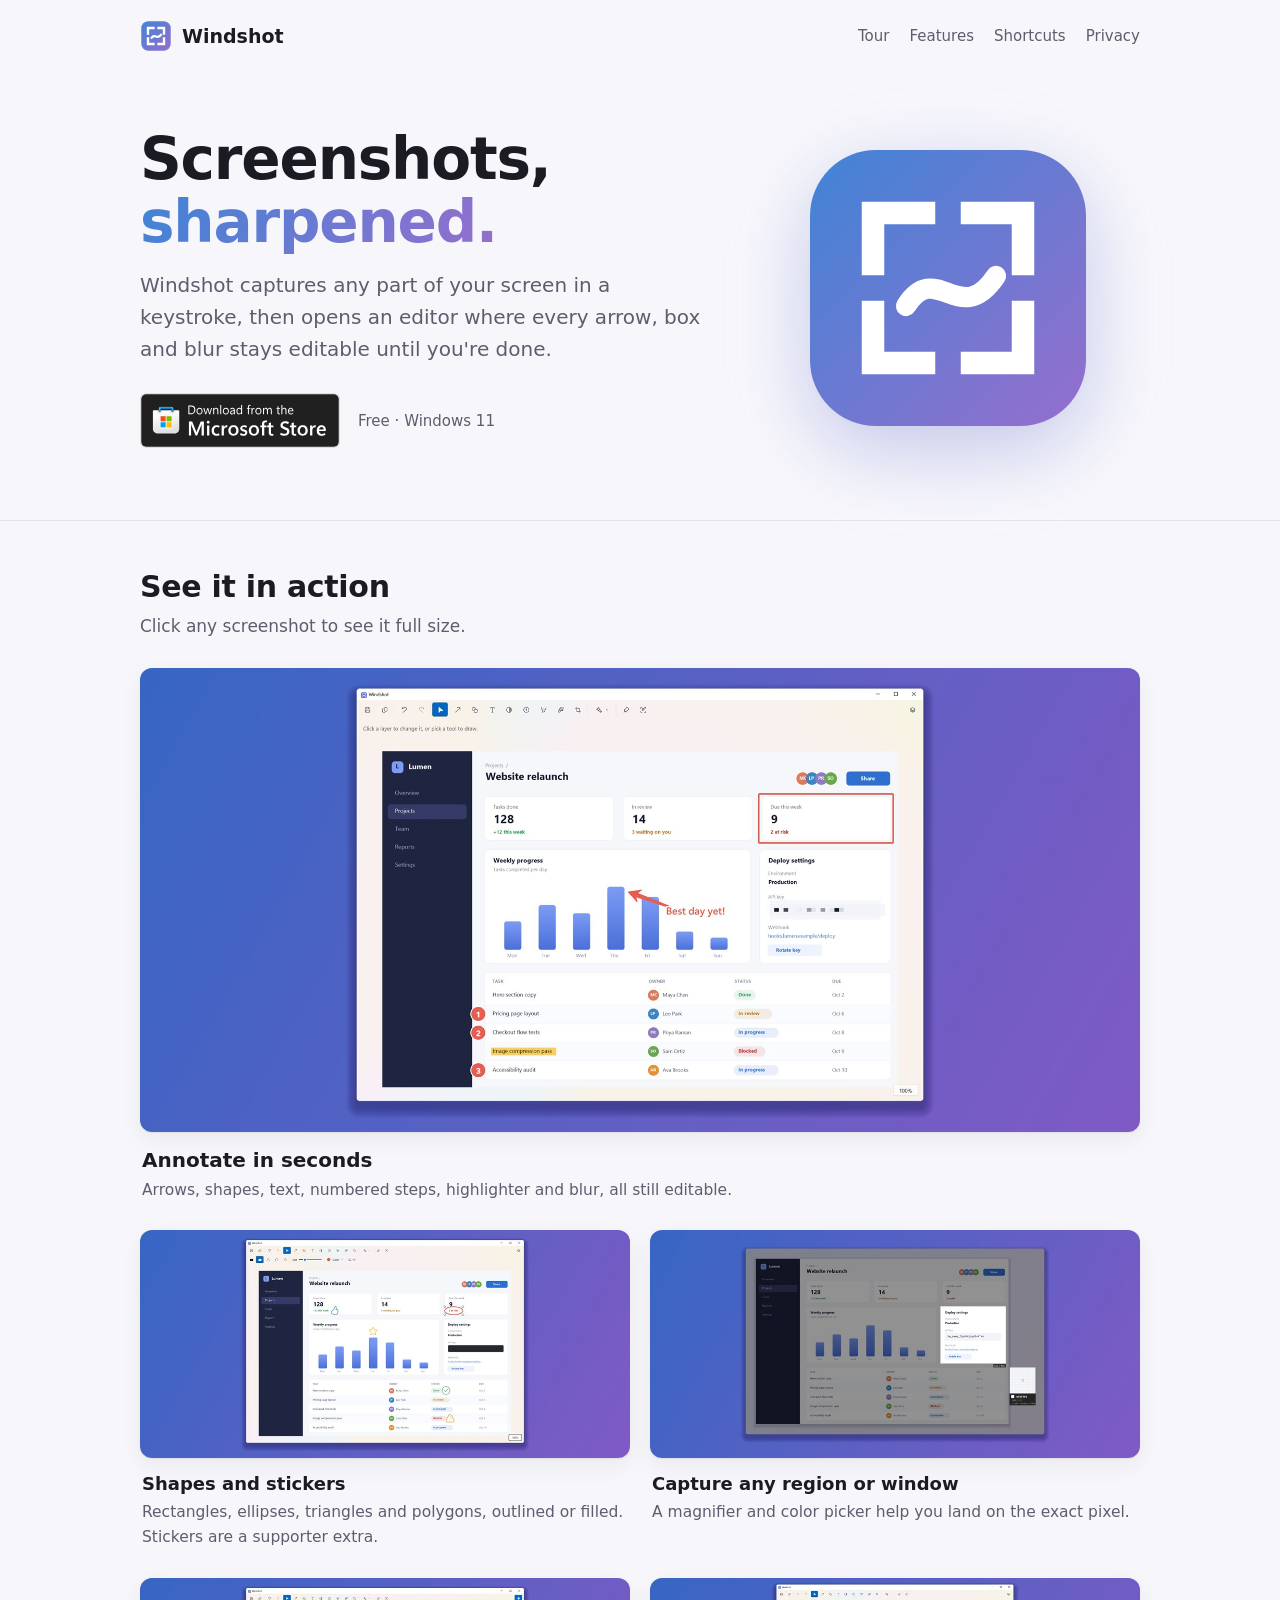
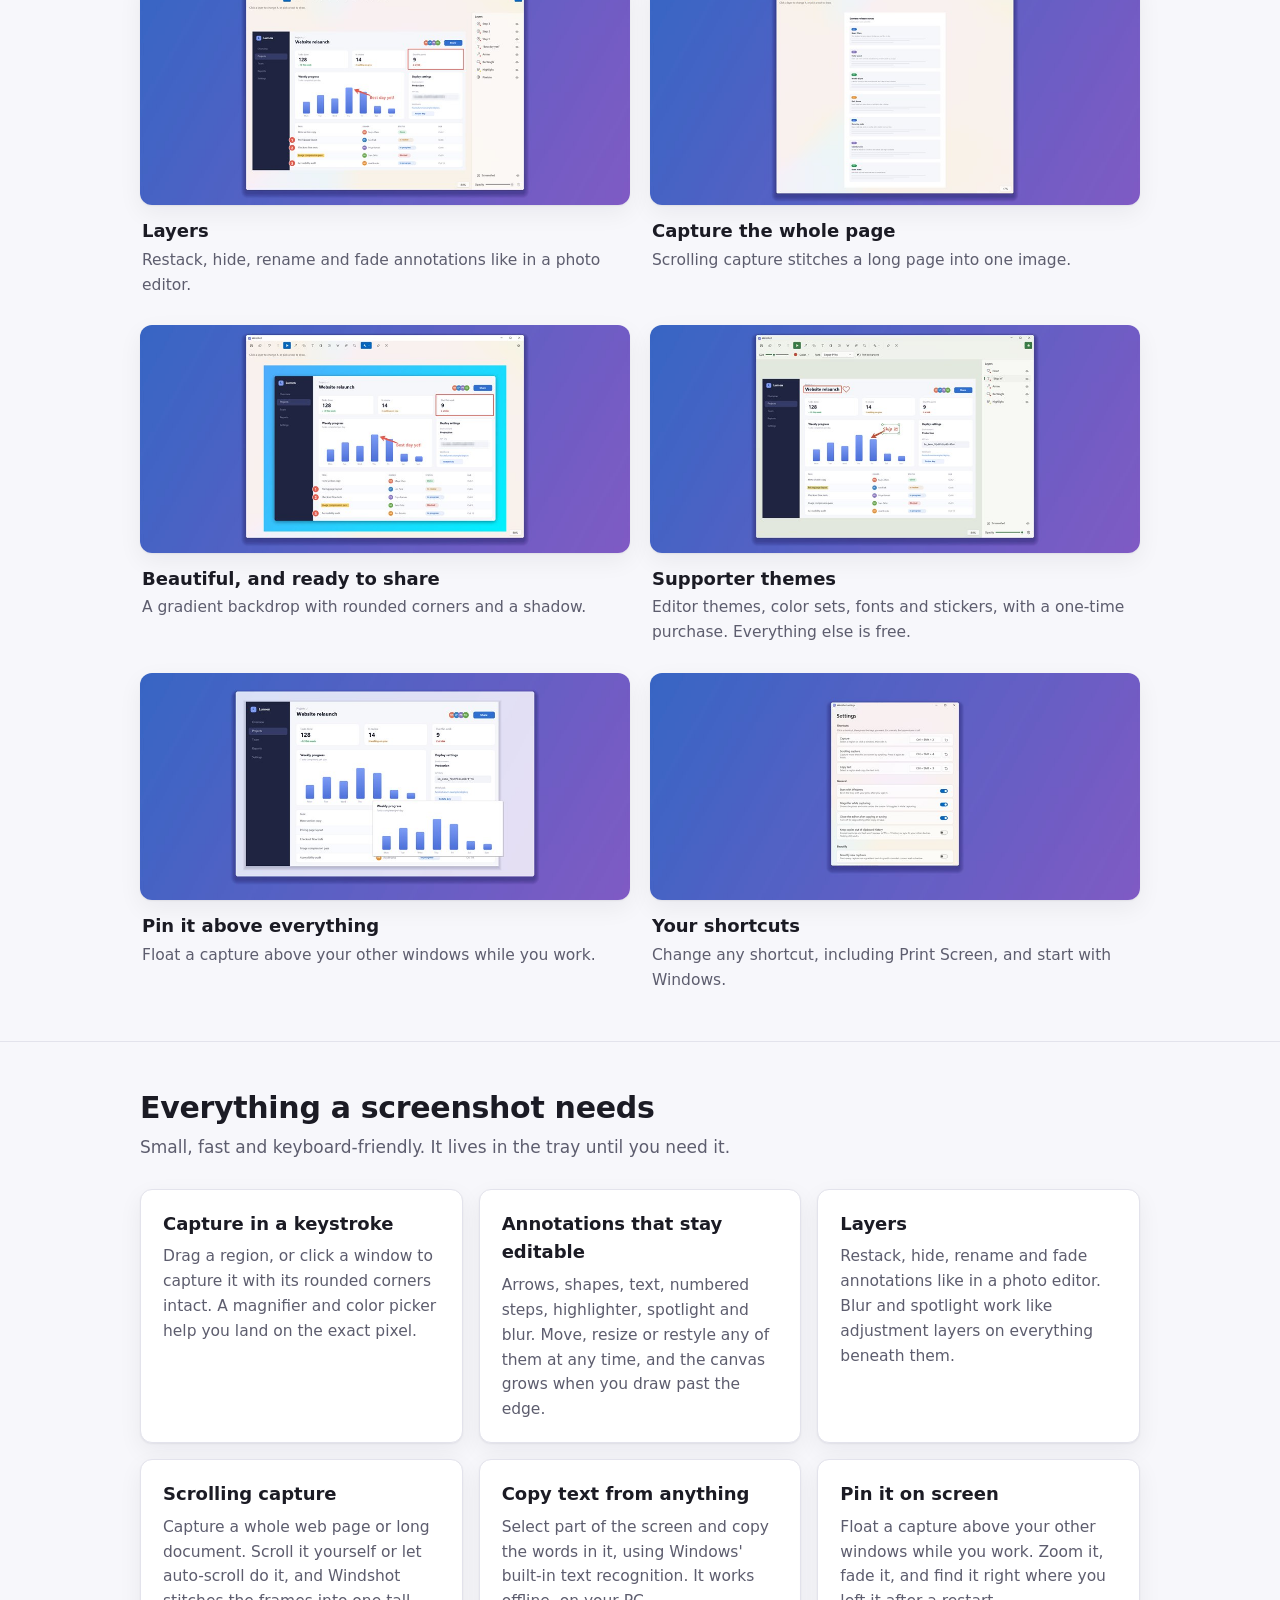
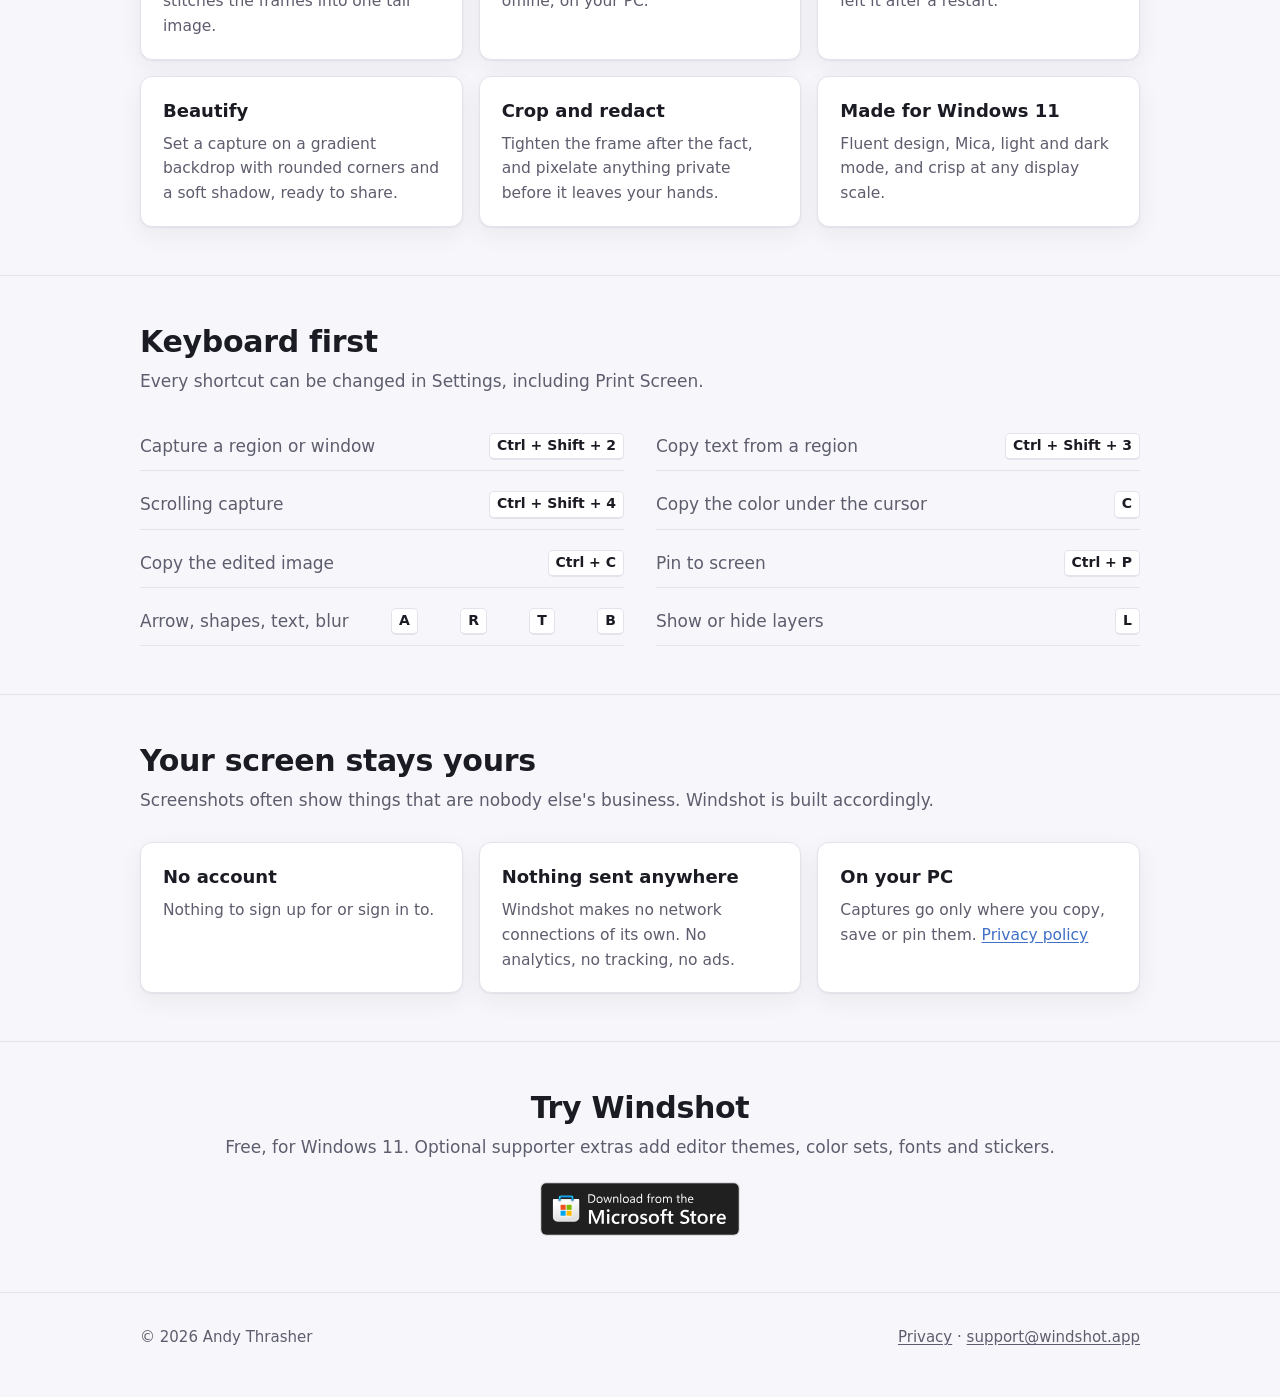
==== site/index.html @ 74869a0c "Site: 1.1 screenshots, shapes and supporter extras" ====
<!doctype html>
<html lang="en">
<head>
  <meta charset="utf-8">
  <meta name="viewport" content="width=device-width, initial-scale=1">
  <title>Windshot: screenshots for Windows 11</title>
  <meta name="description" content="A fast screenshot tool for Windows 11 with an editor where annotations stay editable, layers, scrolling capture, text copying and pins. No account, nothing leaves your PC.">
  <link rel="icon" href="icon.svg" type="image/svg+xml">
  <link rel="stylesheet" href="style.css">
  <meta property="og:title" content="Windshot">
  <meta property="og:description" content="Screenshots for Windows 11, with an editor where annotations stay editable.">
  <meta property="og:image" content="https://windshot.app/shots/01-annotate-1920.jpg">
  <meta property="og:url" content="https://windshot.app/">
  <meta name="twitter:card" content="summary_large_image">
</head>
<body>
  <header class="site wrap">
    <a class="brand" href="./"><img src="icon.svg" alt="">Windshot</a>
    <nav>
      <a href="#tour">Tour</a>
      <a href="#features">Features</a>
      <a href="#shortcuts">Shortcuts</a>
      <a href="privacy/">Privacy</a>
    </nav>
  </header>

  <main>
    <div class="wrap hero">
      <div>
        <h1>Screenshots, <span>sharpened.</span></h1>
        <p class="lead">Windshot captures any part of your screen in a keystroke, then opens an editor where every arrow, box and blur stays editable until you're done.</p>
        <div class="cta">
          <a class="store-badge" href="https://apps.microsoft.com/detail/9NCQZXMX5S7M?cid=DevShareMCLPCS&amp;mode=direct"><picture><source srcset="badges/store-light.svg" media="(prefers-color-scheme: dark)"><img src="badges/store-dark.svg" width="200" height="55" alt="Get it from Microsoft"></picture></a>
          <span class="note">Free · Windows 11</span>
        </div>
      </div>
      <div class="art"><img src="icon.svg" width="300" height="300" alt="The Windshot icon: capture brackets around a gust of wind"></div>
    </div>

    <section id="tour">
      <div class="wrap">
        <h2>See it in action</h2>
        <p class="sub">Click any screenshot to see it full size.</p>
        <div class="shots">
          <figure class="wide">
            <a href="shots/01-annotate-1920.jpg"><img src="shots/01-annotate-1920.jpg" srcset="shots/01-annotate-960.jpg 960w, shots/01-annotate-1920.jpg 1920w" sizes="(max-width: 1040px) 100vw, 1000px" width="1920" height="890" alt="The Windshot editor with a box, an arrow to a callout, numbered steps, a highlight and a pixelated API key on a project dashboard"></a>
            <figcaption><h3>Annotate in seconds</h3><p>Arrows, shapes, text, numbered steps, highlighter and blur, all still editable.</p></figcaption>
          </figure>
          <figure>
            <a href="shots/02-shapes-1920.jpg"><img src="shots/02-shapes-960.jpg" srcset="shots/02-shapes-960.jpg 960w, shots/02-shapes-1920.jpg 1920w" sizes="(max-width: 820px) 100vw, 500px" width="960" height="445" loading="lazy" alt="An ellipse around a number, a filled bar covering an API key, and checkmark, warning, star and thumbs-up stickers on a dashboard"></a>
            <figcaption><h3>Shapes and stickers</h3><p>Rectangles, ellipses, triangles and polygons, outlined or filled. Stickers are a supporter extra.</p></figcaption>
          </figure>
          <figure>
            <a href="shots/03-capture-1920.jpg"><img src="shots/03-capture-960.jpg" srcset="shots/03-capture-960.jpg 960w, shots/03-capture-1920.jpg 1920w" sizes="(max-width: 820px) 100vw, 500px" width="960" height="445" loading="lazy" alt="Selecting a region of the screen, with its size shown and a magnifier with the color under the cursor"></a>
            <figcaption><h3>Capture any region or window</h3><p>A magnifier and color picker help you land on the exact pixel.</p></figcaption>
          </figure>
          <figure>
            <a href="shots/04-layers-1920.jpg"><img src="shots/04-layers-960.jpg" srcset="shots/04-layers-960.jpg 960w, shots/04-layers-1920.jpg 1920w" sizes="(max-width: 820px) 100vw, 500px" width="960" height="445" loading="lazy" alt="The editor with the layers panel open, listing each annotation"></a>
            <figcaption><h3>Layers</h3><p>Restack, hide, rename and fade annotations like in a photo editor.</p></figcaption>
          </figure>
          <figure>
            <a href="shots/05-scrolling-1920.jpg"><img src="shots/05-scrolling-960.jpg" srcset="shots/05-scrolling-960.jpg 960w, shots/05-scrolling-1920.jpg 1920w" sizes="(max-width: 820px) 100vw, 500px" width="960" height="445" loading="lazy" alt="A long page of release notes captured as one tall image"></a>
            <figcaption><h3>Capture the whole page</h3><p>Scrolling capture stitches a long page into one image.</p></figcaption>
          </figure>
          <figure>
            <a href="shots/06-beautify-1920.jpg"><img src="shots/06-beautify-960.jpg" srcset="shots/06-beautify-960.jpg 960w, shots/06-beautify-1920.jpg 1920w" sizes="(max-width: 820px) 100vw, 500px" width="960" height="445" loading="lazy" alt="An annotated capture set on a gradient backdrop with rounded corners and a shadow"></a>
            <figcaption><h3>Beautiful, and ready to share</h3><p>A gradient backdrop with rounded corners and a shadow.</p></figcaption>
          </figure>
          <figure>
            <a href="shots/07-themes-1920.jpg"><img src="shots/07-themes-960.jpg" srcset="shots/07-themes-960.jpg 960w, shots/07-themes-1920.jpg 1920w" sizes="(max-width: 820px) 100vw, 500px" width="960" height="445" loading="lazy" alt="The editor in the green Moss theme, with handwritten-style text, a heart sticker and the layers panel open"></a>
            <figcaption><h3>Supporter themes</h3><p>Editor themes, color sets, fonts and stickers, with a one-time purchase. Everything else is free.</p></figcaption>
          </figure>
          <figure>
            <a href="shots/08-pin-1920.jpg"><img src="shots/08-pin-960.jpg" srcset="shots/08-pin-960.jpg 960w, shots/08-pin-1920.jpg 1920w" sizes="(max-width: 820px) 100vw, 500px" width="960" height="445" loading="lazy" alt="A captured chart pinned on screen, floating above the app it came from"></a>
            <figcaption><h3>Pin it above everything</h3><p>Float a capture above your other windows while you work.</p></figcaption>
          </figure>
          <figure>
            <a href="shots/09-settings-1920.jpg"><img src="shots/09-settings-960.jpg" srcset="shots/09-settings-960.jpg 960w, shots/09-settings-1920.jpg 1920w" sizes="(max-width: 820px) 100vw, 500px" width="960" height="445" loading="lazy" alt="The Windshot settings window with shortcut, capture and startup options"></a>
            <figcaption><h3>Your shortcuts</h3><p>Change any shortcut, including Print Screen, and start with Windows.</p></figcaption>
          </figure>
        </div>
      </div>
    </section>

    <section id="features">
      <div class="wrap">
        <h2>Everything a screenshot needs</h2>
        <p class="sub">Small, fast and keyboard-friendly. It lives in the tray until you need it.</p>
        <div class="features">
          <div class="card">
            <h3>Capture in a keystroke</h3>
            <p>Drag a region, or click a window to capture it with its rounded corners intact. A magnifier and color picker help you land on the exact pixel.</p>
          </div>
          <div class="card">
            <h3>Annotations that stay editable</h3>
            <p>Arrows, shapes, text, numbered steps, highlighter, spotlight and blur. Move, resize or restyle any of them at any time, and the canvas grows when you draw past the edge.</p>
          </div>
          <div class="card">
            <h3>Layers</h3>
            <p>Restack, hide, rename and fade annotations like in a photo editor. Blur and spotlight work like adjustment layers on everything beneath them.</p>
          </div>
          <div class="card">
            <h3>Scrolling capture</h3>
            <p>Capture a whole web page or long document. Scroll it yourself or let auto-scroll do it, and Windshot stitches the frames into one tall image.</p>
          </div>
          <div class="card">
            <h3>Copy text from anything</h3>
            <p>Select part of the screen and copy the words in it, using Windows' built-in text recognition. It works offline, on your PC.</p>
          </div>
          <div class="card">
            <h3>Pin it on screen</h3>
            <p>Float a capture above your other windows while you work. Zoom it, fade it, and find it right where you left it after a restart.</p>
          </div>
          <div class="card">
            <h3>Beautify</h3>
            <p>Set a capture on a gradient backdrop with rounded corners and a soft shadow, ready to share.</p>
          </div>
          <div class="card">
            <h3>Crop and redact</h3>
            <p>Tighten the frame after the fact, and pixelate anything private before it leaves your hands.</p>
          </div>
          <div class="card">
            <h3>Made for Windows 11</h3>
            <p>Fluent design, Mica, light and dark mode, and crisp at any display scale.</p>
          </div>
        </div>
      </div>
    </section>

    <section id="shortcuts">
      <div class="wrap">
        <h2>Keyboard first</h2>
        <p class="sub">Every shortcut can be changed in Settings, including Print Screen.</p>
        <ul class="keys">
          <li><span>Capture a region or window</span> <kbd>Ctrl + Shift + 2</kbd></li>
          <li><span>Copy text from a region</span> <kbd>Ctrl + Shift + 3</kbd></li>
          <li><span>Scrolling capture</span> <kbd>Ctrl + Shift + 4</kbd></li>
          <li><span>Copy the color under the cursor</span> <kbd>C</kbd></li>
          <li><span>Copy the edited image</span> <kbd>Ctrl + C</kbd></li>
          <li><span>Pin to screen</span> <kbd>Ctrl + P</kbd></li>
          <li><span>Arrow, shapes, text, blur</span> <kbd>A</kbd> <kbd>R</kbd> <kbd>T</kbd> <kbd>B</kbd></li>
          <li><span>Show or hide layers</span> <kbd>L</kbd></li>
        </ul>
      </div>
    </section>

    <section id="privacy">
      <div class="wrap">
        <h2>Your screen stays yours</h2>
        <p class="sub">Screenshots often show things that are nobody else's business. Windshot is built accordingly.</p>
        <div class="promise">
          <div class="card"><h3>No account</h3><p>Nothing to sign up for or sign in to.</p></div>
          <div class="card"><h3>Nothing sent anywhere</h3><p>Windshot makes no network connections of its own. No analytics, no tracking, no ads.</p></div>
          <div class="card"><h3>On your PC</h3><p>Captures go only where you copy, save or pin them. <a href="privacy/">Privacy policy</a></p></div>
        </div>
      </div>
    </section>

    <section id="get">
      <div class="wrap closing">
        <h2>Try Windshot</h2>
        <p class="sub">Free, for Windows 11. Optional supporter extras add editor themes, color sets, fonts and stickers.</p>
        <a class="store-badge" href="https://apps.microsoft.com/detail/9NCQZXMX5S7M?cid=DevShareMCLPCS&amp;mode=direct"><picture><source srcset="badges/store-light.svg" media="(prefers-color-scheme: dark)"><img src="badges/store-dark.svg" width="200" height="55" alt="Get it from Microsoft"></picture></a>
      </div>
    </section>
  </main>

  <footer class="site">
    <div class="wrap">
      <span>© 2026 Andy Thrasher</span>
      <span><a href="privacy/">Privacy</a> · <a href="mailto:support@windshot.app">support@windshot.app</a></span>
    </div>
  </footer>
</body>
</html>
---- site/style.css ----
:root {
  --bg: #f7f7fb;
  --surface: #ffffff;
  --text: #1b1b24;
  --muted: #5d5d6e;
  --line: #e3e3ec;
  --ocean: #4084d6;
  --lavender: #966ecd;
  --accent: #3f6fc6;
  --shadow: 0 1px 2px rgb(20 20 40 / 6%), 0 8px 24px rgb(20 20 40 / 6%);
  color-scheme: light;
}

@media (prefers-color-scheme: dark) {
  :root {
    --bg: #15151c;
    --surface: #1e1e27;
    --text: #ececf3;
    --muted: #a3a3b5;
    --line: #2e2e3a;
    --accent: #8ab4f0;
    --shadow: 0 1px 2px rgb(0 0 0 / 30%), 0 8px 24px rgb(0 0 0 / 25%);
    color-scheme: dark;
  }
}

* { box-sizing: border-box; }

html { -webkit-text-size-adjust: 100%; }

body {
  margin: 0;
  background: var(--bg);
  color: var(--text);
  font: 17px/1.6 "Segoe UI Variable Text", "Segoe UI", system-ui, -apple-system, sans-serif;
}

a { color: var(--accent); text-underline-offset: 2px; }

.wrap { max-width: 1040px; margin: 0 auto; padding: 0 20px; }

header.site {
  display: flex;
  align-items: center;
  justify-content: space-between;
  gap: 16px;
  padding-block: 20px;
}

.brand {
  display: flex;
  align-items: center;
  gap: 10px;
  color: inherit;
  text-decoration: none;
  font-weight: 650;
  font-size: 19px;
}

.brand img { width: 32px; height: 32px; }

header.site nav { display: flex; gap: 20px; font-size: 15px; }
header.site nav a { color: var(--muted); text-decoration: none; }
header.site nav a:hover { color: var(--text); }

.hero {
  display: grid;
  grid-template-columns: 1.2fr 0.8fr;
  align-items: center;
  gap: 40px;
  padding-block: 56px 72px;
}

.hero h1 {
  margin: 0 0 16px;
  font: 700 clamp(36px, 6vw, 58px)/1.08 "Segoe UI Variable Display", "Segoe UI", system-ui, sans-serif;
  letter-spacing: -0.02em;
}

.hero h1 span {
  background: linear-gradient(120deg, var(--ocean), var(--lavender));
  -webkit-background-clip: text;
  background-clip: text;
  color: transparent;
}

.hero p.lead { margin: 0 0 28px; font-size: 20px; color: var(--muted); max-width: 34em; }

.hero .art { display: flex; justify-content: center; }

.hero .art img {
  width: min(300px, 70vw);
  height: auto;
  filter: drop-shadow(0 24px 40px rgb(80 90 200 / 30%));
}

.cta { display: flex; flex-wrap: wrap; align-items: center; gap: 12px 18px; }

/* Microsoft's official Store badge, unaltered. */
.store-badge { display: inline-block; border-radius: 6px; line-height: 0; }
.store-badge img { width: 200px; height: auto; }
.store-badge:hover img { filter: brightness(1.15); }
.store-badge:focus-visible { outline: 2px solid var(--accent); outline-offset: 3px; }

.note { color: var(--muted); font-size: 15px; }

section { padding: 48px 0; border-top: 1px solid var(--line); }

section h2 {
  margin: 0 0 8px;
  font: 650 30px/1.2 "Segoe UI Variable Display", "Segoe UI", system-ui, sans-serif;
  letter-spacing: -0.01em;
}

section > .wrap > p.sub { margin: 0 0 28px; color: var(--muted); }

.features {
  display: grid;
  grid-template-columns: repeat(3, 1fr);
  gap: 16px;
}

.card {
  background: var(--surface);
  border: 1px solid var(--line);
  border-radius: 12px;
  padding: 20px 22px;
  box-shadow: var(--shadow);
}

.card h3 { margin: 0 0 6px; font-size: 18px; }
.card p { margin: 0; color: var(--muted); font-size: 15.5px; }

.shots { display: grid; grid-template-columns: repeat(2, 1fr); gap: 28px 20px; }
.shots figure { margin: 0; }
.shots .wide { grid-column: 1 / -1; }
.shots a { display: block; border-radius: 12px; overflow: hidden; box-shadow: var(--shadow); }
.shots img { display: block; width: 100%; height: auto; transition: transform 0.2s ease; }
.shots a:hover img { transform: scale(1.015); }
.shots figcaption { padding: 12px 2px 0; }
.shots figcaption h3 { margin: 0 0 2px; font-size: 18px; }
.shots figcaption p { margin: 0; color: var(--muted); font-size: 15.5px; }
.shots .wide figcaption h3 { font-size: 20px; }

.closing { text-align: center; }
section > .closing > p.sub { margin-bottom: 20px; }

@media (prefers-reduced-motion: reduce) { .shots img { transition: none; } }

.keys { display: grid; grid-template-columns: repeat(2, 1fr); gap: 10px 32px; margin: 0; padding: 0; list-style: none; }
.keys li { display: flex; justify-content: space-between; gap: 16px; padding: 10px 0; border-bottom: 1px solid var(--line); }
.keys li span { color: var(--muted); }

kbd {
  display: inline-block;
  padding: 1px 7px;
  border: 1px solid var(--line);
  border-bottom-width: 2px;
  border-radius: 5px;
  background: var(--surface);
  font: 600 14px/1.5 "Segoe UI", system-ui, sans-serif;
  white-space: nowrap;
}

.promise { display: grid; grid-template-columns: repeat(3, 1fr); gap: 16px; }

footer.site {
  padding-block: 32px 48px;
  border-top: 1px solid var(--line);
  color: var(--muted);
  font-size: 15px;
}

footer.site .wrap { display: flex; flex-wrap: wrap; justify-content: space-between; gap: 12px; }
footer.site a { color: var(--muted); }

/* Long-form pages (privacy, support). */
.doc { max-width: 720px; padding: 32px 0 64px; }
.doc h1 { font: 700 40px/1.15 "Segoe UI Variable Display", "Segoe UI", system-ui, sans-serif; margin: 0 0 6px; letter-spacing: -0.015em; }
.doc .updated { color: var(--muted); margin: 0 0 32px; }
.doc h2 { font-size: 22px; margin: 36px 0 8px; }
.doc .summary { background: var(--surface); border: 1px solid var(--line); border-radius: 12px; padding: 18px 22px; box-shadow: var(--shadow); }
.doc .summary p { margin: 0; }
.doc ul { padding-left: 22px; }
.doc li { margin: 6px 0; }
.doc code { font: 15px Consolas, "Cascadia Mono", monospace; background: var(--surface); border: 1px solid var(--line); border-radius: 4px; padding: 1px 5px; word-break: break-all; }

@media (max-width: 820px) {
  .hero { grid-template-columns: 1fr; padding-block: 32px 48px; gap: 24px; }
  .hero .art { order: -1; justify-content: flex-start; }
  .hero .art img { width: 120px; }
  .features, .promise, .shots { grid-template-columns: 1fr; }
  .keys { grid-template-columns: 1fr; }
}

@media (max-width: 480px) {
  body { font-size: 16px; }
  header.site nav { gap: 14px; }
  .hero p.lead { font-size: 18px; }
}
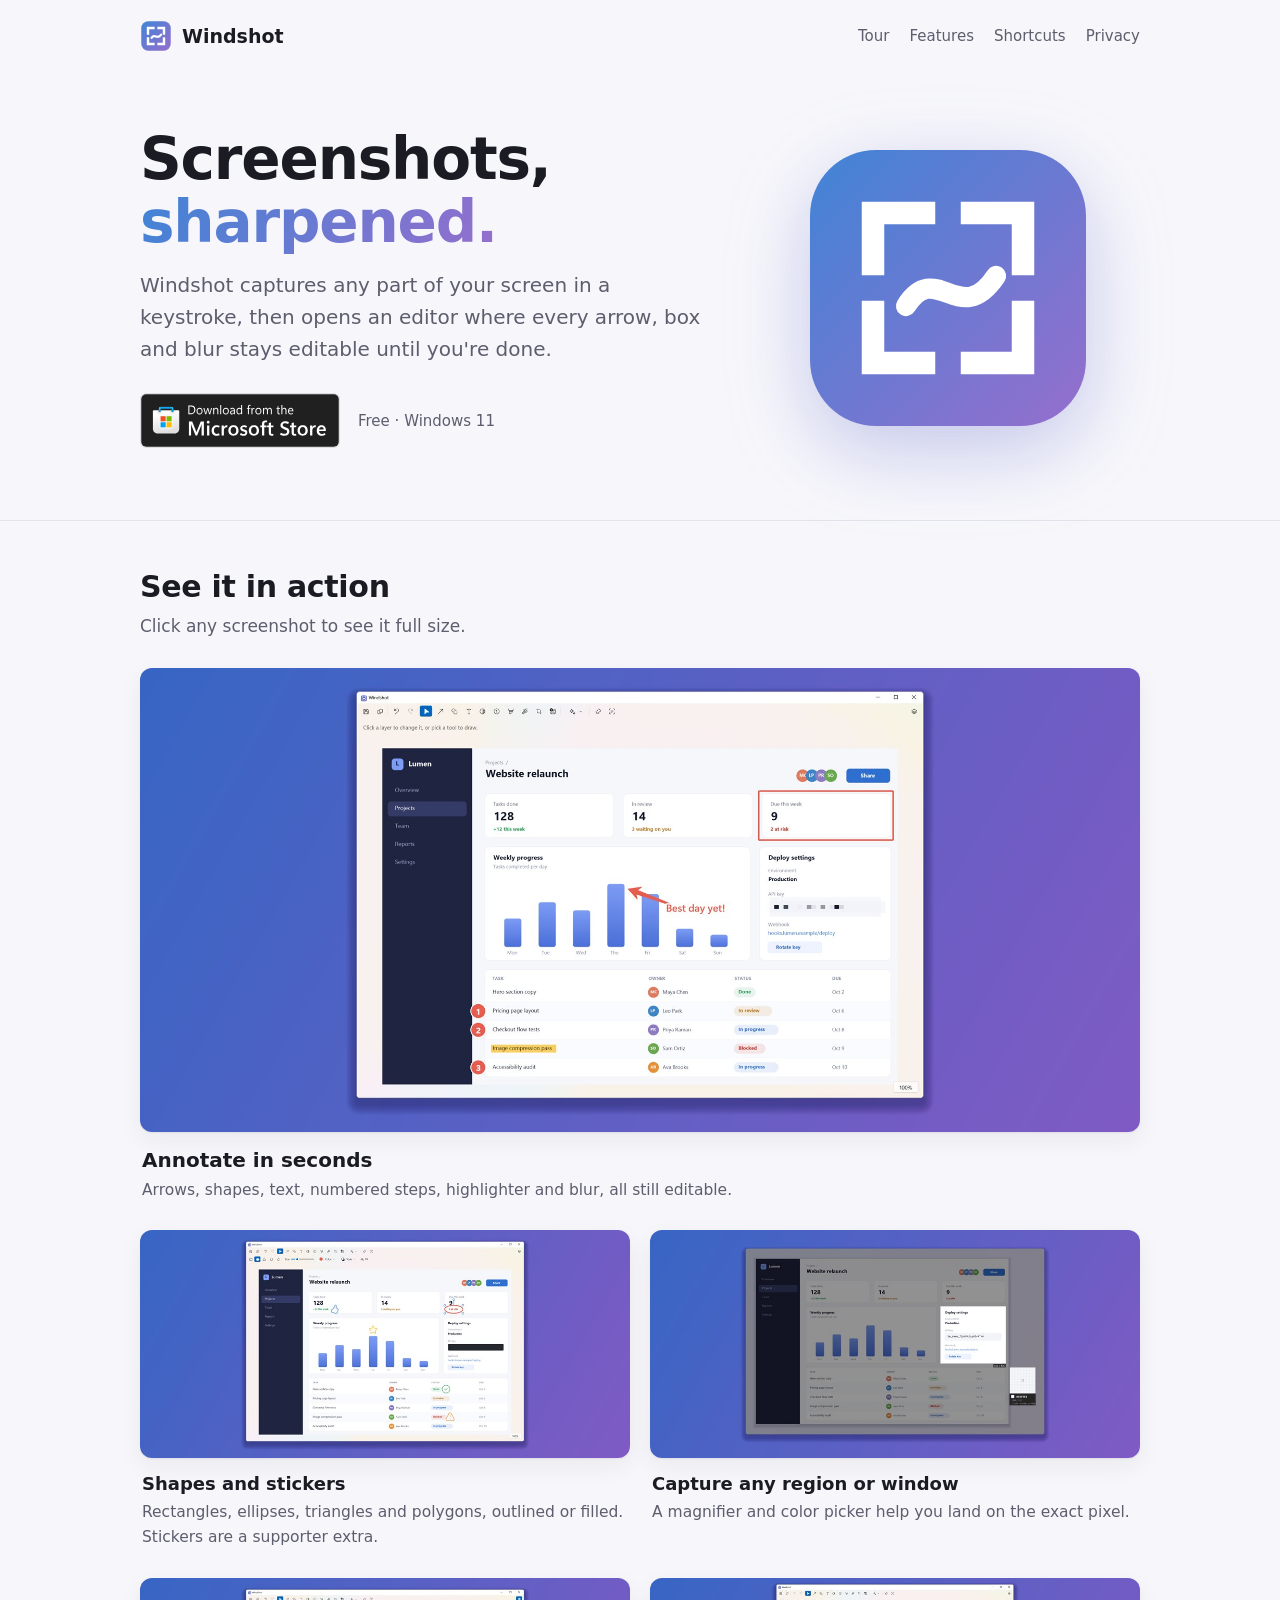
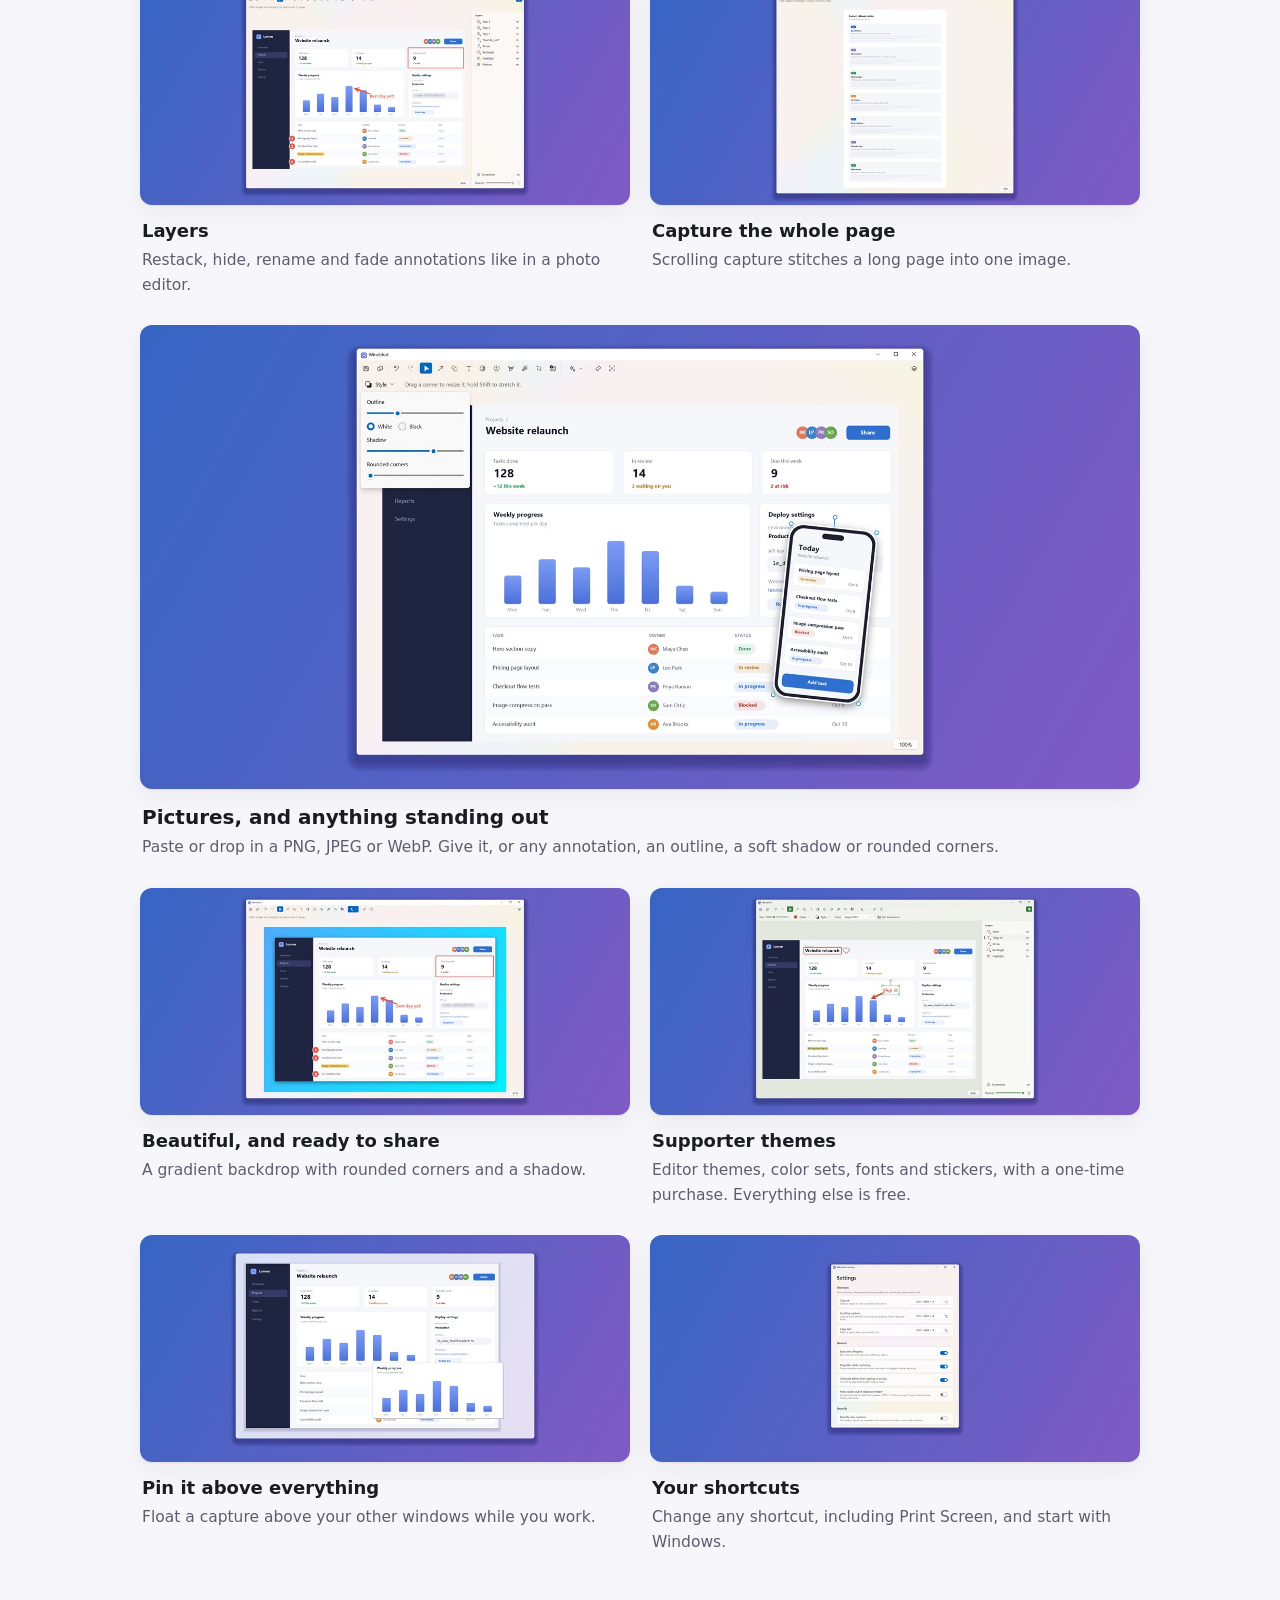
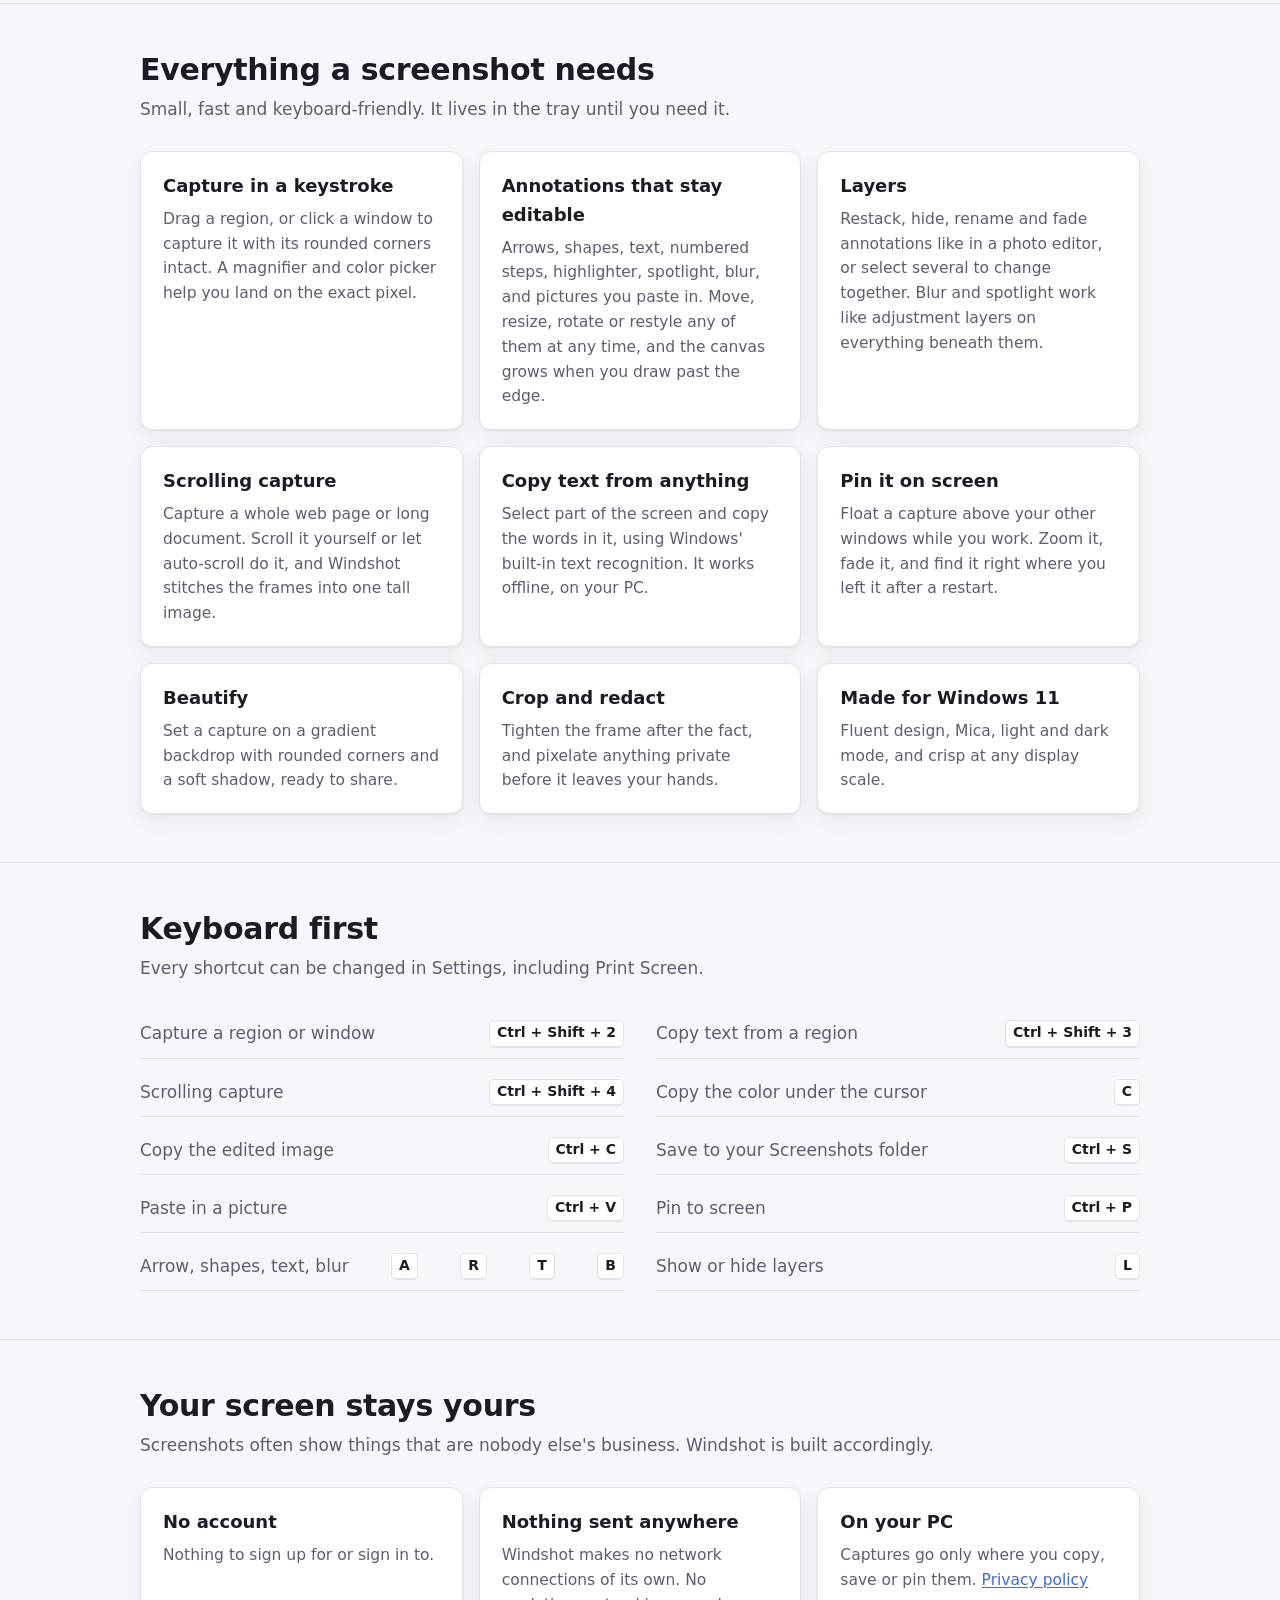
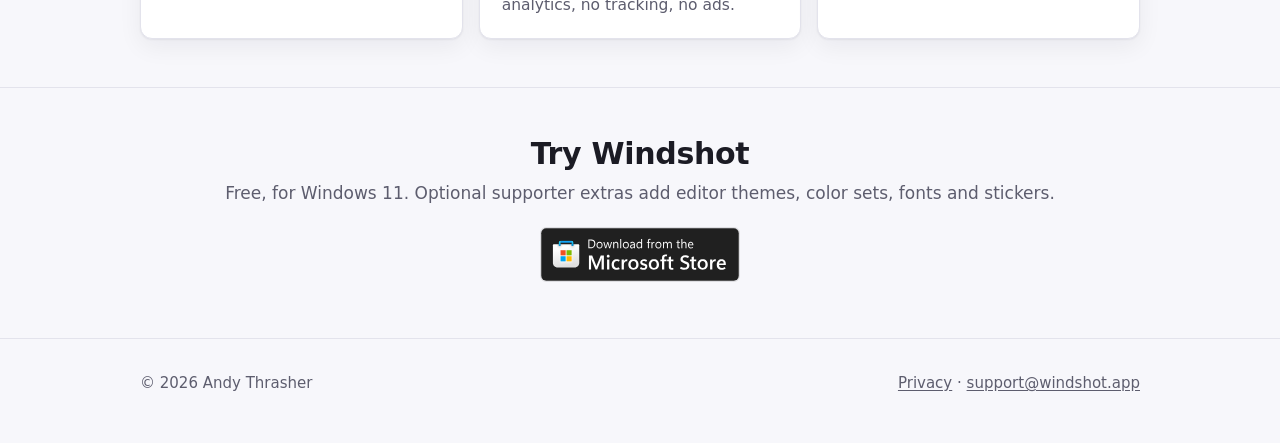
==== commit 78e46f13: "Site: 1.2 screenshots, with pictures and style The tour gets the regenerated shots and a second wide" ====
--- a/site/index.html
+++ b/site/index.html
@@ -62,6 +62,10 @@
             <a href="shots/05-scrolling-1920.jpg"><img src="shots/05-scrolling-960.jpg" srcset="shots/05-scrolling-960.jpg 960w, shots/05-scrolling-1920.jpg 1920w" sizes="(max-width: 820px) 100vw, 500px" width="960" height="445" loading="lazy" alt="A long page of release notes captured as one tall image"></a>
             <figcaption><h3>Capture the whole page</h3><p>Scrolling capture stitches a long page into one image.</p></figcaption>
           </figure>
+          <figure class="wide">
+            <a href="shots/10-pictures-1920.jpg"><img src="shots/10-pictures-1920.jpg" srcset="shots/10-pictures-960.jpg 960w, shots/10-pictures-1920.jpg 1920w" sizes="(max-width: 1040px) 100vw, 1000px" width="1920" height="890" loading="lazy" alt="A phone picture pasted onto a dashboard capture, tilted, with a white outline and a soft shadow, and the Style menu open"></a>
+            <figcaption><h3>Pictures, and anything standing out</h3><p>Paste or drop in a PNG, JPEG or WebP. Give it, or any annotation, an outline, a soft shadow or rounded corners.</p></figcaption>
+          </figure>
           <figure>
             <a href="shots/06-beautify-1920.jpg"><img src="shots/06-beautify-960.jpg" srcset="shots/06-beautify-960.jpg 960w, shots/06-beautify-1920.jpg 1920w" sizes="(max-width: 820px) 100vw, 500px" width="960" height="445" loading="lazy" alt="An annotated capture set on a gradient backdrop with rounded corners and a shadow"></a>
             <figcaption><h3>Beautiful, and ready to share</h3><p>A gradient backdrop with rounded corners and a shadow.</p></figcaption>
@@ -93,11 +97,11 @@
           </div>
           <div class="card">
             <h3>Annotations that stay editable</h3>
-            <p>Arrows, shapes, text, numbered steps, highlighter, spotlight and blur. Move, resize or restyle any of them at any time, and the canvas grows when you draw past the edge.</p>
+            <p>Arrows, shapes, text, numbered steps, highlighter, spotlight, blur, and pictures you paste in. Move, resize, rotate or restyle any of them at any time, and the canvas grows when you draw past the edge.</p>
           </div>
           <div class="card">
             <h3>Layers</h3>
-            <p>Restack, hide, rename and fade annotations like in a photo editor. Blur and spotlight work like adjustment layers on everything beneath them.</p>
+            <p>Restack, hide, rename and fade annotations like in a photo editor, or select several to change together. Blur and spotlight work like adjustment layers on everything beneath them.</p>
           </div>
           <div class="card">
             <h3>Scrolling capture</h3>
@@ -137,6 +141,8 @@
           <li><span>Scrolling capture</span> <kbd>Ctrl + Shift + 4</kbd></li>
           <li><span>Copy the color under the cursor</span> <kbd>C</kbd></li>
           <li><span>Copy the edited image</span> <kbd>Ctrl + C</kbd></li>
+          <li><span>Save to your Screenshots folder</span> <kbd>Ctrl + S</kbd></li>
+          <li><span>Paste in a picture</span> <kbd>Ctrl + V</kbd></li>
           <li><span>Pin to screen</span> <kbd>Ctrl + P</kbd></li>
           <li><span>Arrow, shapes, text, blur</span> <kbd>A</kbd> <kbd>R</kbd> <kbd>T</kbd> <kbd>B</kbd></li>
           <li><span>Show or hide layers</span> <kbd>L</kbd></li>
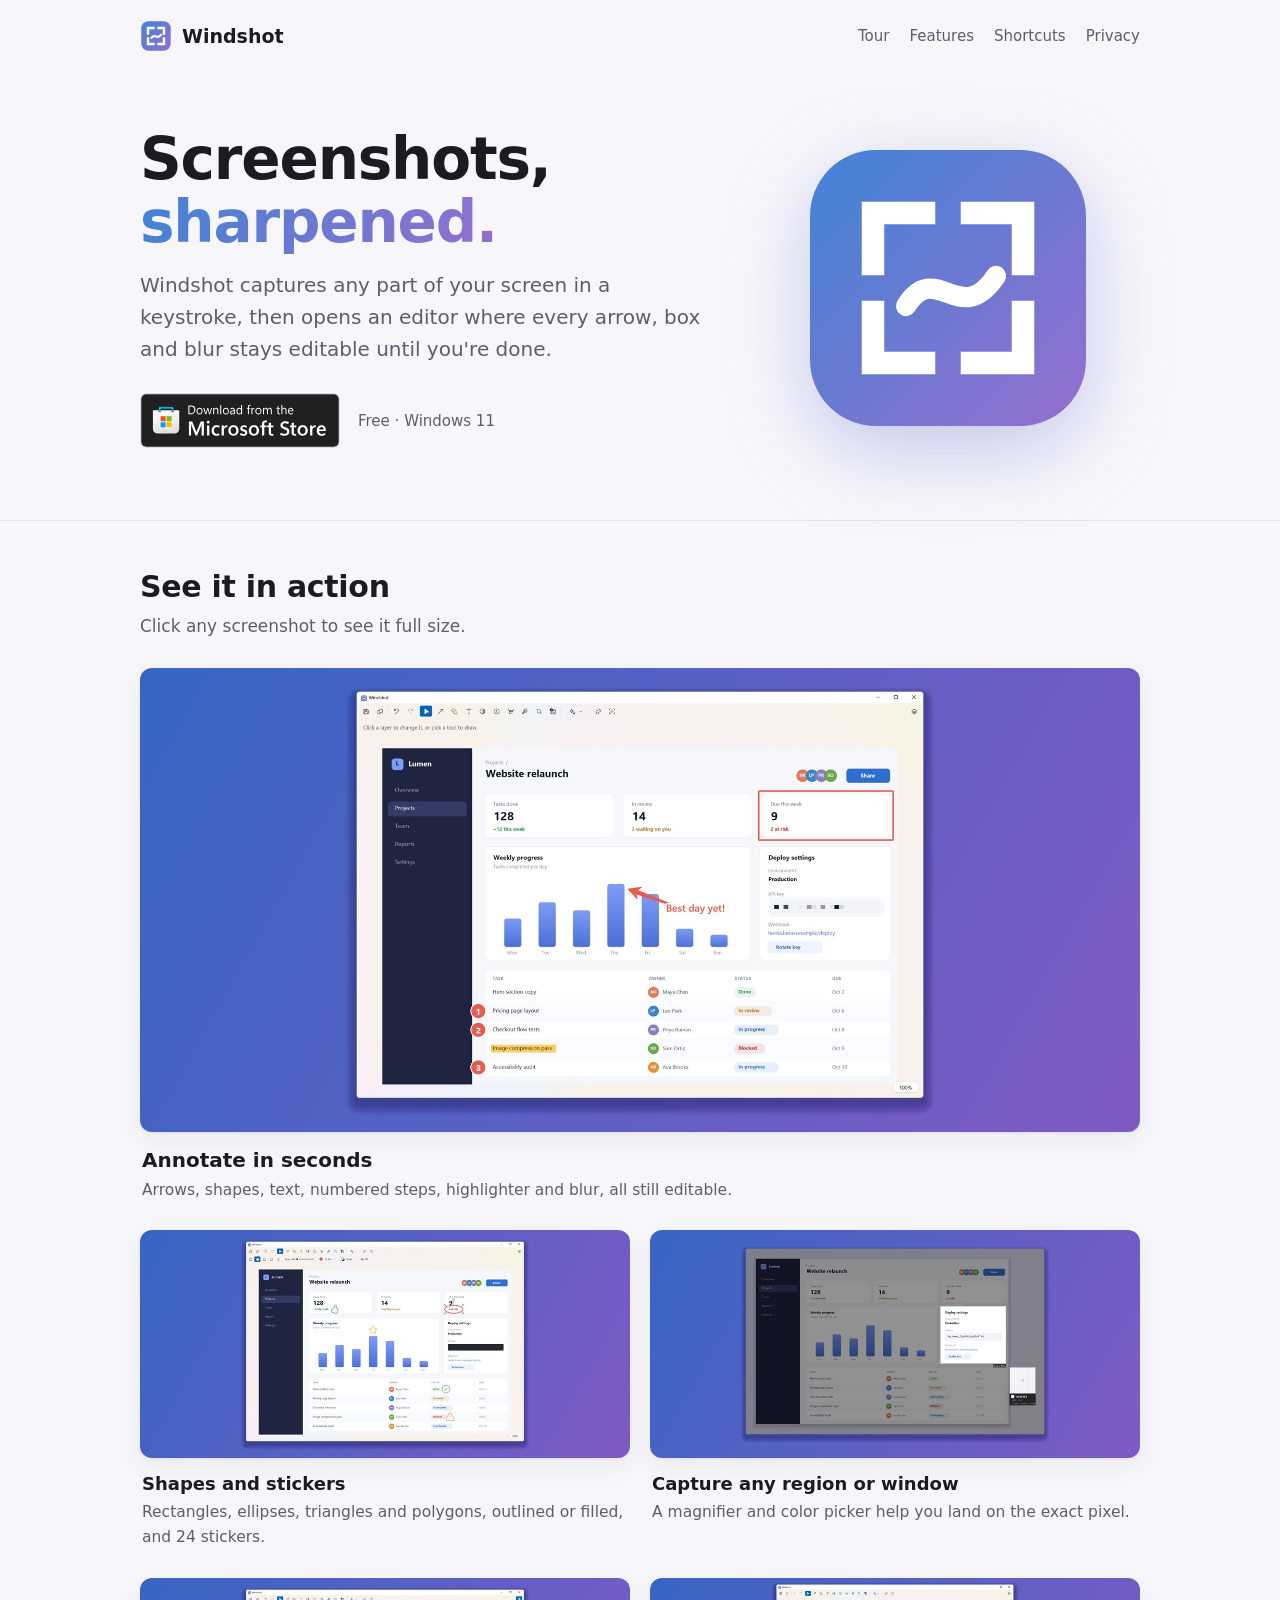
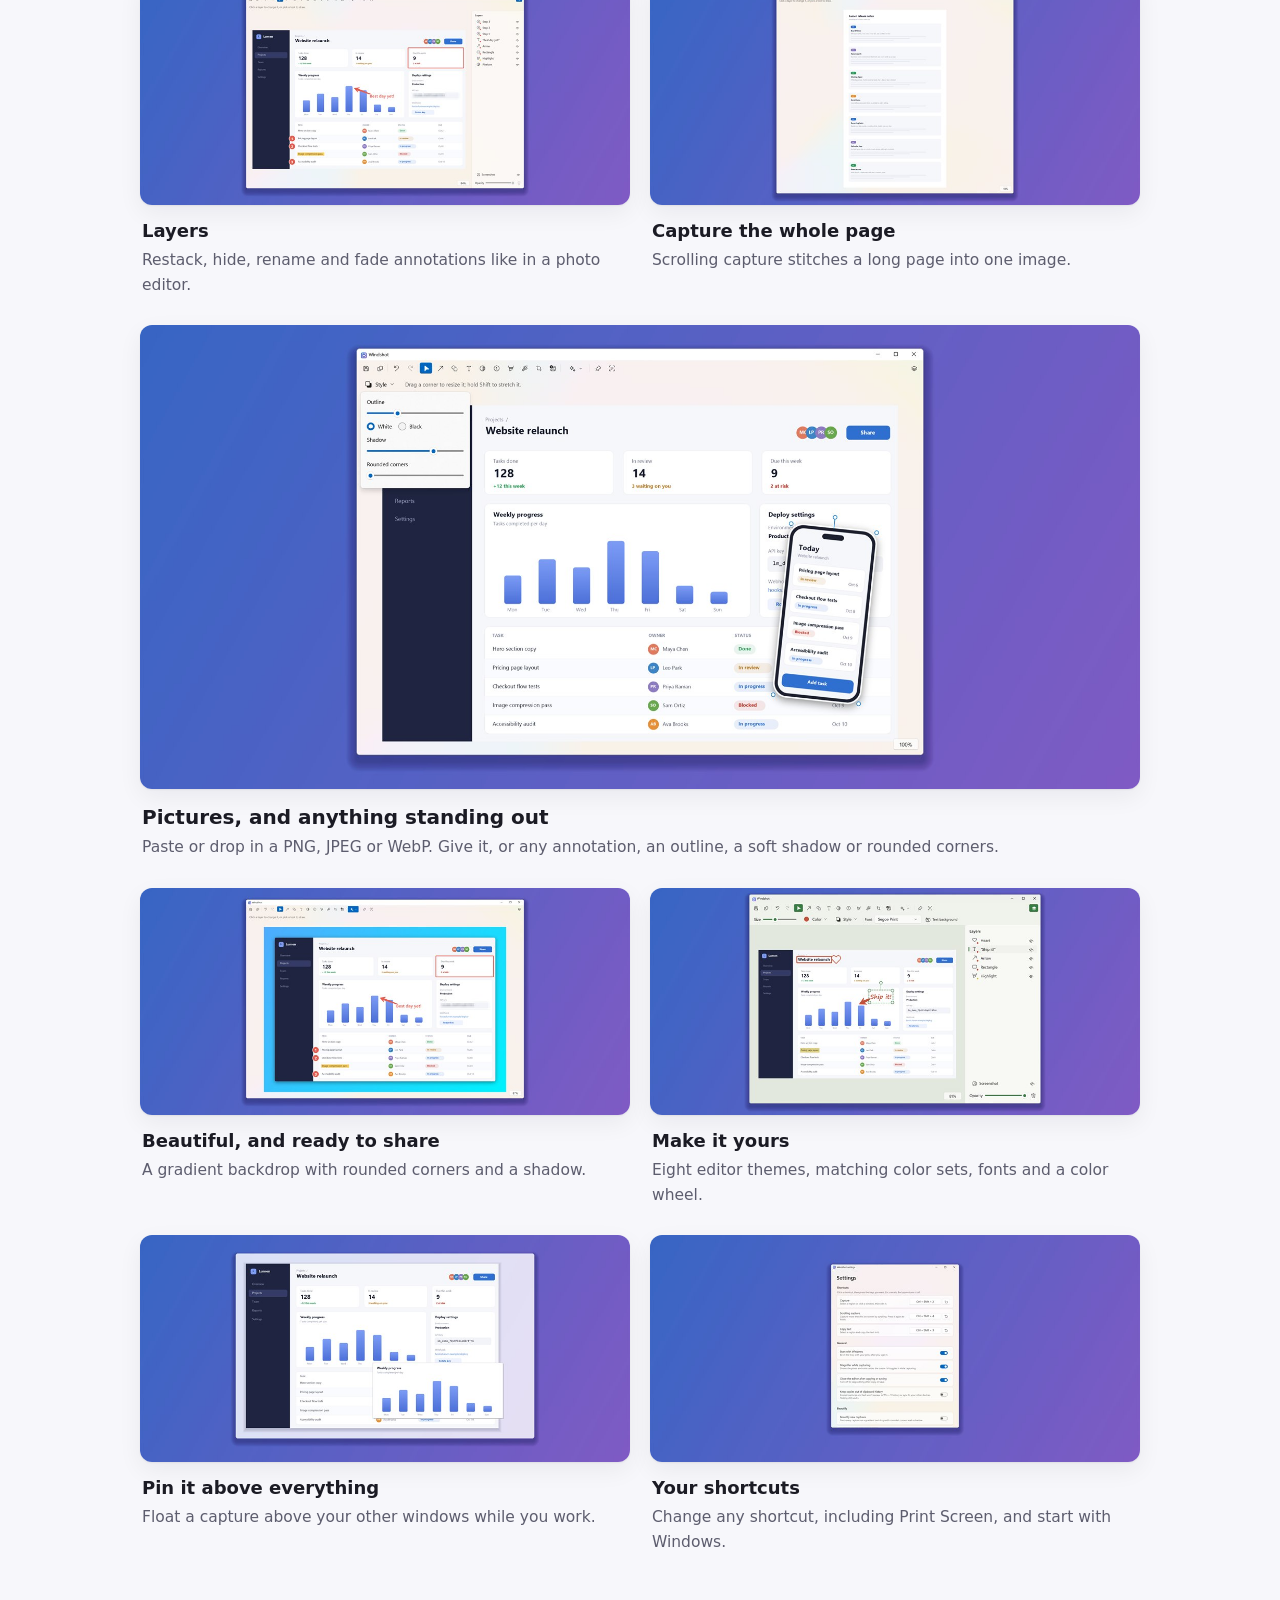
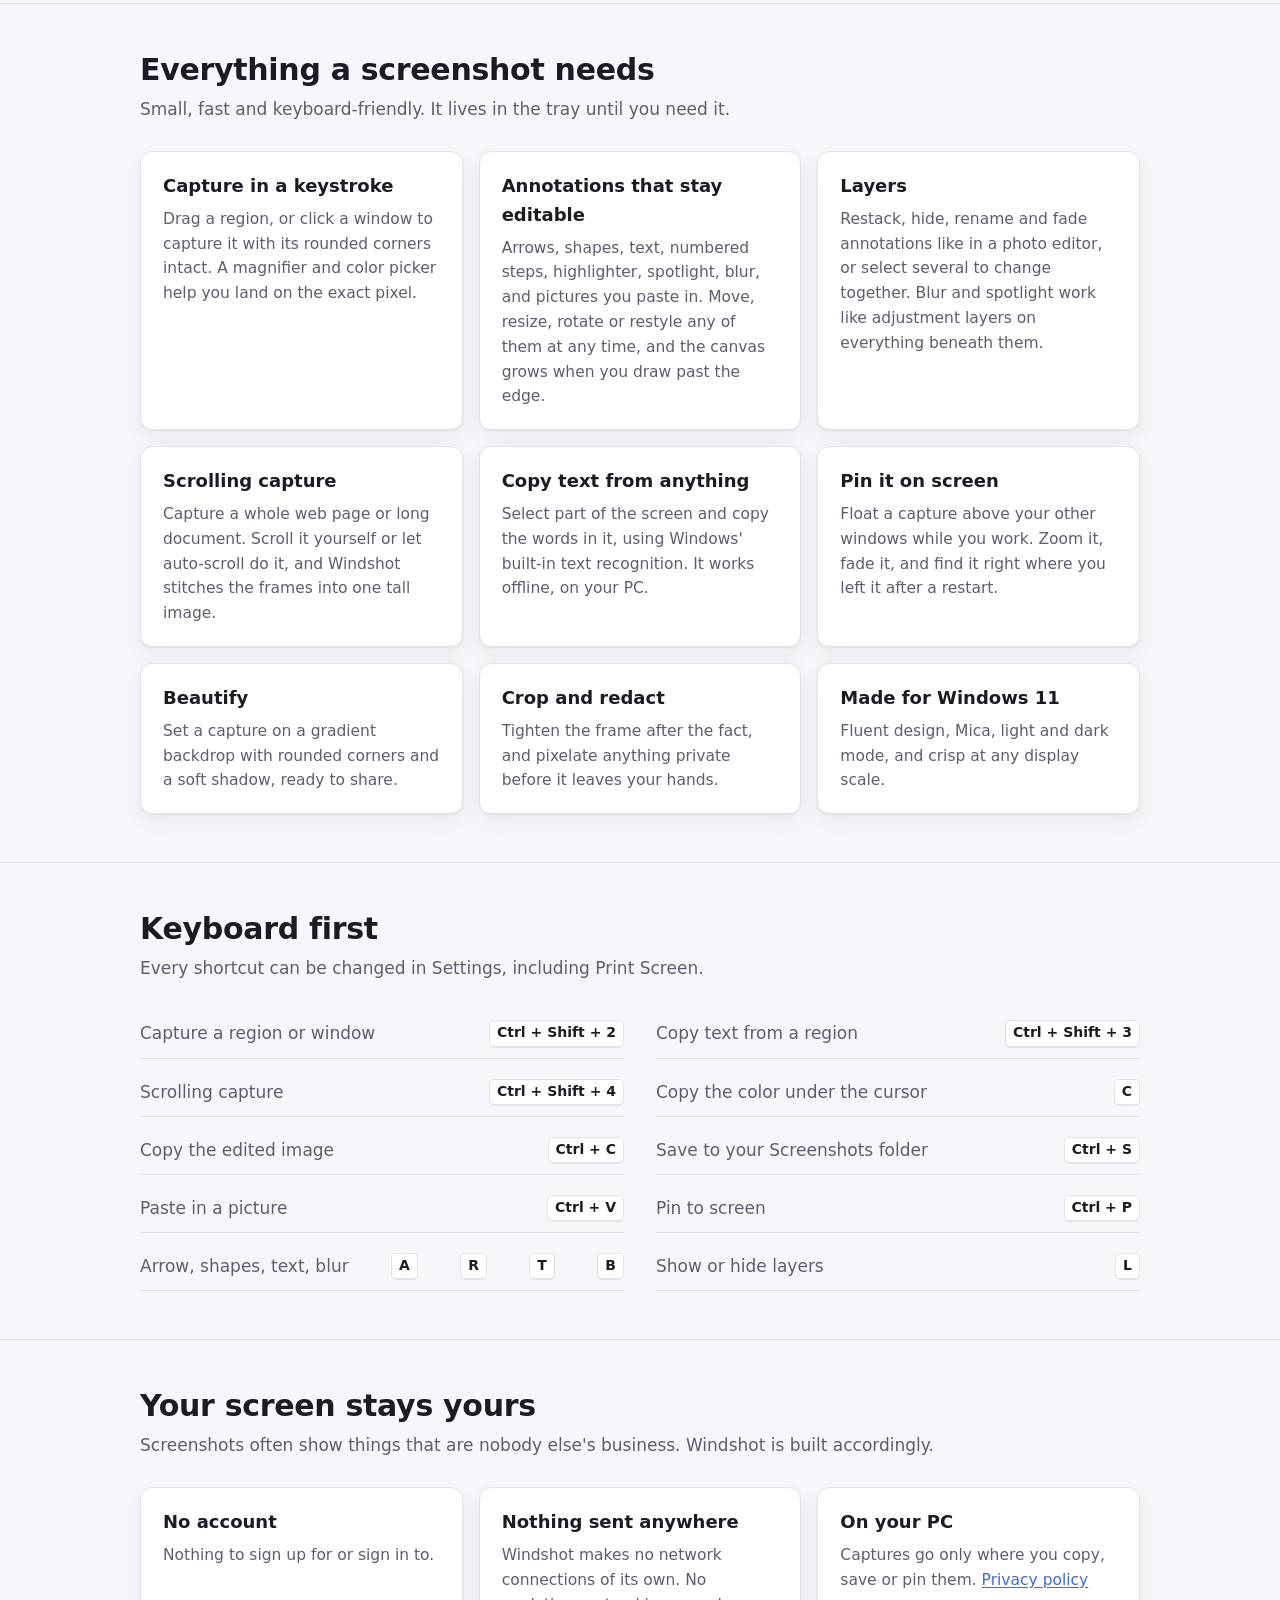
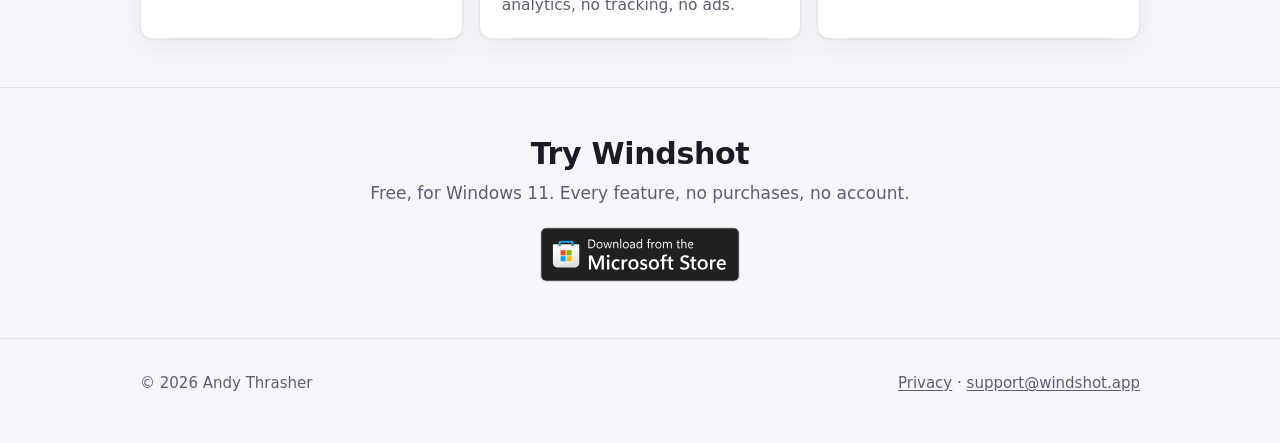
==== commit 161d6c77: "Everything free: remove the supporter add-on (1.2.1) Themes, color sets, the color wheel, fonts and " ====
--- a/site/index.html
+++ b/site/index.html
@@ -48,7 +48,7 @@
           </figure>
           <figure>
             <a href="shots/02-shapes-1920.jpg"><img src="shots/02-shapes-960.jpg" srcset="shots/02-shapes-960.jpg 960w, shots/02-shapes-1920.jpg 1920w" sizes="(max-width: 820px) 100vw, 500px" width="960" height="445" loading="lazy" alt="An ellipse around a number, a filled bar covering an API key, and checkmark, warning, star and thumbs-up stickers on a dashboard"></a>
-            <figcaption><h3>Shapes and stickers</h3><p>Rectangles, ellipses, triangles and polygons, outlined or filled. Stickers are a supporter extra.</p></figcaption>
+            <figcaption><h3>Shapes and stickers</h3><p>Rectangles, ellipses, triangles and polygons, outlined or filled, and 24 stickers.</p></figcaption>
           </figure>
           <figure>
             <a href="shots/03-capture-1920.jpg"><img src="shots/03-capture-960.jpg" srcset="shots/03-capture-960.jpg 960w, shots/03-capture-1920.jpg 1920w" sizes="(max-width: 820px) 100vw, 500px" width="960" height="445" loading="lazy" alt="Selecting a region of the screen, with its size shown and a magnifier with the color under the cursor"></a>
@@ -72,7 +72,7 @@
           </figure>
           <figure>
             <a href="shots/07-themes-1920.jpg"><img src="shots/07-themes-960.jpg" srcset="shots/07-themes-960.jpg 960w, shots/07-themes-1920.jpg 1920w" sizes="(max-width: 820px) 100vw, 500px" width="960" height="445" loading="lazy" alt="The editor in the green Moss theme, with handwritten-style text, a heart sticker and the layers panel open"></a>
-            <figcaption><h3>Supporter themes</h3><p>Editor themes, color sets, fonts and stickers, with a one-time purchase. Everything else is free.</p></figcaption>
+            <figcaption><h3>Make it yours</h3><p>Eight editor themes, matching color sets, fonts and a color wheel.</p></figcaption>
           </figure>
           <figure>
             <a href="shots/08-pin-1920.jpg"><img src="shots/08-pin-960.jpg" srcset="shots/08-pin-960.jpg 960w, shots/08-pin-1920.jpg 1920w" sizes="(max-width: 820px) 100vw, 500px" width="960" height="445" loading="lazy" alt="A captured chart pinned on screen, floating above the app it came from"></a>
@@ -165,7 +165,7 @@
     <section id="get">
       <div class="wrap closing">
         <h2>Try Windshot</h2>
-        <p class="sub">Free, for Windows 11. Optional supporter extras add editor themes, color sets, fonts and stickers.</p>
+        <p class="sub">Free, for Windows 11. Every feature, no purchases, no account.</p>
         <a class="store-badge" href="https://apps.microsoft.com/detail/9NCQZXMX5S7M?cid=DevShareMCLPCS&amp;mode=direct"><picture><source srcset="badges/store-light.svg" media="(prefers-color-scheme: dark)"><img src="badges/store-dark.svg" width="200" height="55" alt="Get it from Microsoft"></picture></a>
       </div>
     </section>
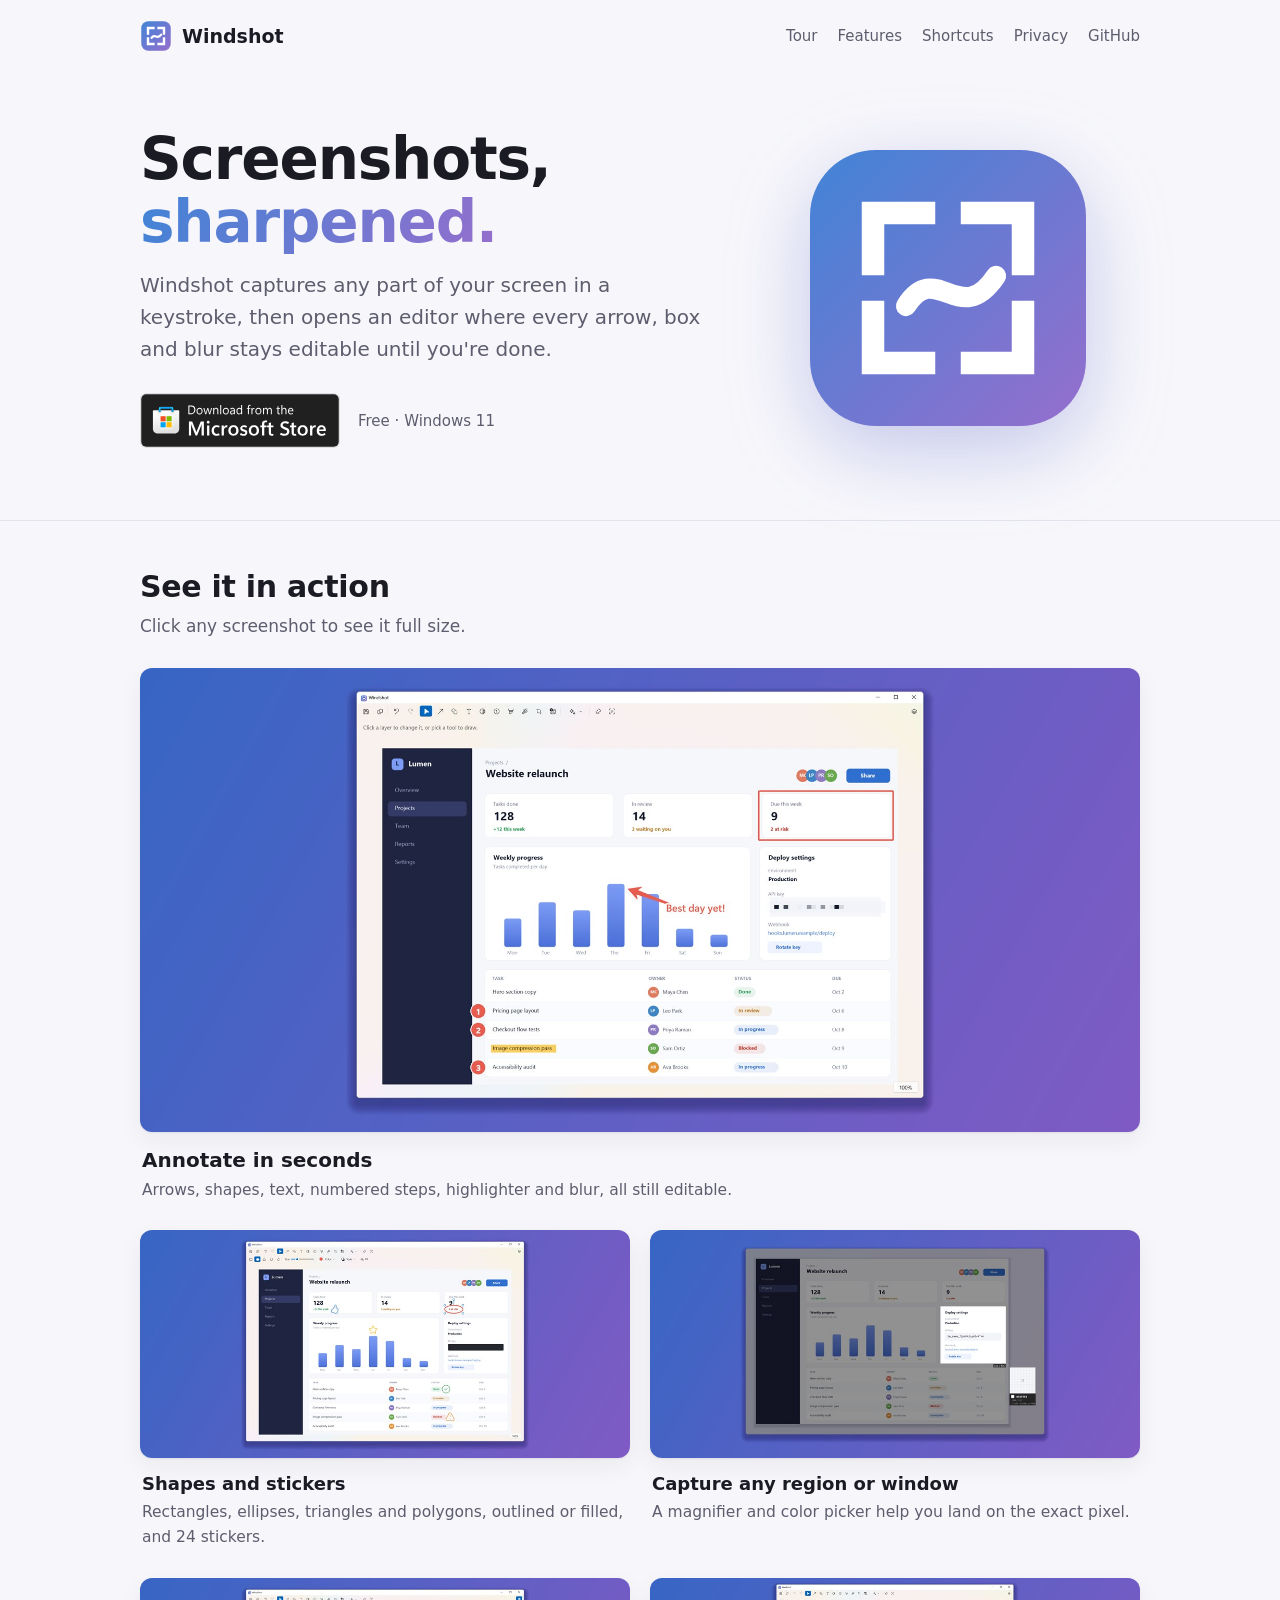
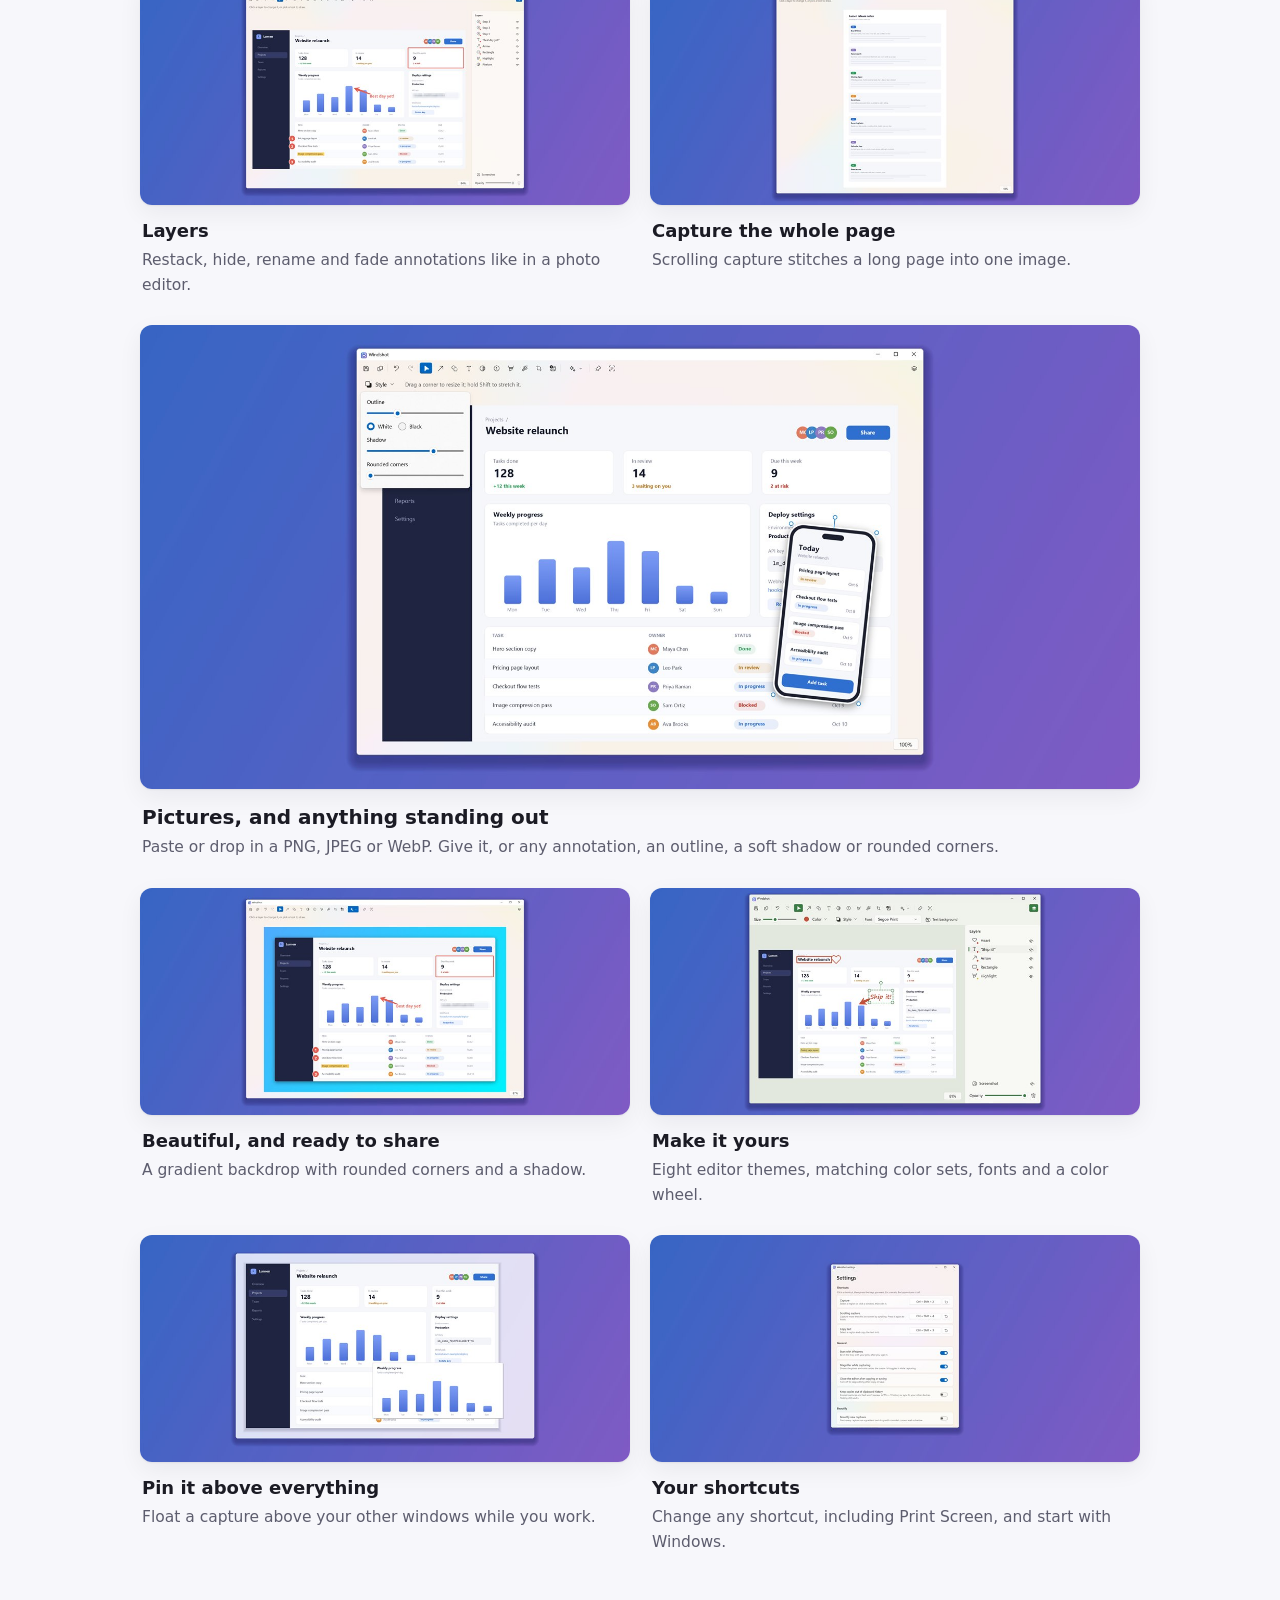
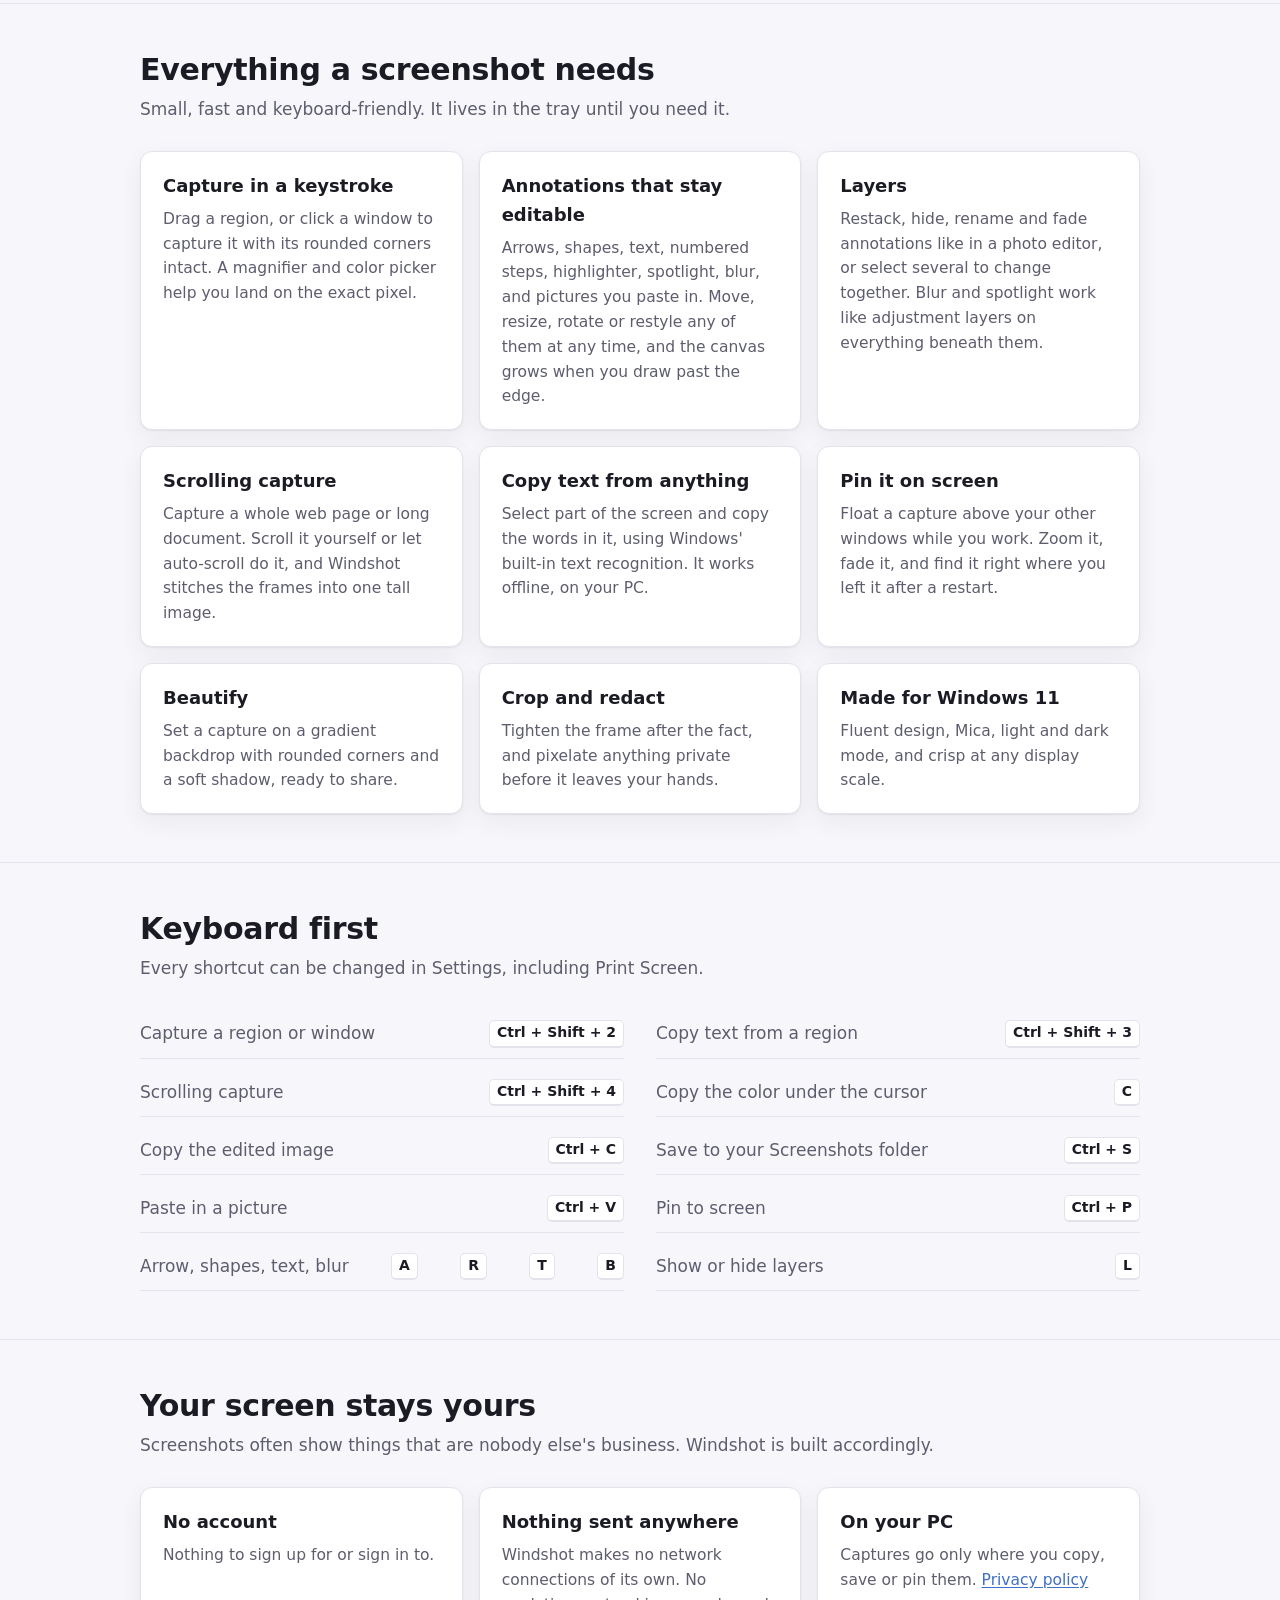
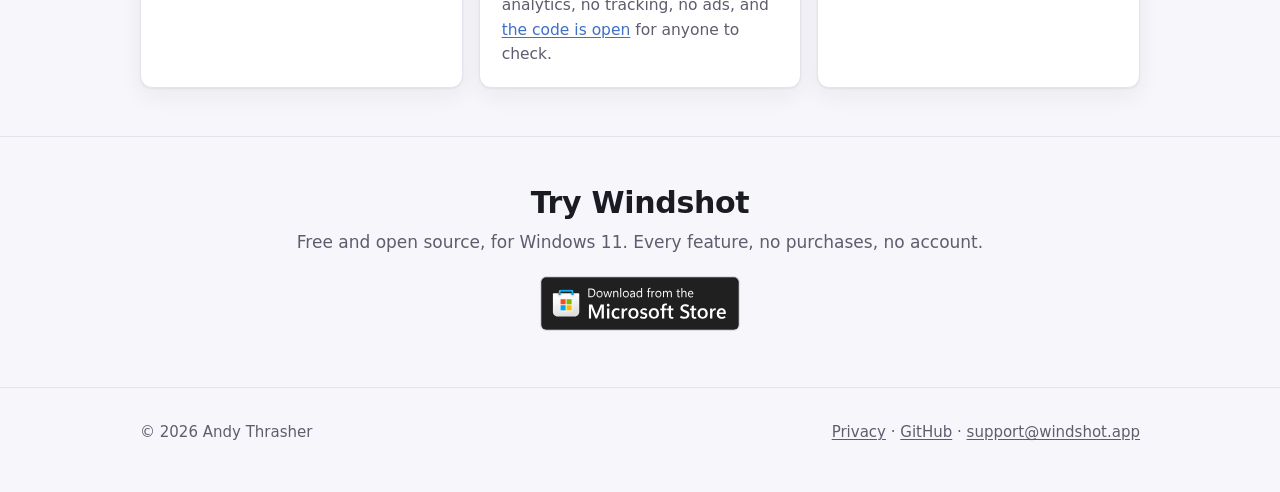
==== commit eada6227: "Site: link the GitHub repo, and wrap the header on phones The header's links ran off the right edge " ====
--- a/site/index.html
+++ b/site/index.html
@@ -21,6 +21,7 @@
       <a href="#features">Features</a>
       <a href="#shortcuts">Shortcuts</a>
       <a href="privacy/">Privacy</a>
+      <a href="https://github.com/andythrasher/windshot">GitHub</a>
     </nav>
   </header>
 
@@ -156,7 +157,7 @@
         <p class="sub">Screenshots often show things that are nobody else's business. Windshot is built accordingly.</p>
         <div class="promise">
           <div class="card"><h3>No account</h3><p>Nothing to sign up for or sign in to.</p></div>
-          <div class="card"><h3>Nothing sent anywhere</h3><p>Windshot makes no network connections of its own. No analytics, no tracking, no ads.</p></div>
+          <div class="card"><h3>Nothing sent anywhere</h3><p>Windshot makes no network connections of its own. No analytics, no tracking, no ads, and <a href="https://github.com/andythrasher/windshot">the code is open</a> for anyone to check.</p></div>
           <div class="card"><h3>On your PC</h3><p>Captures go only where you copy, save or pin them. <a href="privacy/">Privacy policy</a></p></div>
         </div>
       </div>
@@ -165,7 +166,7 @@
     <section id="get">
       <div class="wrap closing">
         <h2>Try Windshot</h2>
-        <p class="sub">Free, for Windows 11. Every feature, no purchases, no account.</p>
+        <p class="sub">Free and open source, for Windows 11. Every feature, no purchases, no account.</p>
         <a class="store-badge" href="https://apps.microsoft.com/detail/9NCQZXMX5S7M?cid=DevShareMCLPCS&amp;mode=direct"><picture><source srcset="badges/store-light.svg" media="(prefers-color-scheme: dark)"><img src="badges/store-dark.svg" width="200" height="55" alt="Get it from Microsoft"></picture></a>
       </div>
     </section>
@@ -174,7 +175,7 @@
   <footer class="site">
     <div class="wrap">
       <span>© 2026 Andy Thrasher</span>
-      <span><a href="privacy/">Privacy</a> · <a href="mailto:support@windshot.app">support@windshot.app</a></span>
+      <span><a href="privacy/">Privacy</a> · <a href="https://github.com/andythrasher/windshot">GitHub</a> · <a href="mailto:support@windshot.app">support@windshot.app</a></span>
     </div>
   </footer>
 </body>
--- a/site/style.css
+++ b/site/style.css
@@ -198,3 +198,9 @@
   header.site nav { gap: 14px; }
   .hero p.lead { font-size: 18px; }
 }
+
+/* Narrow screens: the links go on their own row under the name. */
+@media (max-width: 540px) {
+  header.site { flex-wrap: wrap; row-gap: 10px; }
+  header.site nav { flex-wrap: wrap; gap: 6px 16px; }
+}
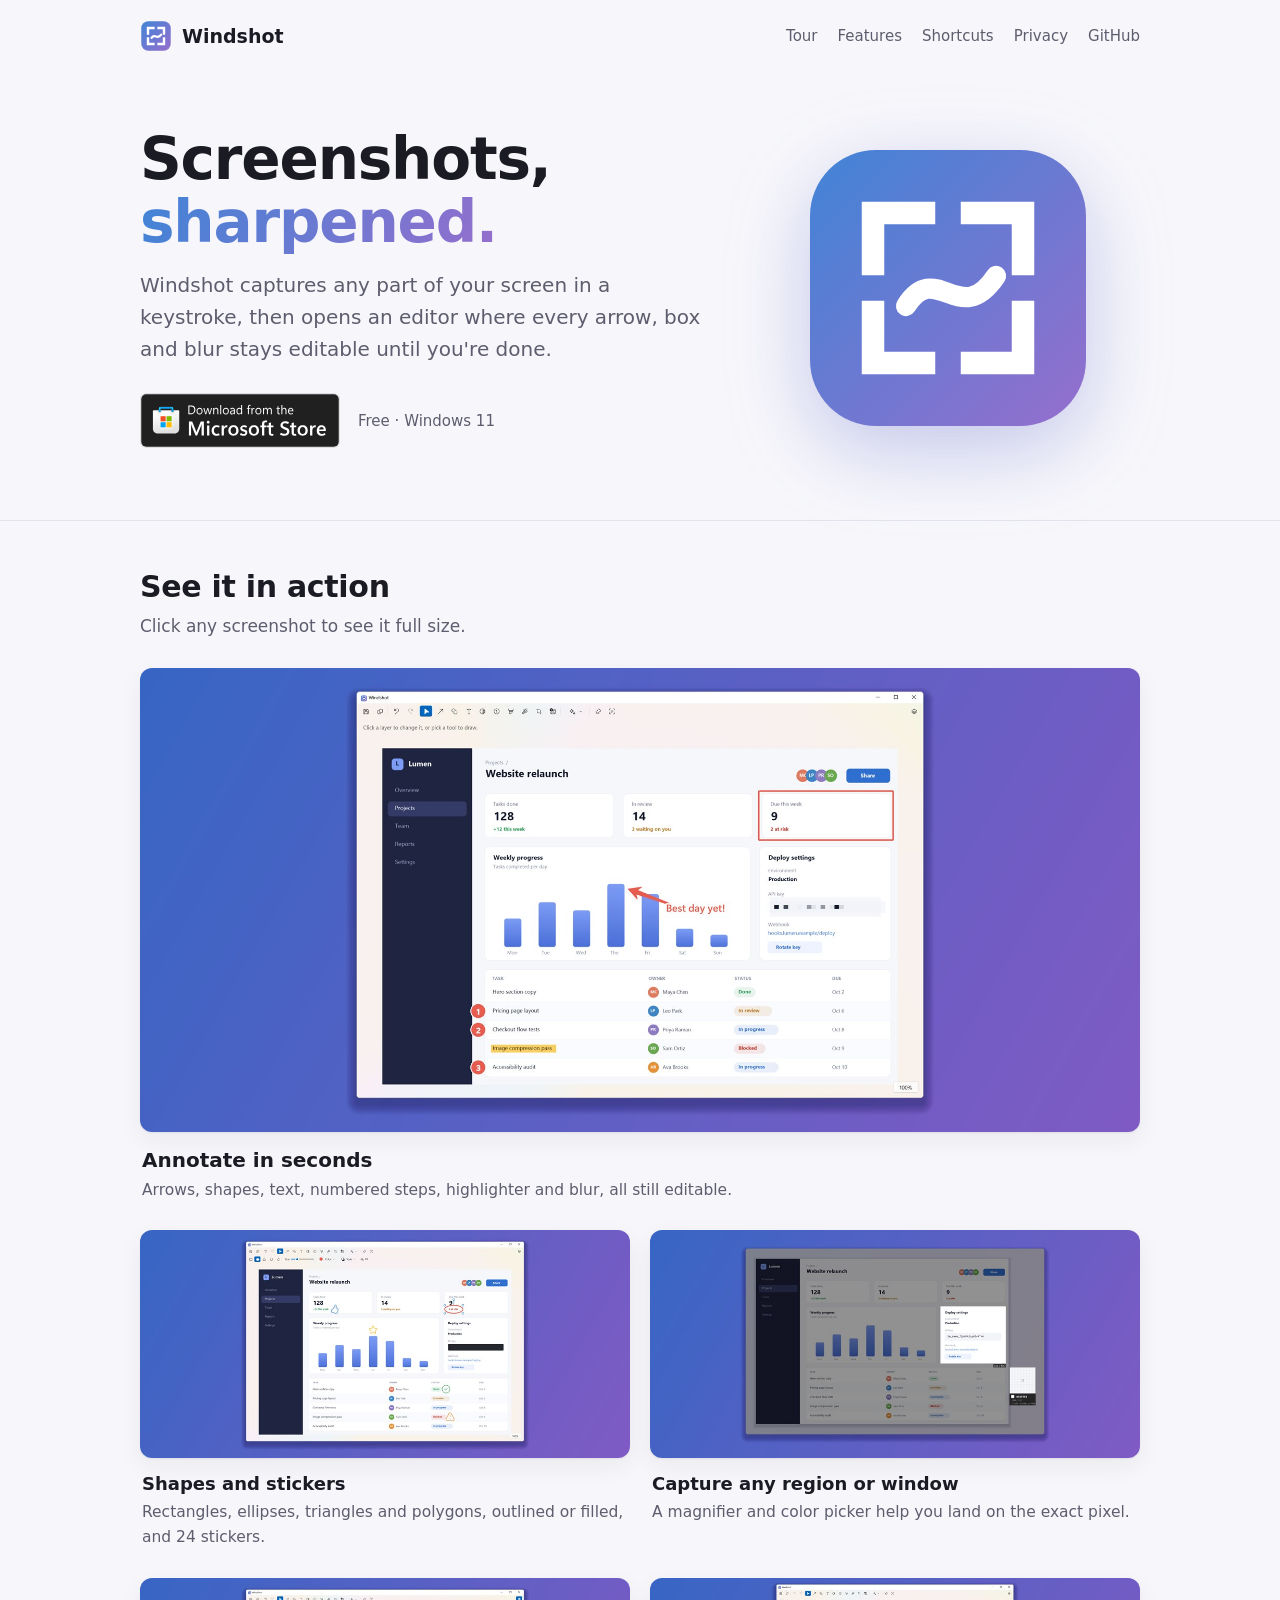
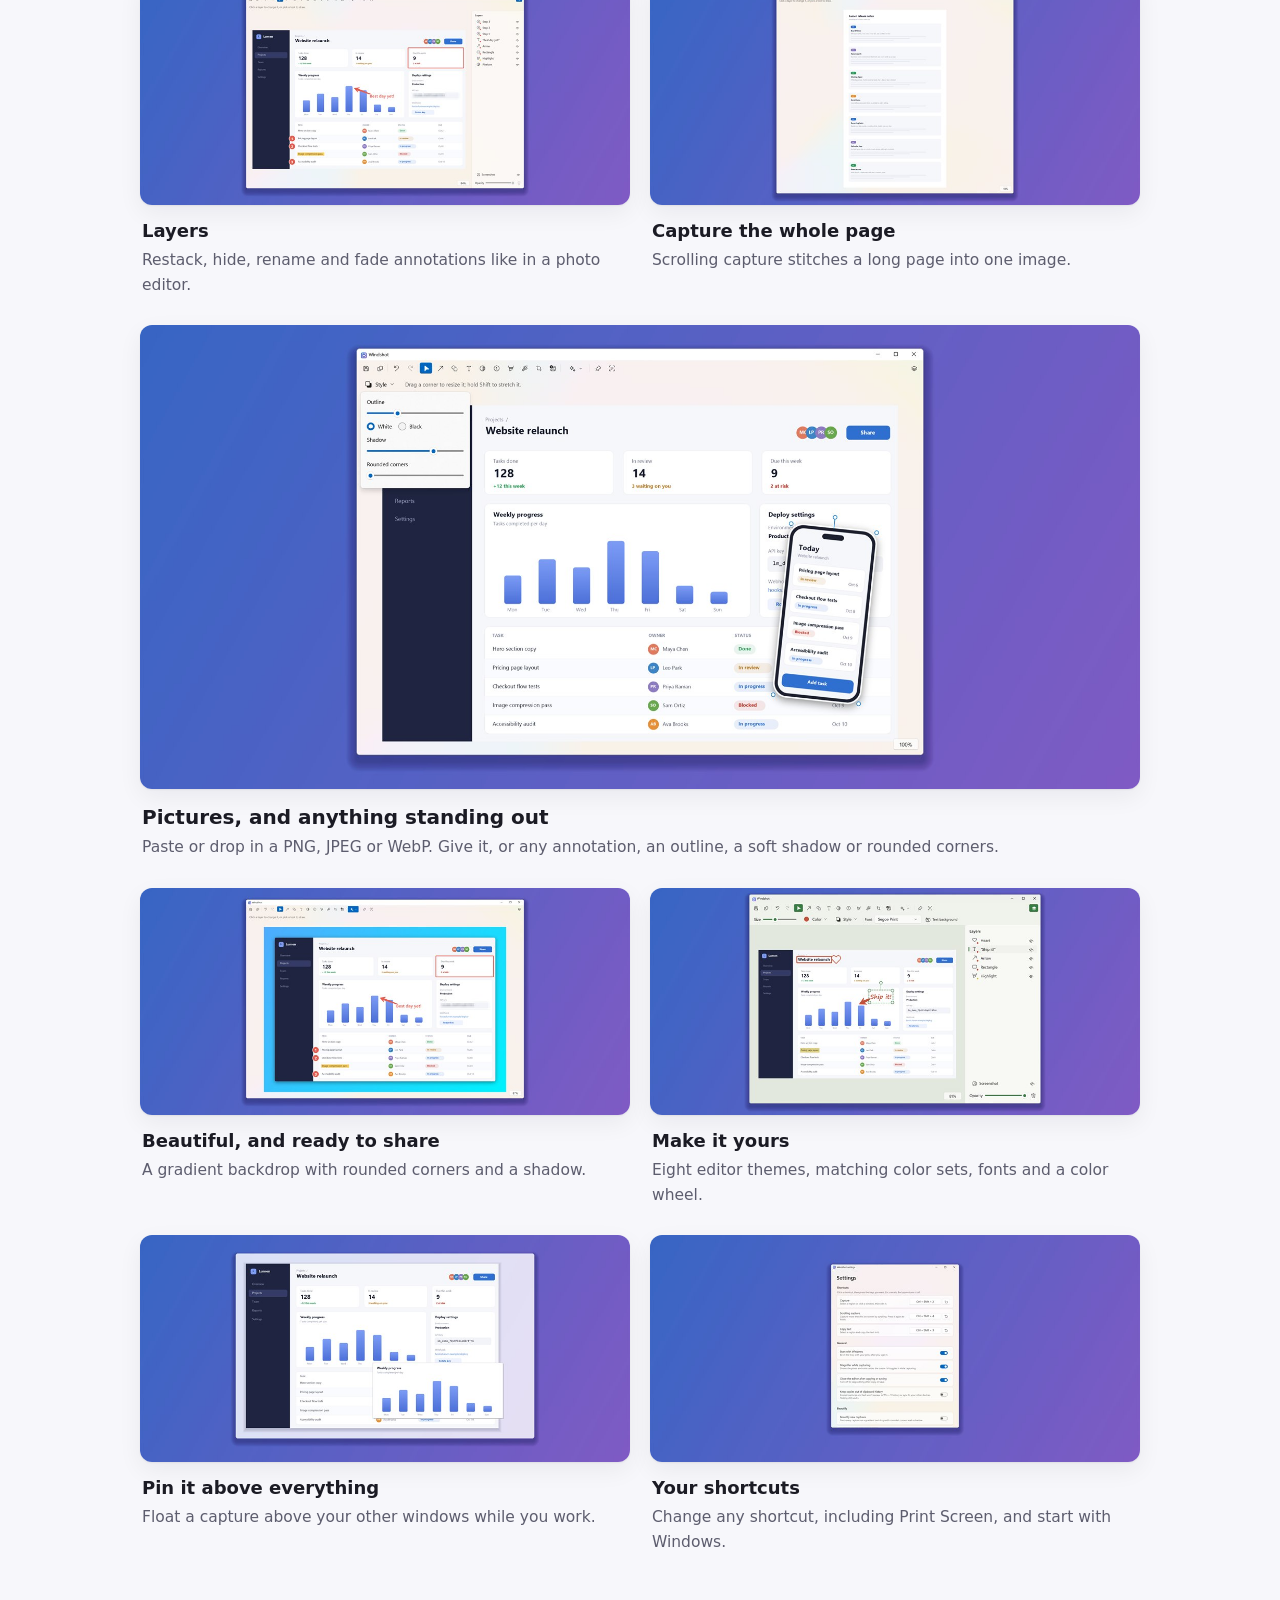
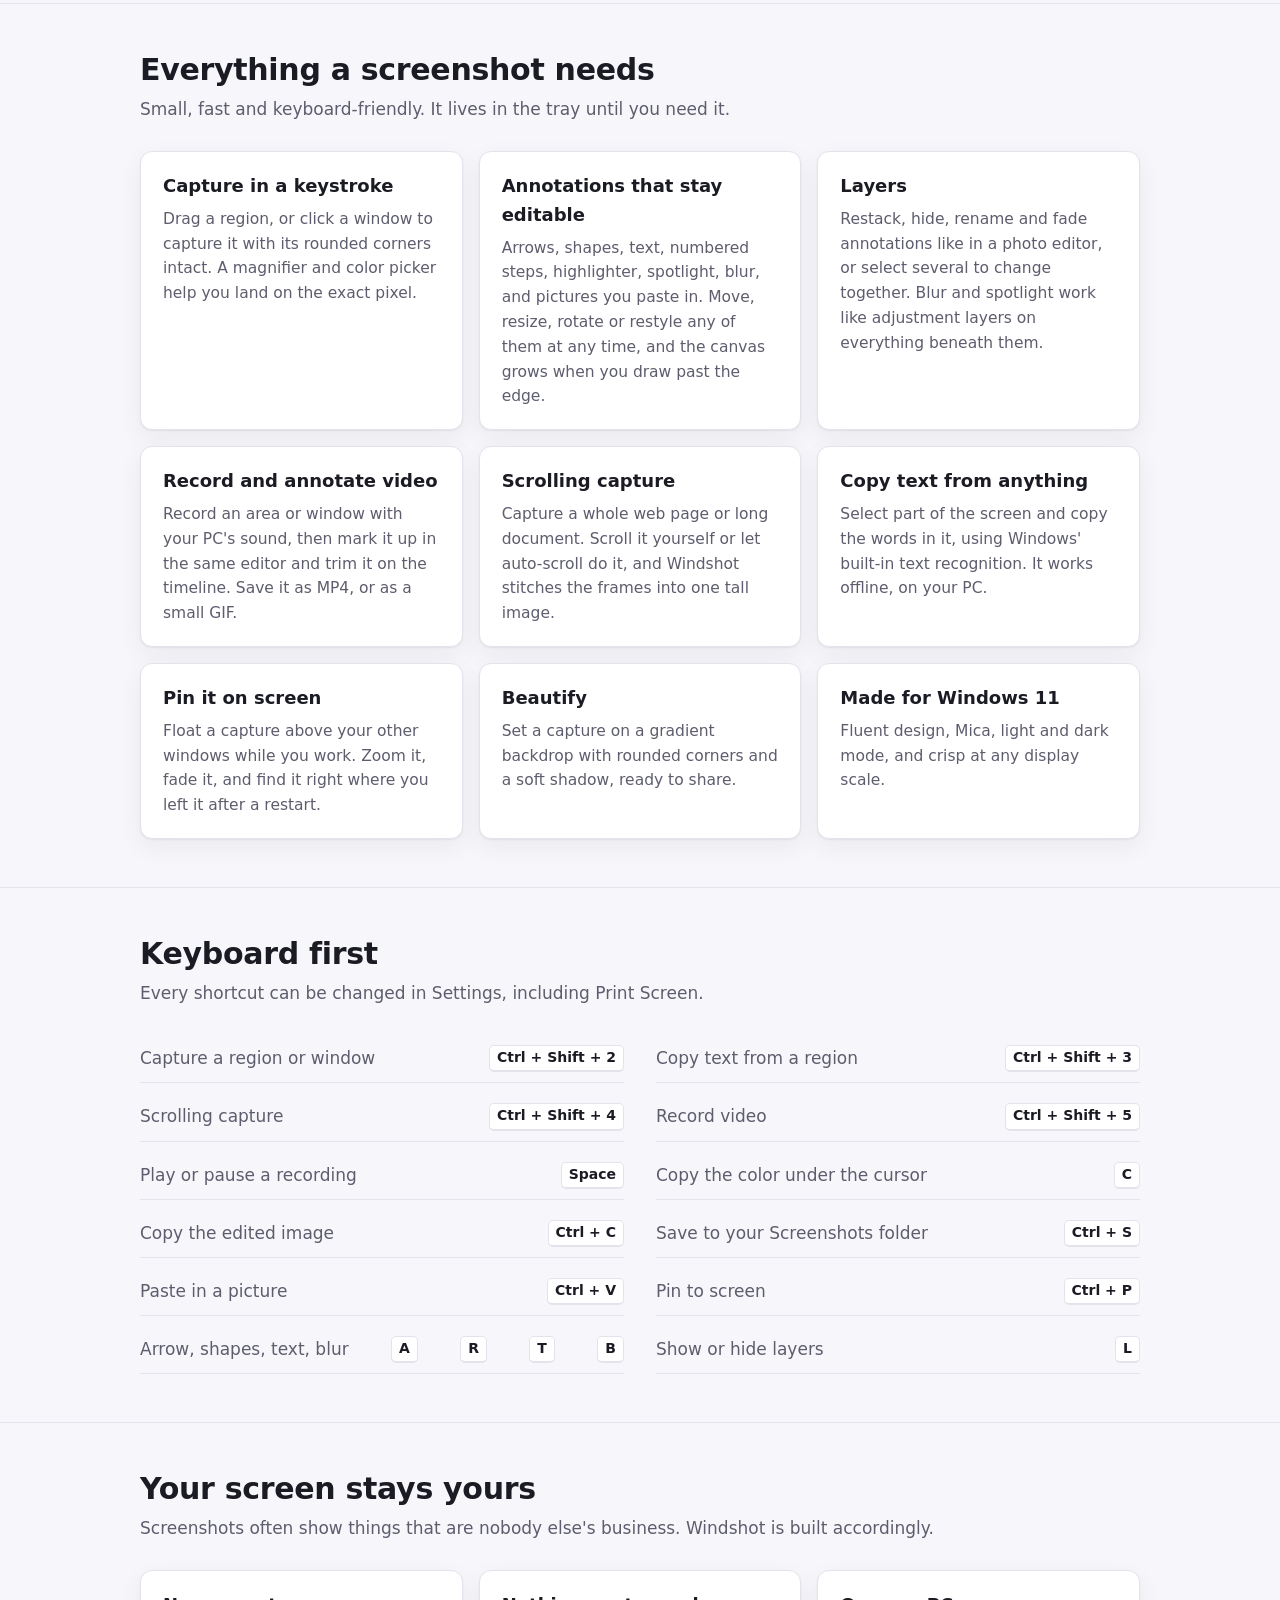
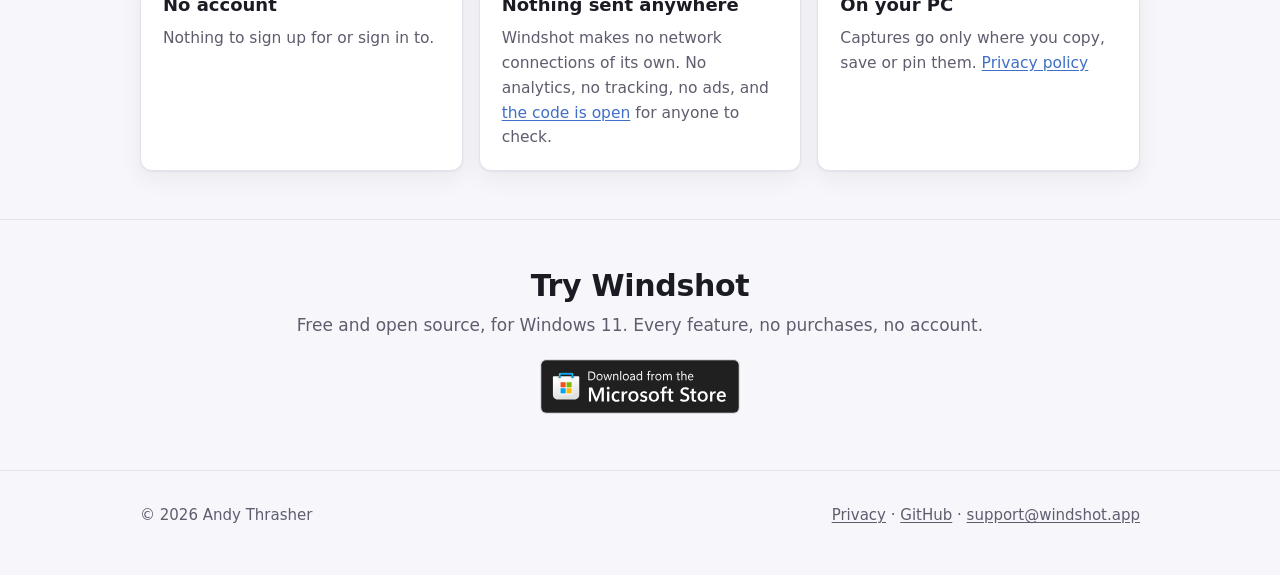
==== commit 3698be93: "1.3: record video, then annotate, trim and export it Ctrl+Shift+5 (also in the tray, Settings and th" ====
--- a/site/index.html
+++ b/site/index.html
@@ -4,7 +4,7 @@
   <meta charset="utf-8">
   <meta name="viewport" content="width=device-width, initial-scale=1">
   <title>Windshot: screenshots for Windows 11</title>
-  <meta name="description" content="A fast screenshot tool for Windows 11 with an editor where annotations stay editable, layers, scrolling capture, text copying and pins. No account, nothing leaves your PC.">
+  <meta name="description" content="A fast screenshot and screen recording tool for Windows 11 with an editor where annotations stay editable, layers, video trimming and GIFs, scrolling capture, text copying and pins. No account, nothing leaves your PC.">
   <link rel="icon" href="icon.svg" type="image/svg+xml">
   <link rel="stylesheet" href="style.css">
   <meta property="og:title" content="Windshot">
@@ -105,6 +105,10 @@
             <p>Restack, hide, rename and fade annotations like in a photo editor, or select several to change together. Blur and spotlight work like adjustment layers on everything beneath them.</p>
           </div>
           <div class="card">
+            <h3>Record and annotate video</h3>
+            <p>Record an area or window with your PC's sound, then mark it up in the same editor and trim it on the timeline. Save it as MP4, or as a small GIF.</p>
+          </div>
+          <div class="card">
             <h3>Scrolling capture</h3>
             <p>Capture a whole web page or long document. Scroll it yourself or let auto-scroll do it, and Windshot stitches the frames into one tall image.</p>
           </div>
@@ -119,10 +123,6 @@
           <div class="card">
             <h3>Beautify</h3>
             <p>Set a capture on a gradient backdrop with rounded corners and a soft shadow, ready to share.</p>
-          </div>
-          <div class="card">
-            <h3>Crop and redact</h3>
-            <p>Tighten the frame after the fact, and pixelate anything private before it leaves your hands.</p>
           </div>
           <div class="card">
             <h3>Made for Windows 11</h3>
@@ -140,6 +140,8 @@
           <li><span>Capture a region or window</span> <kbd>Ctrl + Shift + 2</kbd></li>
           <li><span>Copy text from a region</span> <kbd>Ctrl + Shift + 3</kbd></li>
           <li><span>Scrolling capture</span> <kbd>Ctrl + Shift + 4</kbd></li>
+          <li><span>Record video</span> <kbd>Ctrl + Shift + 5</kbd></li>
+          <li><span>Play or pause a recording</span> <kbd>Space</kbd></li>
           <li><span>Copy the color under the cursor</span> <kbd>C</kbd></li>
           <li><span>Copy the edited image</span> <kbd>Ctrl + C</kbd></li>
           <li><span>Save to your Screenshots folder</span> <kbd>Ctrl + S</kbd></li>
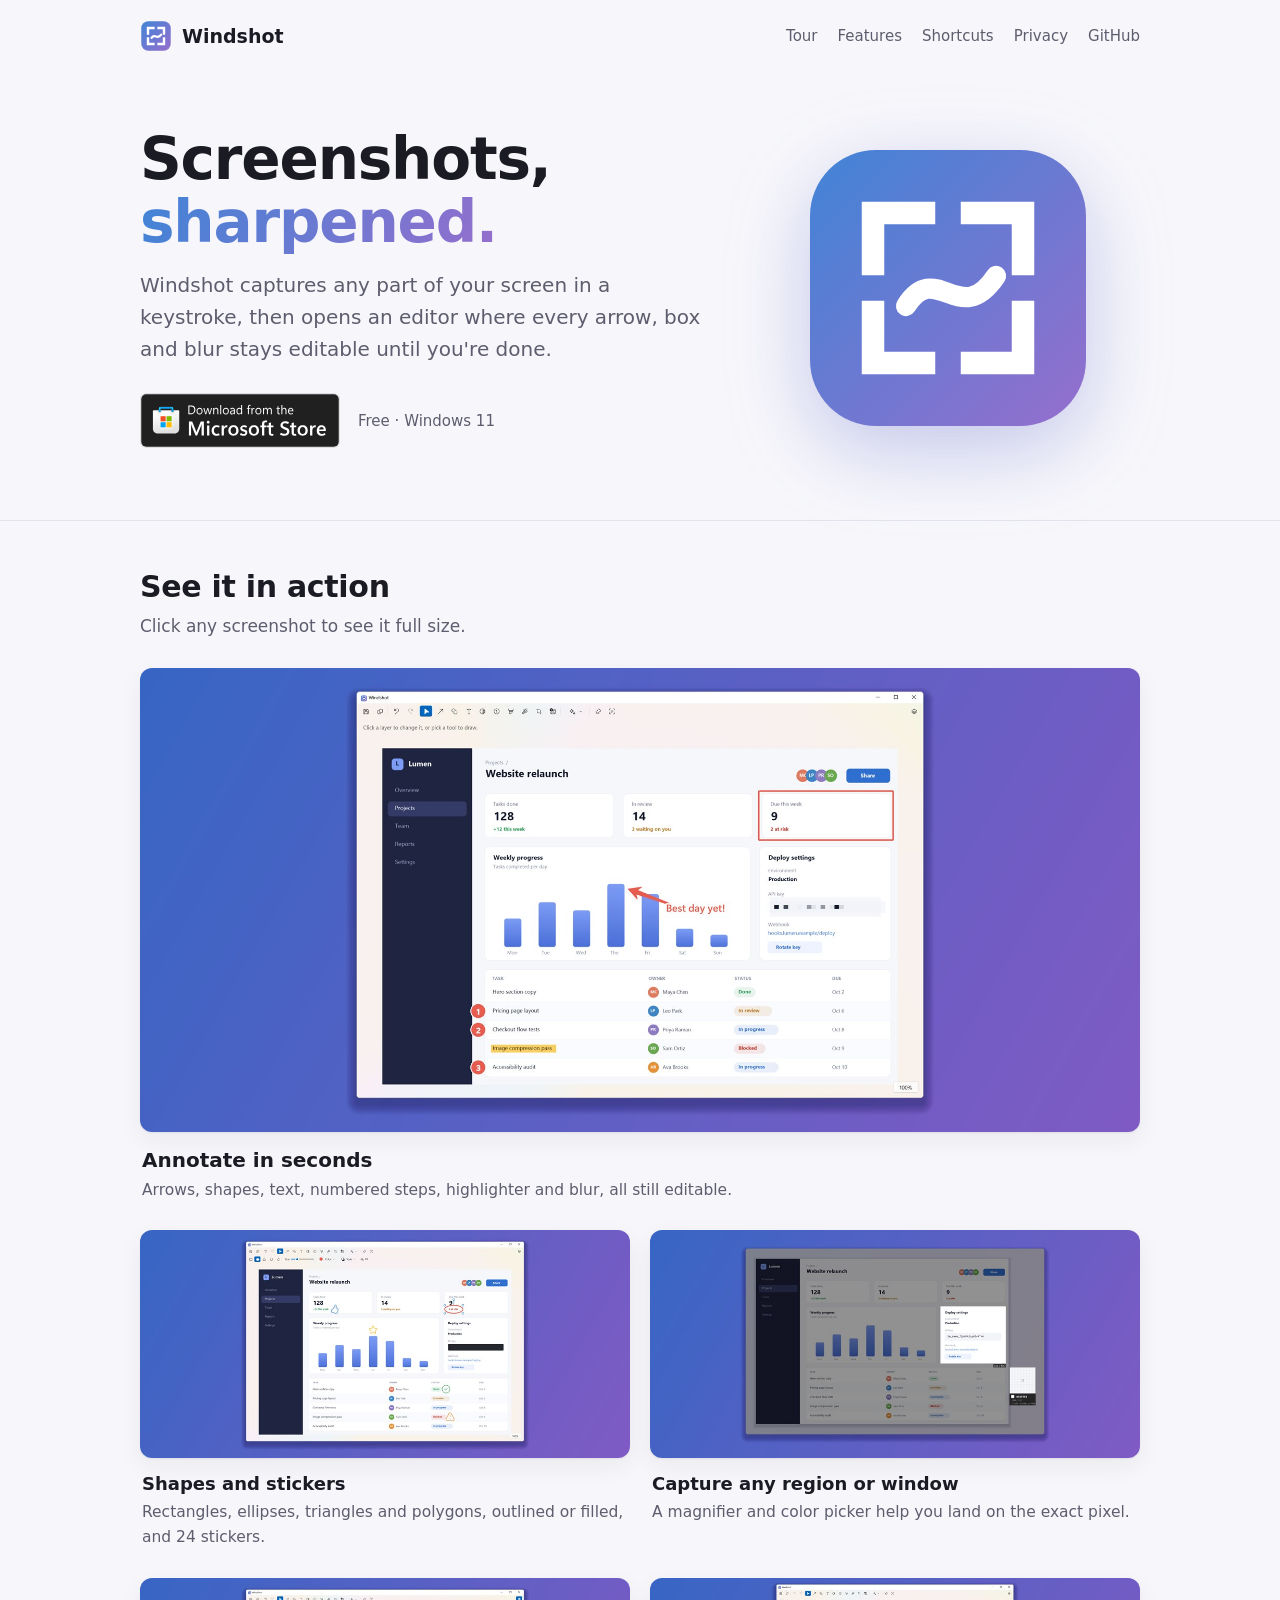
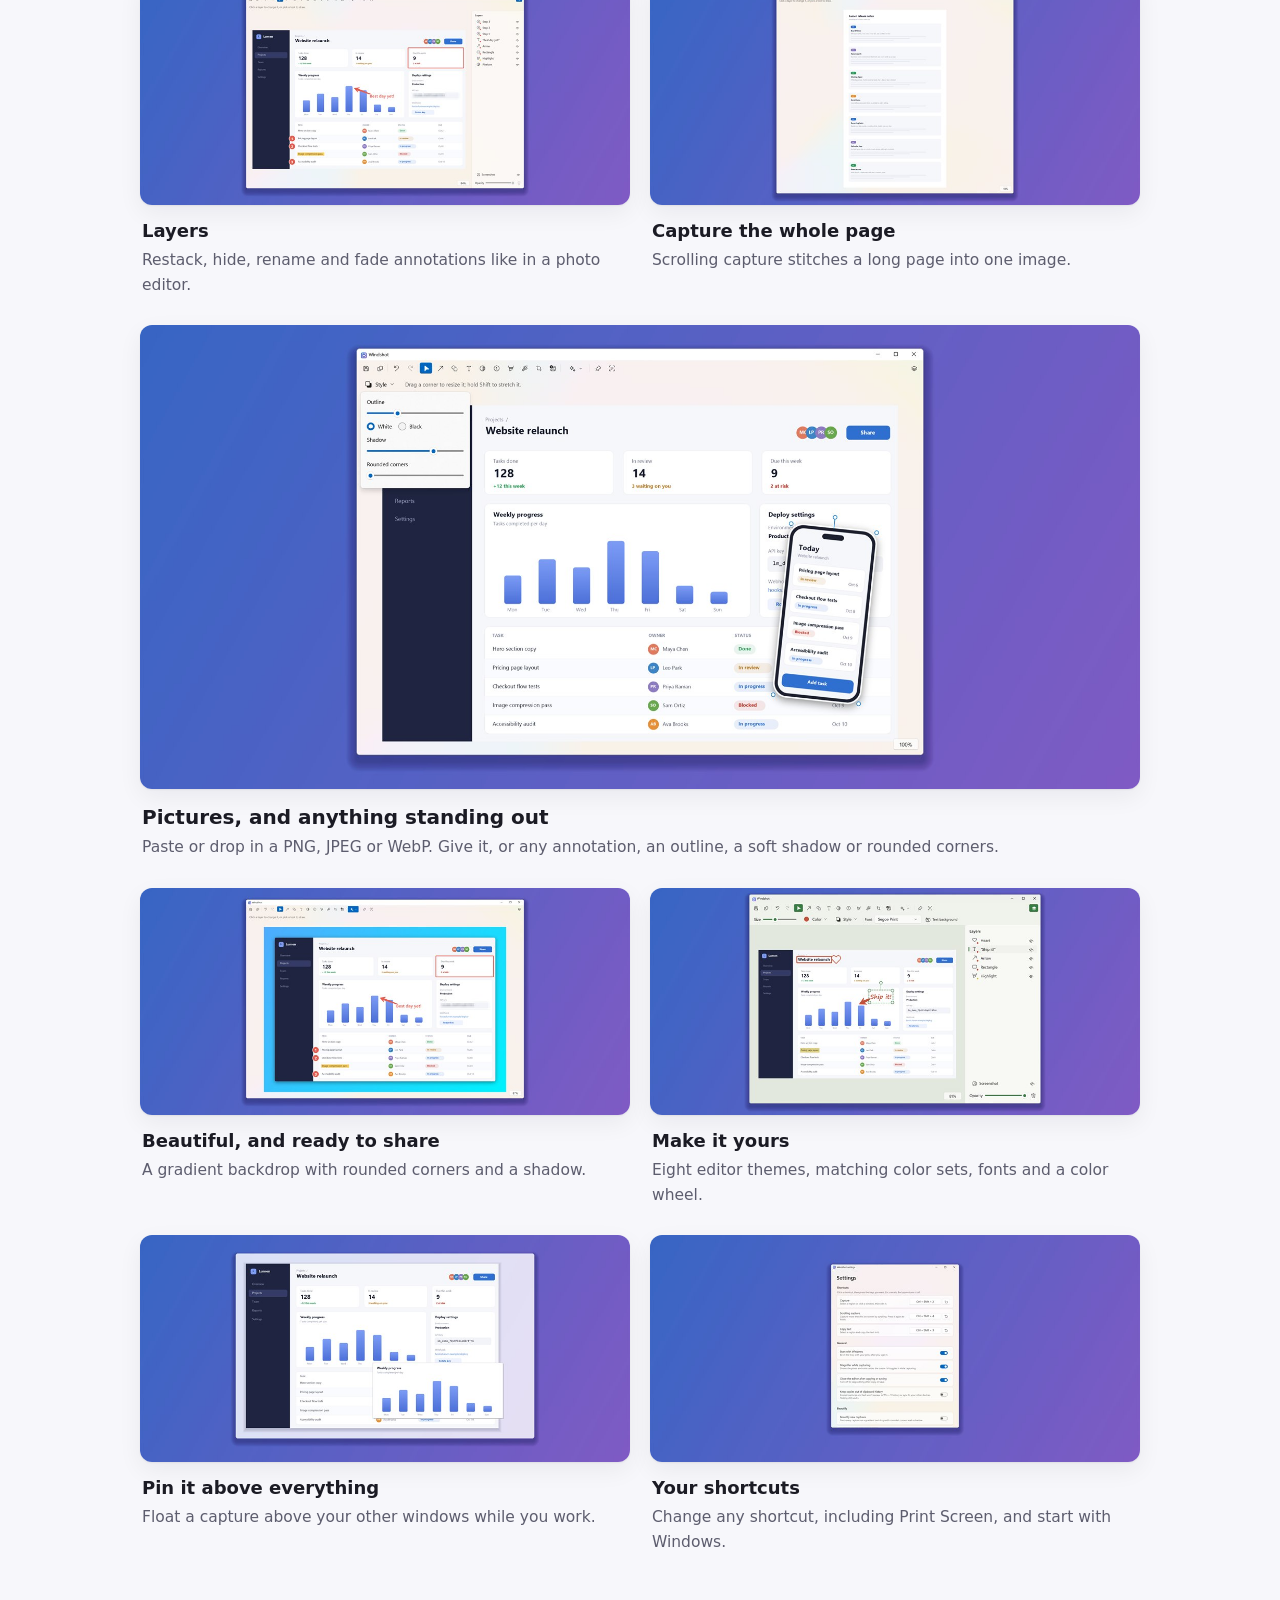
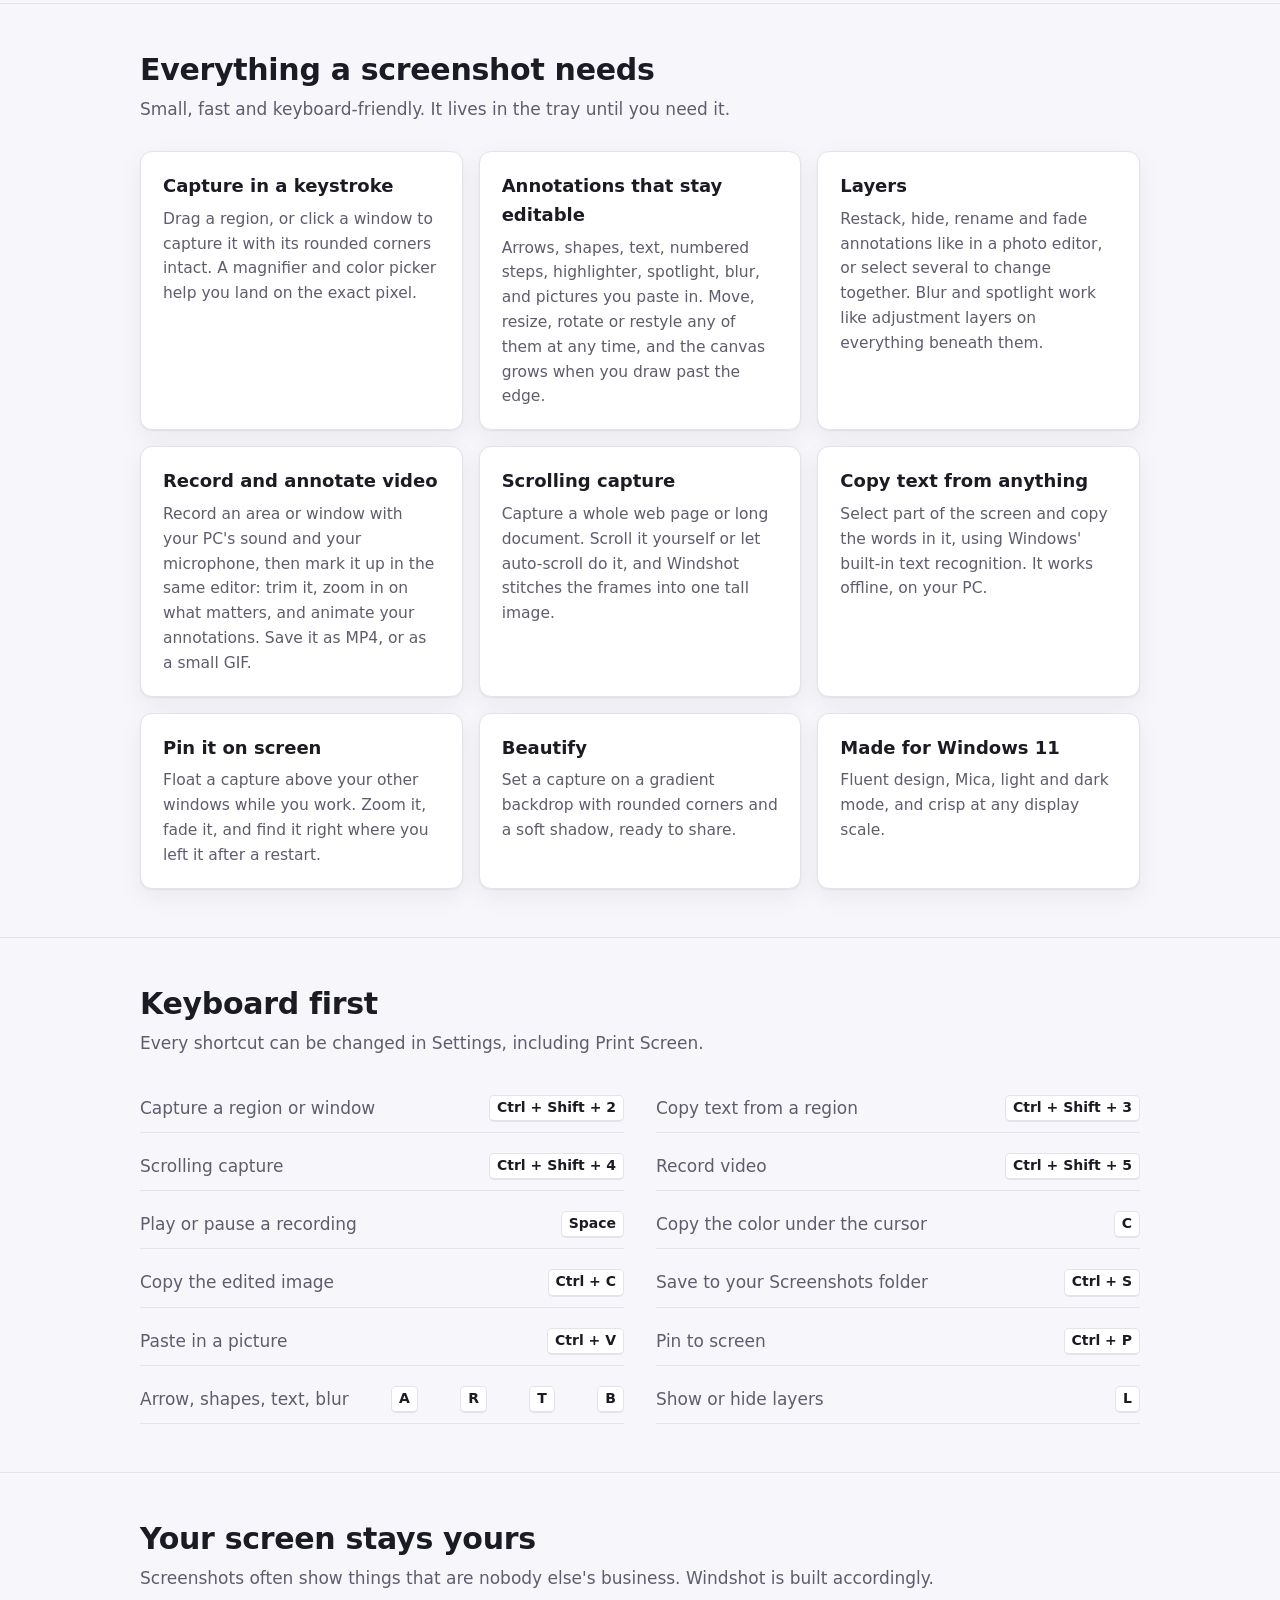
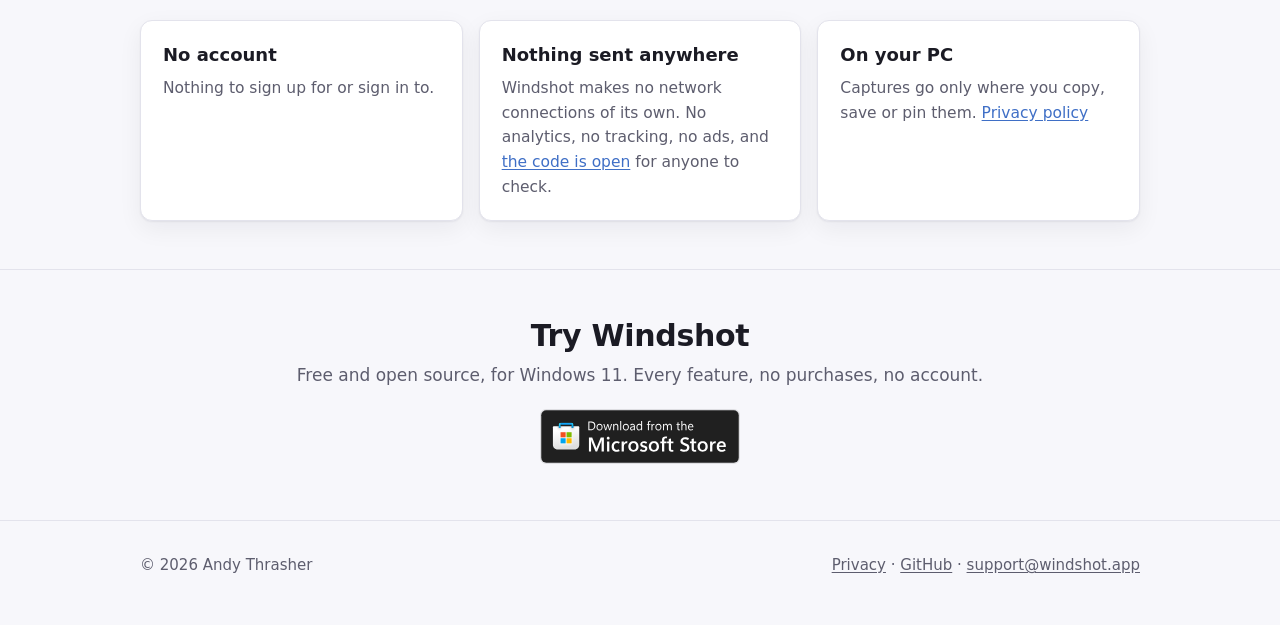
==== commit abcb1080: "Docs for the new capture and recording features; privacy policy covers the microphone README, the St" ====
--- a/site/index.html
+++ b/site/index.html
@@ -106,7 +106,7 @@
           </div>
           <div class="card">
             <h3>Record and annotate video</h3>
-            <p>Record an area or window with your PC's sound, then mark it up in the same editor and trim it on the timeline. Save it as MP4, or as a small GIF.</p>
+            <p>Record an area or window with your PC's sound and your microphone, then mark it up in the same editor: trim it, zoom in on what matters, and animate your annotations. Save it as MP4, or as a small GIF.</p>
           </div>
           <div class="card">
             <h3>Scrolling capture</h3>
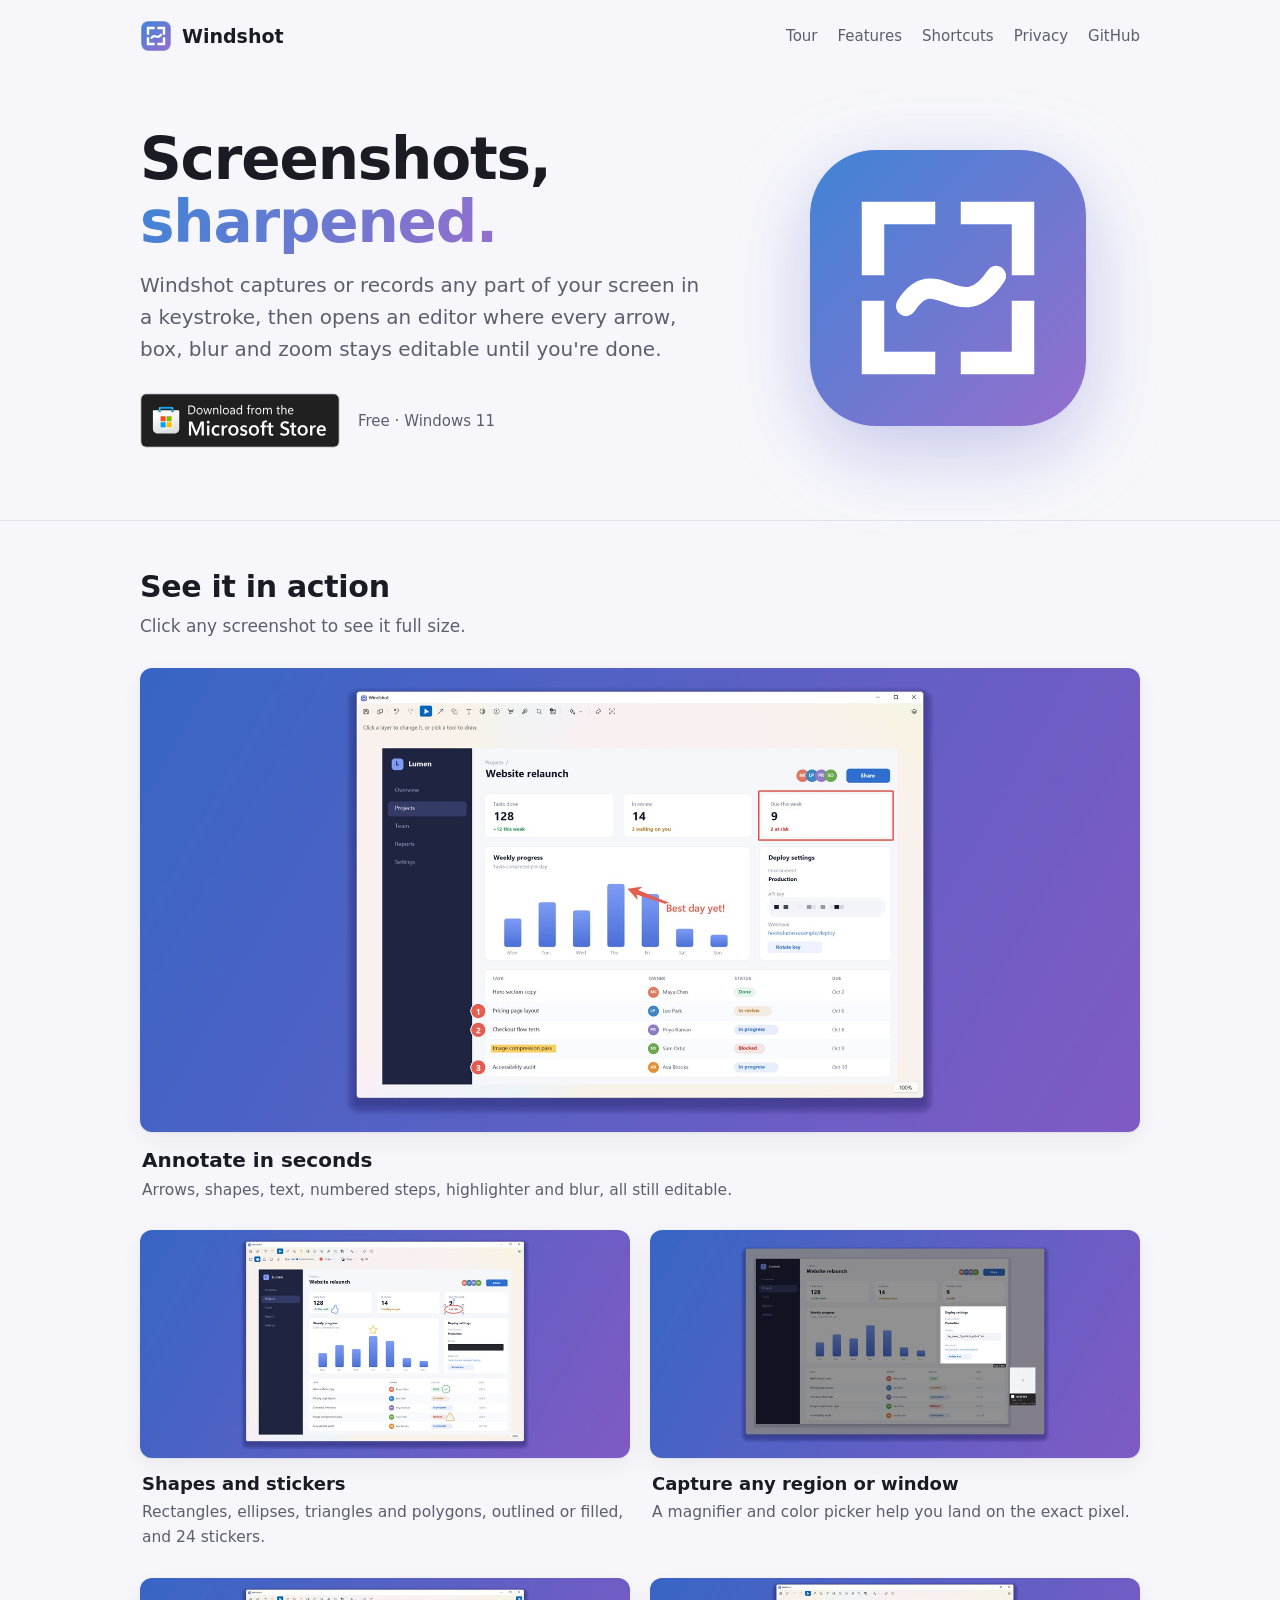
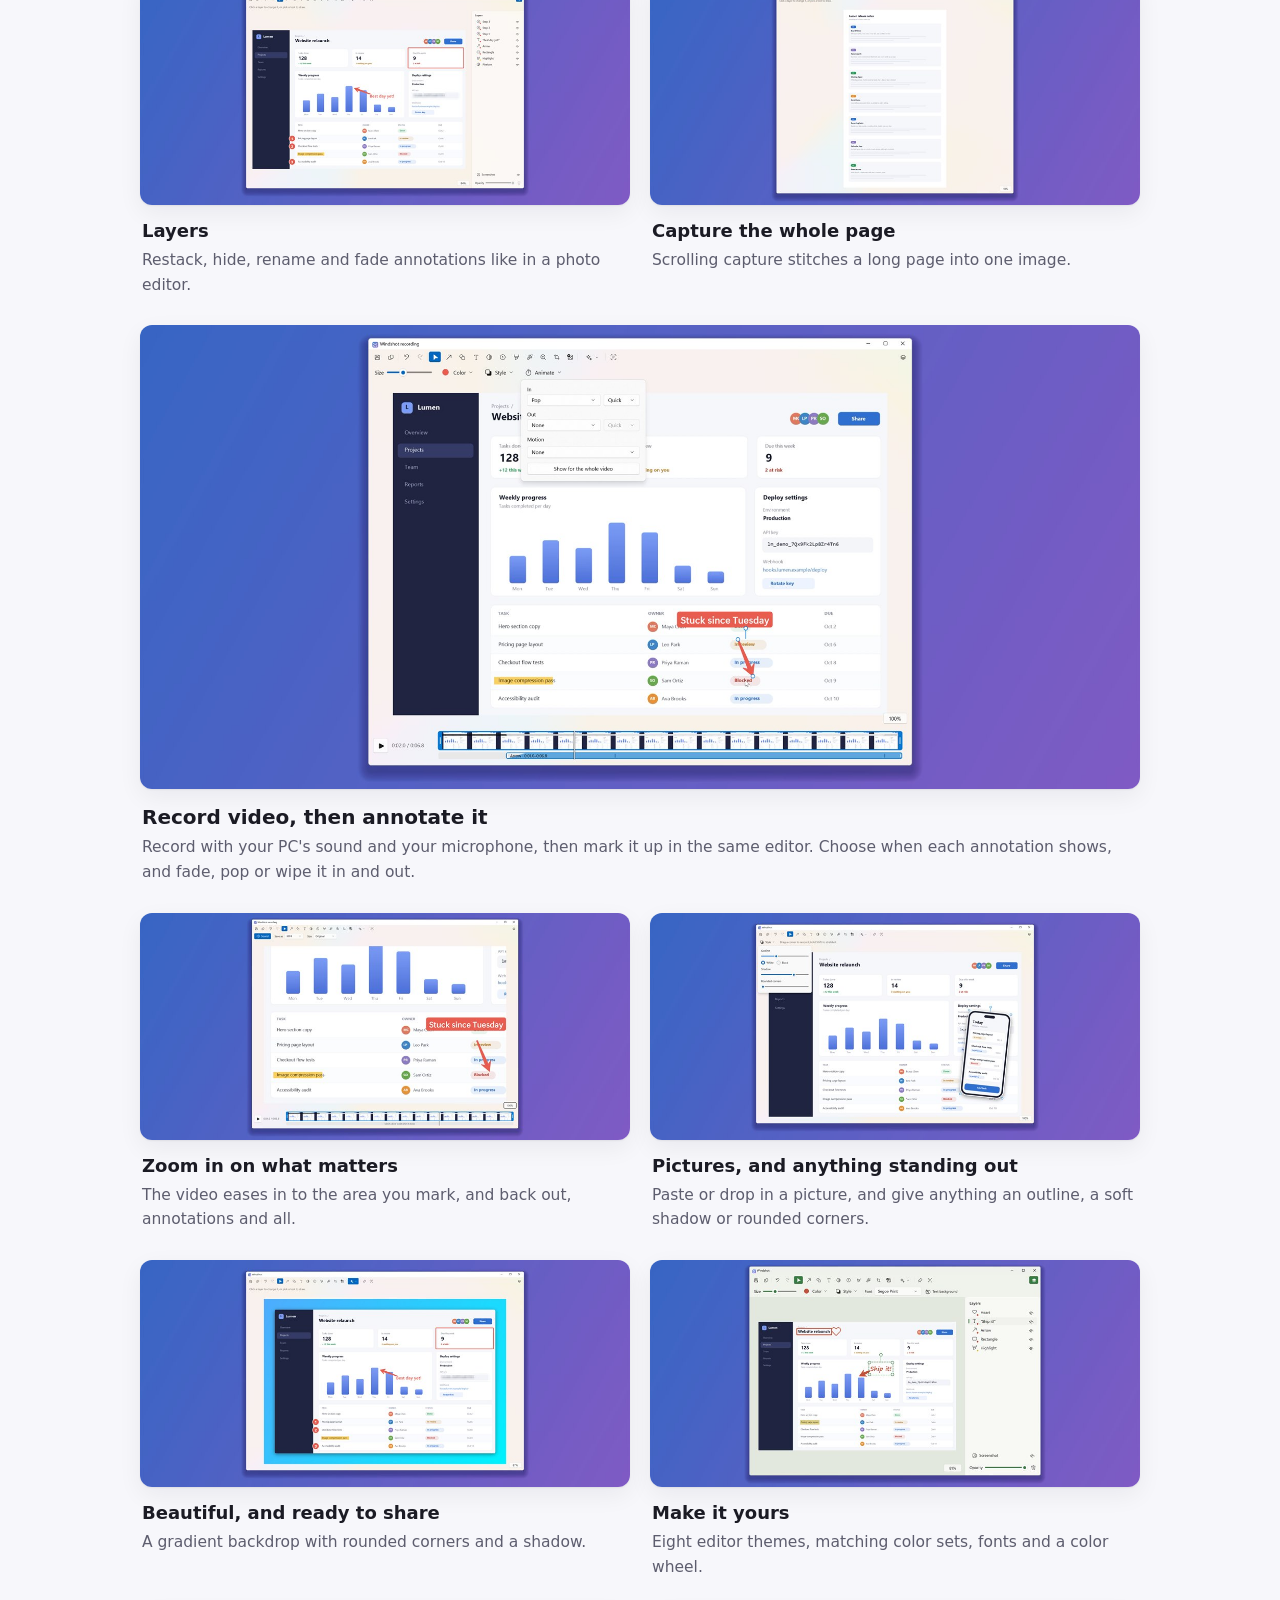
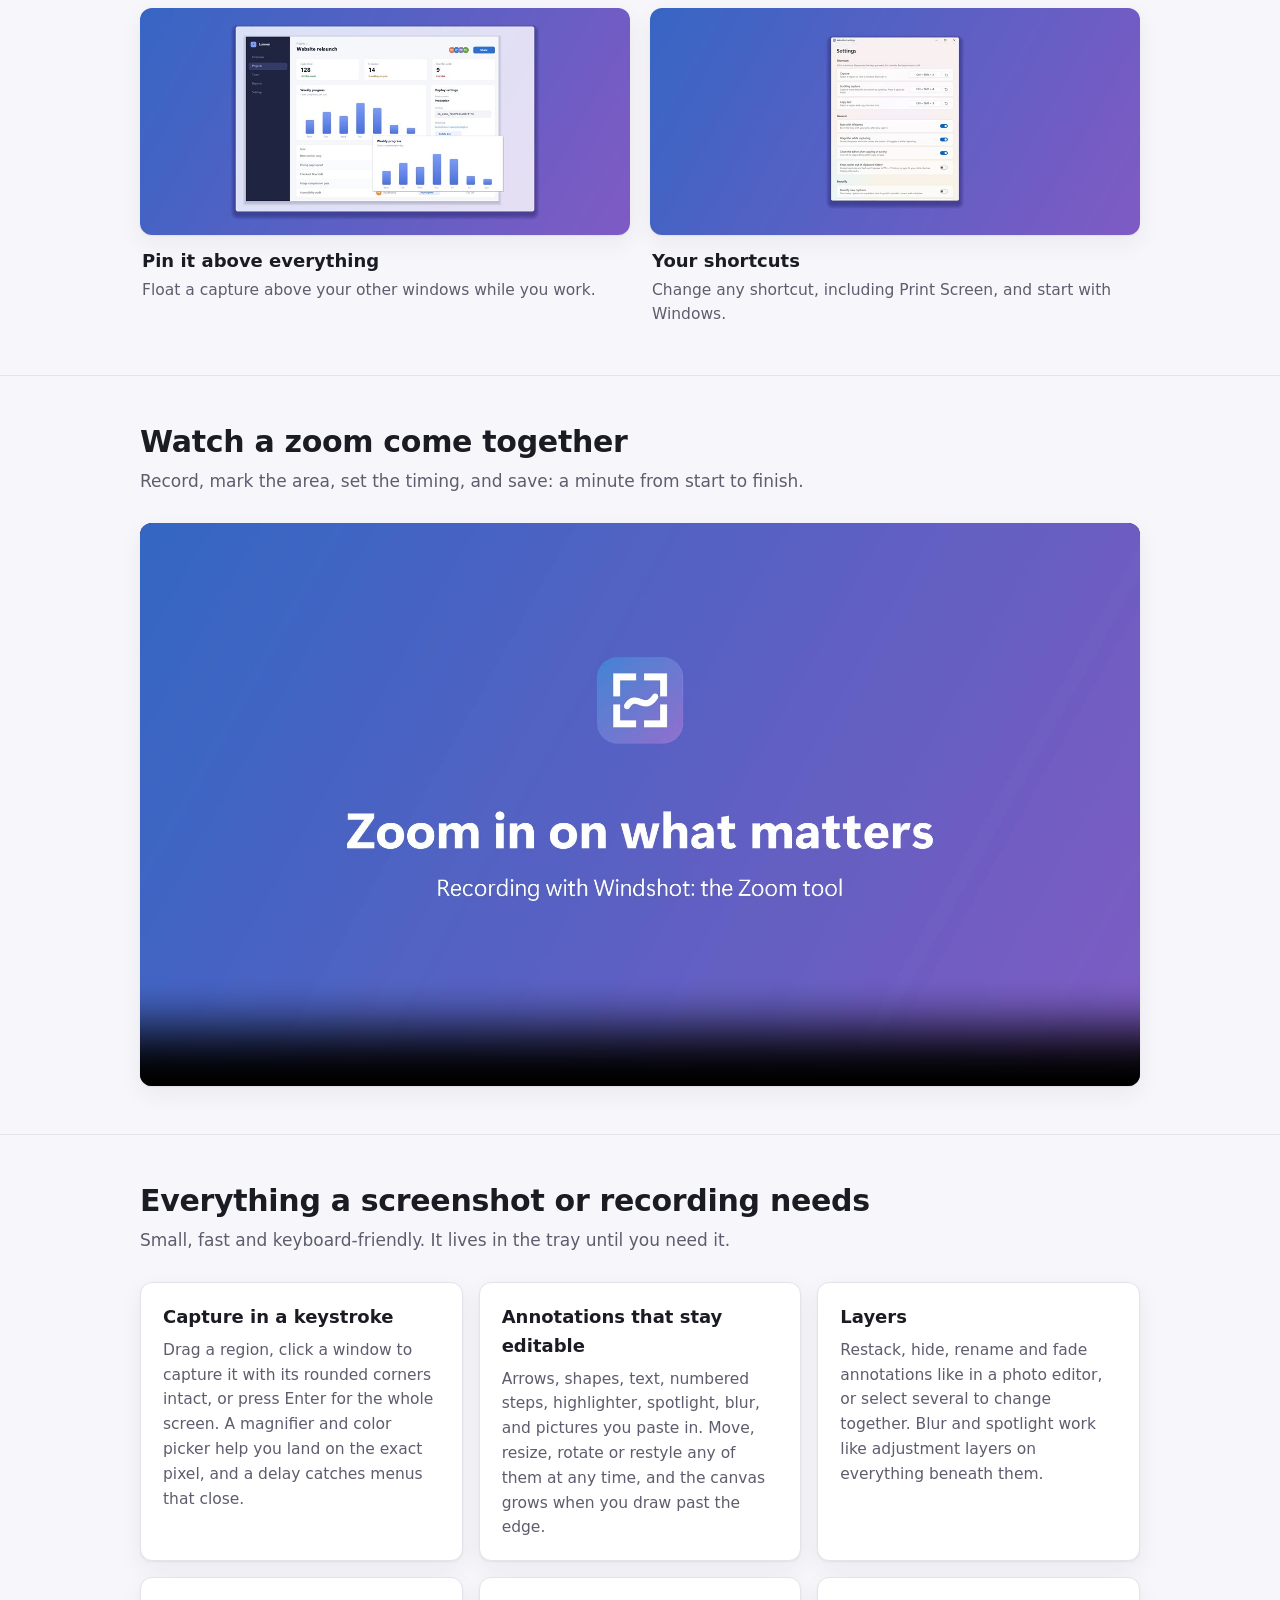
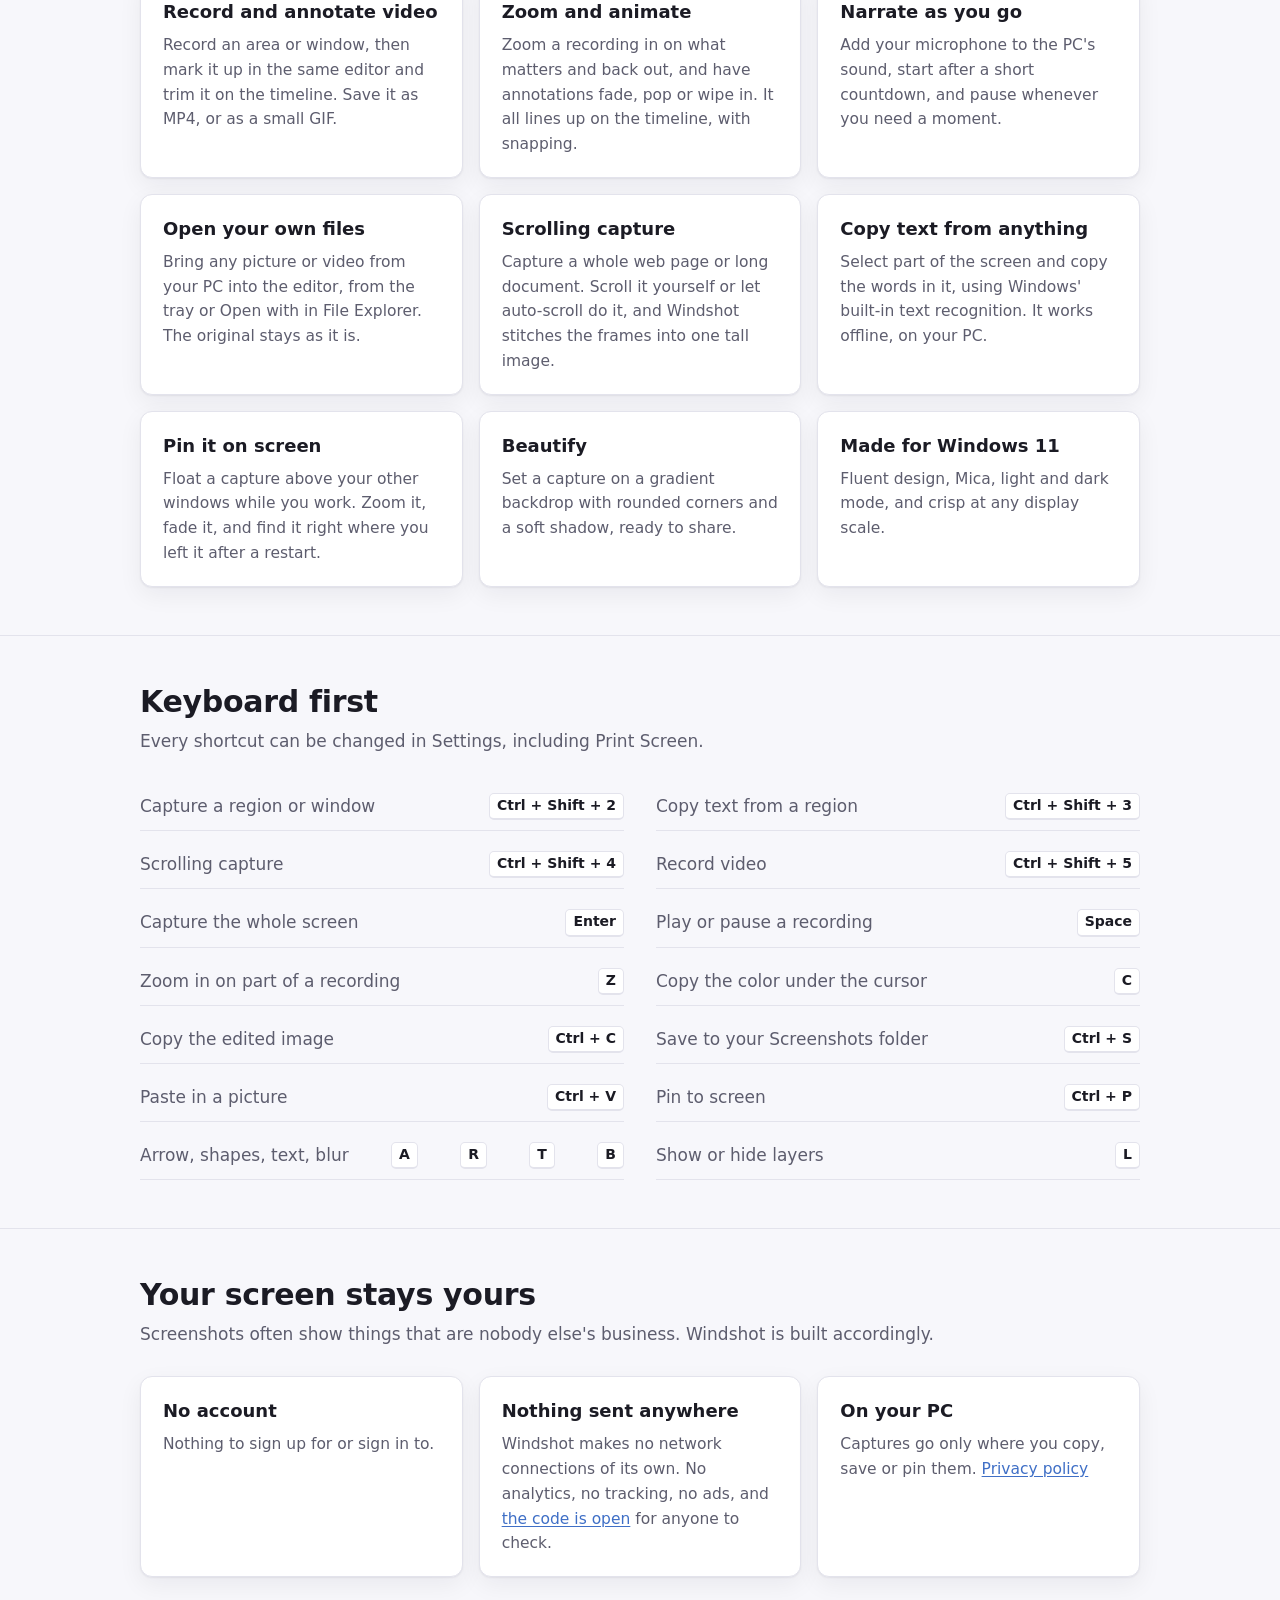
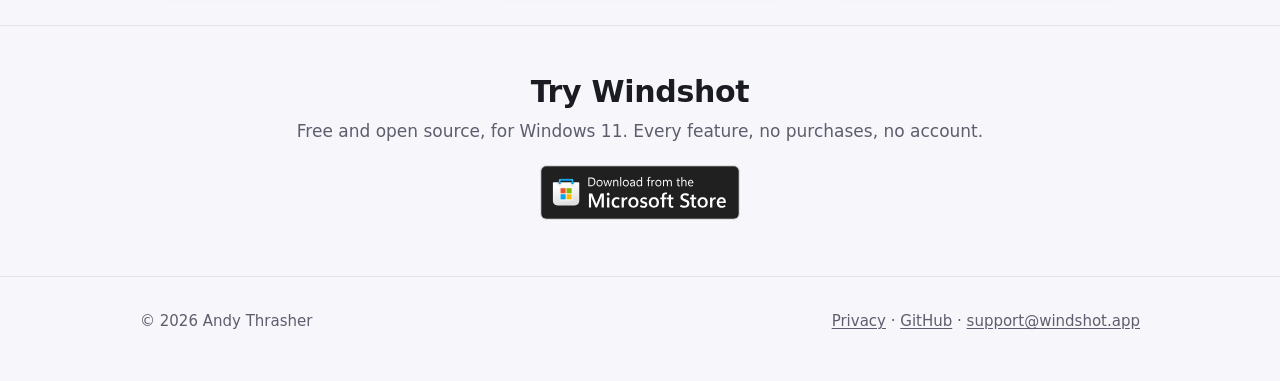
==== commit a6a98db6: "Site and Store: video screenshots, the zoom tutorial, and the 1.5 features - tools/screenshots/run-v" ====
--- a/site/index.html
+++ b/site/index.html
@@ -3,12 +3,12 @@
 <head>
   <meta charset="utf-8">
   <meta name="viewport" content="width=device-width, initial-scale=1">
-  <title>Windshot: screenshots for Windows 11</title>
-  <meta name="description" content="A fast screenshot and screen recording tool for Windows 11 with an editor where annotations stay editable, layers, video trimming and GIFs, scrolling capture, text copying and pins. No account, nothing leaves your PC.">
+  <title>Windshot: screenshots and screen recording for Windows 11</title>
+  <meta name="description" content="A fast screenshot and screen recording tool for Windows 11. Annotate screenshots and videos in one editor where everything stays editable: arrows, text, blur, zooms and animations, with your PC's sound and your microphone. Save as PNG, MP4 or GIF. No account, nothing leaves your PC.">
   <link rel="icon" href="icon.svg" type="image/svg+xml">
   <link rel="stylesheet" href="style.css">
   <meta property="og:title" content="Windshot">
-  <meta property="og:description" content="Screenshots for Windows 11, with an editor where annotations stay editable.">
+  <meta property="og:description" content="Screenshots and screen recordings for Windows 11, with an editor where annotations stay editable.">
   <meta property="og:image" content="https://windshot.app/shots/01-annotate-1920.jpg">
   <meta property="og:url" content="https://windshot.app/">
   <meta name="twitter:card" content="summary_large_image">
@@ -29,7 +29,7 @@
     <div class="wrap hero">
       <div>
         <h1>Screenshots, <span>sharpened.</span></h1>
-        <p class="lead">Windshot captures any part of your screen in a keystroke, then opens an editor where every arrow, box and blur stays editable until you're done.</p>
+        <p class="lead">Windshot captures or records any part of your screen in a keystroke, then opens an editor where every arrow, box, blur and zoom stays editable until you're done.</p>
         <div class="cta">
           <a class="store-badge" href="https://apps.microsoft.com/detail/9NCQZXMX5S7M?cid=DevShareMCLPCS&amp;mode=direct"><picture><source srcset="badges/store-light.svg" media="(prefers-color-scheme: dark)"><img src="badges/store-dark.svg" width="200" height="55" alt="Get it from Microsoft"></picture></a>
           <span class="note">Free · Windows 11</span>
@@ -64,8 +64,16 @@
             <figcaption><h3>Capture the whole page</h3><p>Scrolling capture stitches a long page into one image.</p></figcaption>
           </figure>
           <figure class="wide">
-            <a href="shots/10-pictures-1920.jpg"><img src="shots/10-pictures-1920.jpg" srcset="shots/10-pictures-960.jpg 960w, shots/10-pictures-1920.jpg 1920w" sizes="(max-width: 1040px) 100vw, 1000px" width="1920" height="890" loading="lazy" alt="A phone picture pasted onto a dashboard capture, tilted, with a white outline and a soft shadow, and the Style menu open"></a>
-            <figcaption><h3>Pictures, and anything standing out</h3><p>Paste or drop in a PNG, JPEG or WebP. Give it, or any annotation, an outline, a soft shadow or rounded corners.</p></figcaption>
+            <a href="shots/11-video-1920.jpg"><img src="shots/11-video-1920.jpg" srcset="shots/11-video-960.jpg 960w, shots/11-video-1920.jpg 1920w" sizes="(max-width: 1040px) 100vw, 1000px" width="1920" height="890" loading="lazy" alt="A screen recording in the Windshot editor, with a highlight, an arrow and a note on a task, the timeline along the bottom, and the Animate menu open"></a>
+            <figcaption><h3>Record video, then annotate it</h3><p>Record with your PC's sound and your microphone, then mark it up in the same editor. Choose when each annotation shows, and fade, pop or wipe it in and out.</p></figcaption>
+          </figure>
+          <figure>
+            <a href="shots/12-zoom-1920.jpg"><img src="shots/12-zoom-960.jpg" srcset="shots/12-zoom-960.jpg 960w, shots/12-zoom-1920.jpg 1920w" sizes="(max-width: 820px) 100vw, 500px" width="960" height="445" loading="lazy" alt="The editor zoomed in on a task table during a recording, with the annotations zoomed in too"></a>
+            <figcaption><h3>Zoom in on what matters</h3><p>The video eases in to the area you mark, and back out, annotations and all.</p></figcaption>
+          </figure>
+          <figure>
+            <a href="shots/10-pictures-1920.jpg"><img src="shots/10-pictures-960.jpg" srcset="shots/10-pictures-960.jpg 960w, shots/10-pictures-1920.jpg 1920w" sizes="(max-width: 820px) 100vw, 500px" width="960" height="445" loading="lazy" alt="A phone picture pasted onto a dashboard capture, tilted, with a white outline and a soft shadow, and the Style menu open"></a>
+            <figcaption><h3>Pictures, and anything standing out</h3><p>Paste or drop in a picture, and give anything an outline, a soft shadow or rounded corners.</p></figcaption>
           </figure>
           <figure>
             <a href="shots/06-beautify-1920.jpg"><img src="shots/06-beautify-960.jpg" srcset="shots/06-beautify-960.jpg 960w, shots/06-beautify-1920.jpg 1920w" sizes="(max-width: 820px) 100vw, 500px" width="960" height="445" loading="lazy" alt="An annotated capture set on a gradient backdrop with rounded corners and a shadow"></a>
@@ -87,14 +95,26 @@
       </div>
     </section>
 
+    <section id="watch">
+      <div class="wrap">
+        <h2>Watch a zoom come together</h2>
+        <p class="sub">Record, mark the area, set the timing, and save: a minute from start to finish.</p>
+        <video class="tutorial" controls preload="none" playsinline width="1920" height="1080" poster="media/zoom-tutorial.jpg">
+          <source src="media/zoom-tutorial.mp4" type="video/mp4">
+          <a href="media/zoom-tutorial.mp4">Watch the zoom tutorial (MP4)</a>
+        </video>
+      </div>
+    </section>
+
+
     <section id="features">
       <div class="wrap">
-        <h2>Everything a screenshot needs</h2>
+        <h2>Everything a screenshot or recording needs</h2>
         <p class="sub">Small, fast and keyboard-friendly. It lives in the tray until you need it.</p>
         <div class="features">
           <div class="card">
             <h3>Capture in a keystroke</h3>
-            <p>Drag a region, or click a window to capture it with its rounded corners intact. A magnifier and color picker help you land on the exact pixel.</p>
+            <p>Drag a region, click a window to capture it with its rounded corners intact, or press Enter for the whole screen. A magnifier and color picker help you land on the exact pixel, and a delay catches menus that close.</p>
           </div>
           <div class="card">
             <h3>Annotations that stay editable</h3>
@@ -106,7 +126,19 @@
           </div>
           <div class="card">
             <h3>Record and annotate video</h3>
-            <p>Record an area or window with your PC's sound and your microphone, then mark it up in the same editor: trim it, zoom in on what matters, and animate your annotations. Save it as MP4, or as a small GIF.</p>
+            <p>Record an area or window, then mark it up in the same editor and trim it on the timeline. Save it as MP4, or as a small GIF.</p>
+          </div>
+          <div class="card">
+            <h3>Zoom and animate</h3>
+            <p>Zoom a recording in on what matters and back out, and have annotations fade, pop or wipe in. It all lines up on the timeline, with snapping.</p>
+          </div>
+          <div class="card">
+            <h3>Narrate as you go</h3>
+            <p>Add your microphone to the PC's sound, start after a short countdown, and pause whenever you need a moment.</p>
+          </div>
+          <div class="card">
+            <h3>Open your own files</h3>
+            <p>Bring any picture or video from your PC into the editor, from the tray or Open with in File Explorer. The original stays as it is.</p>
           </div>
           <div class="card">
             <h3>Scrolling capture</h3>
@@ -141,7 +173,9 @@
           <li><span>Copy text from a region</span> <kbd>Ctrl + Shift + 3</kbd></li>
           <li><span>Scrolling capture</span> <kbd>Ctrl + Shift + 4</kbd></li>
           <li><span>Record video</span> <kbd>Ctrl + Shift + 5</kbd></li>
+          <li><span>Capture the whole screen</span> <kbd>Enter</kbd></li>
           <li><span>Play or pause a recording</span> <kbd>Space</kbd></li>
+          <li><span>Zoom in on part of a recording</span> <kbd>Z</kbd></li>
           <li><span>Copy the color under the cursor</span> <kbd>C</kbd></li>
           <li><span>Copy the edited image</span> <kbd>Ctrl + C</kbd></li>
           <li><span>Save to your Screenshots folder</span> <kbd>Ctrl + S</kbd></li>
--- a/site/style.css
+++ b/site/style.css
@@ -141,6 +141,7 @@
 .shots figcaption h3 { margin: 0 0 2px; font-size: 18px; }
 .shots figcaption p { margin: 0; color: var(--muted); font-size: 15.5px; }
 .shots .wide figcaption h3 { font-size: 20px; }
+.tutorial { display: block; width: 100%; height: auto; border-radius: 12px; box-shadow: var(--shadow); background: #000; }
 
 .closing { text-align: center; }
 section > .closing > p.sub { margin-bottom: 20px; }
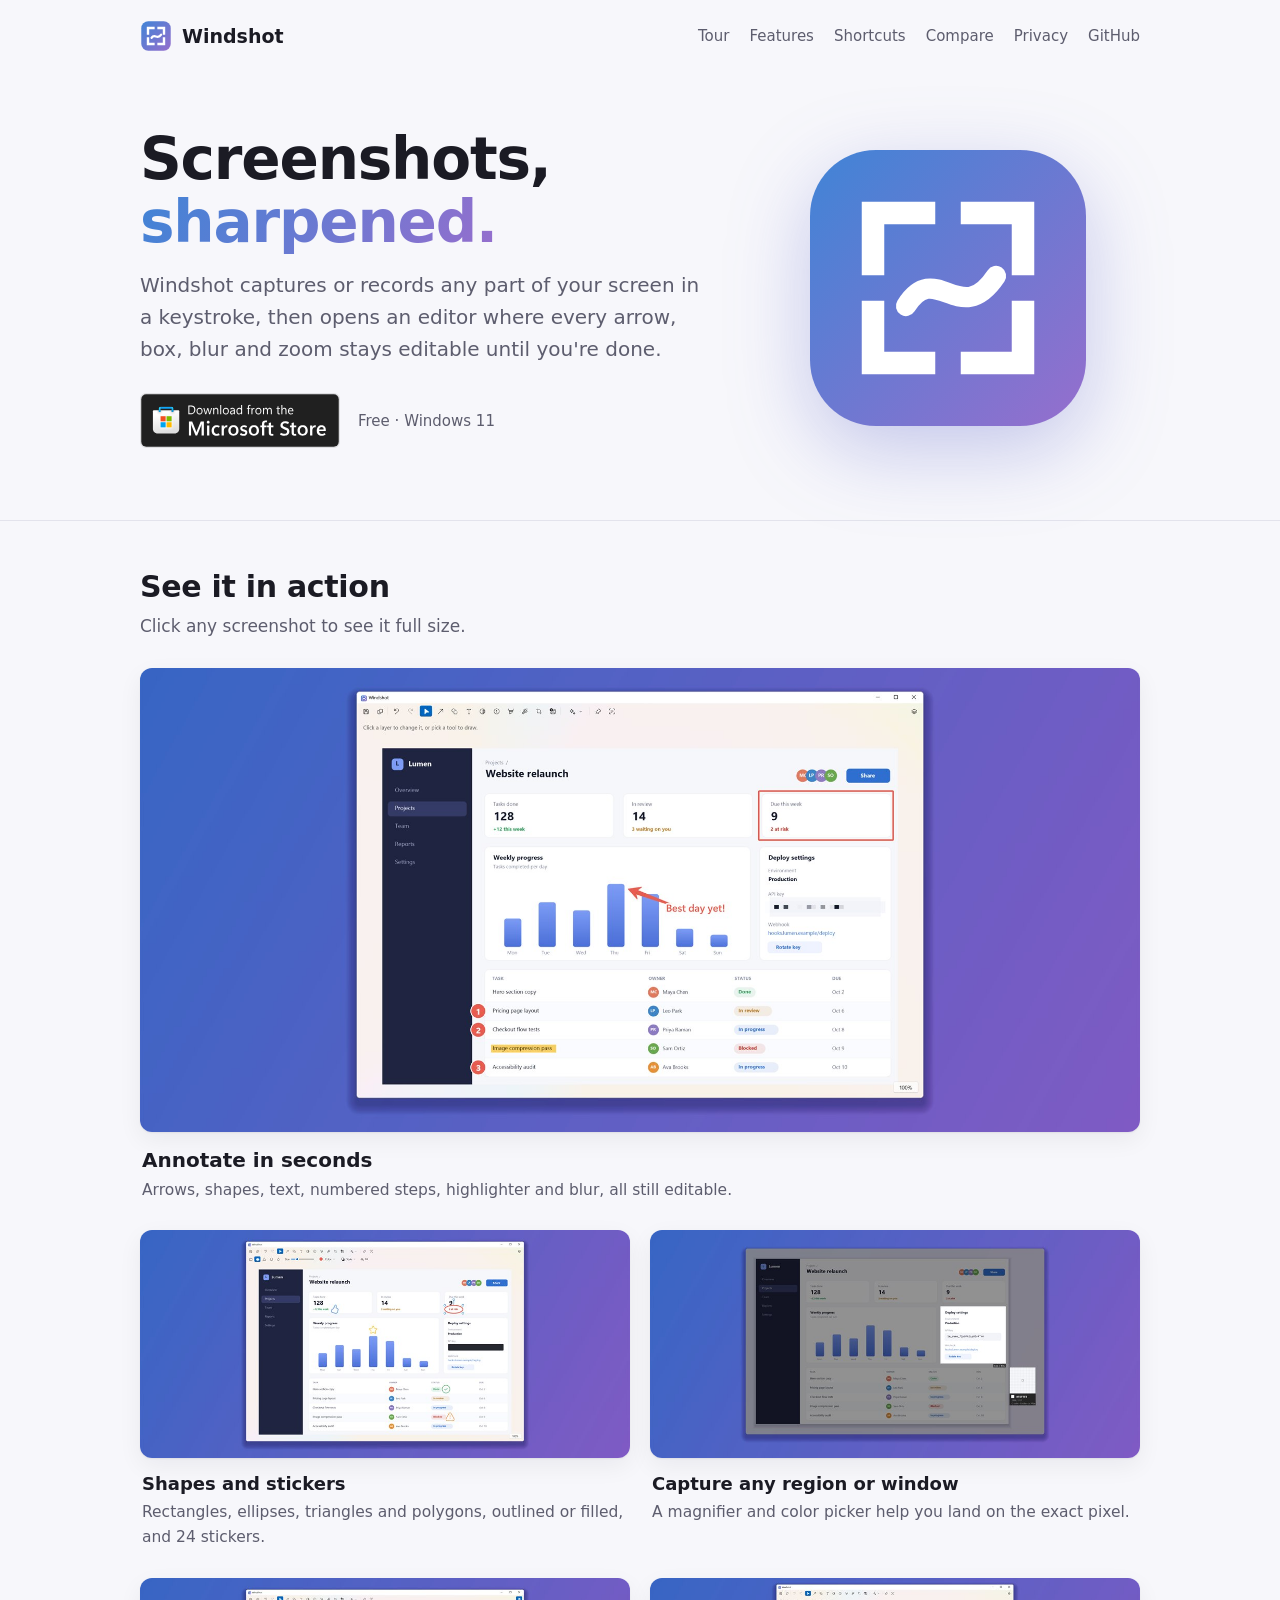
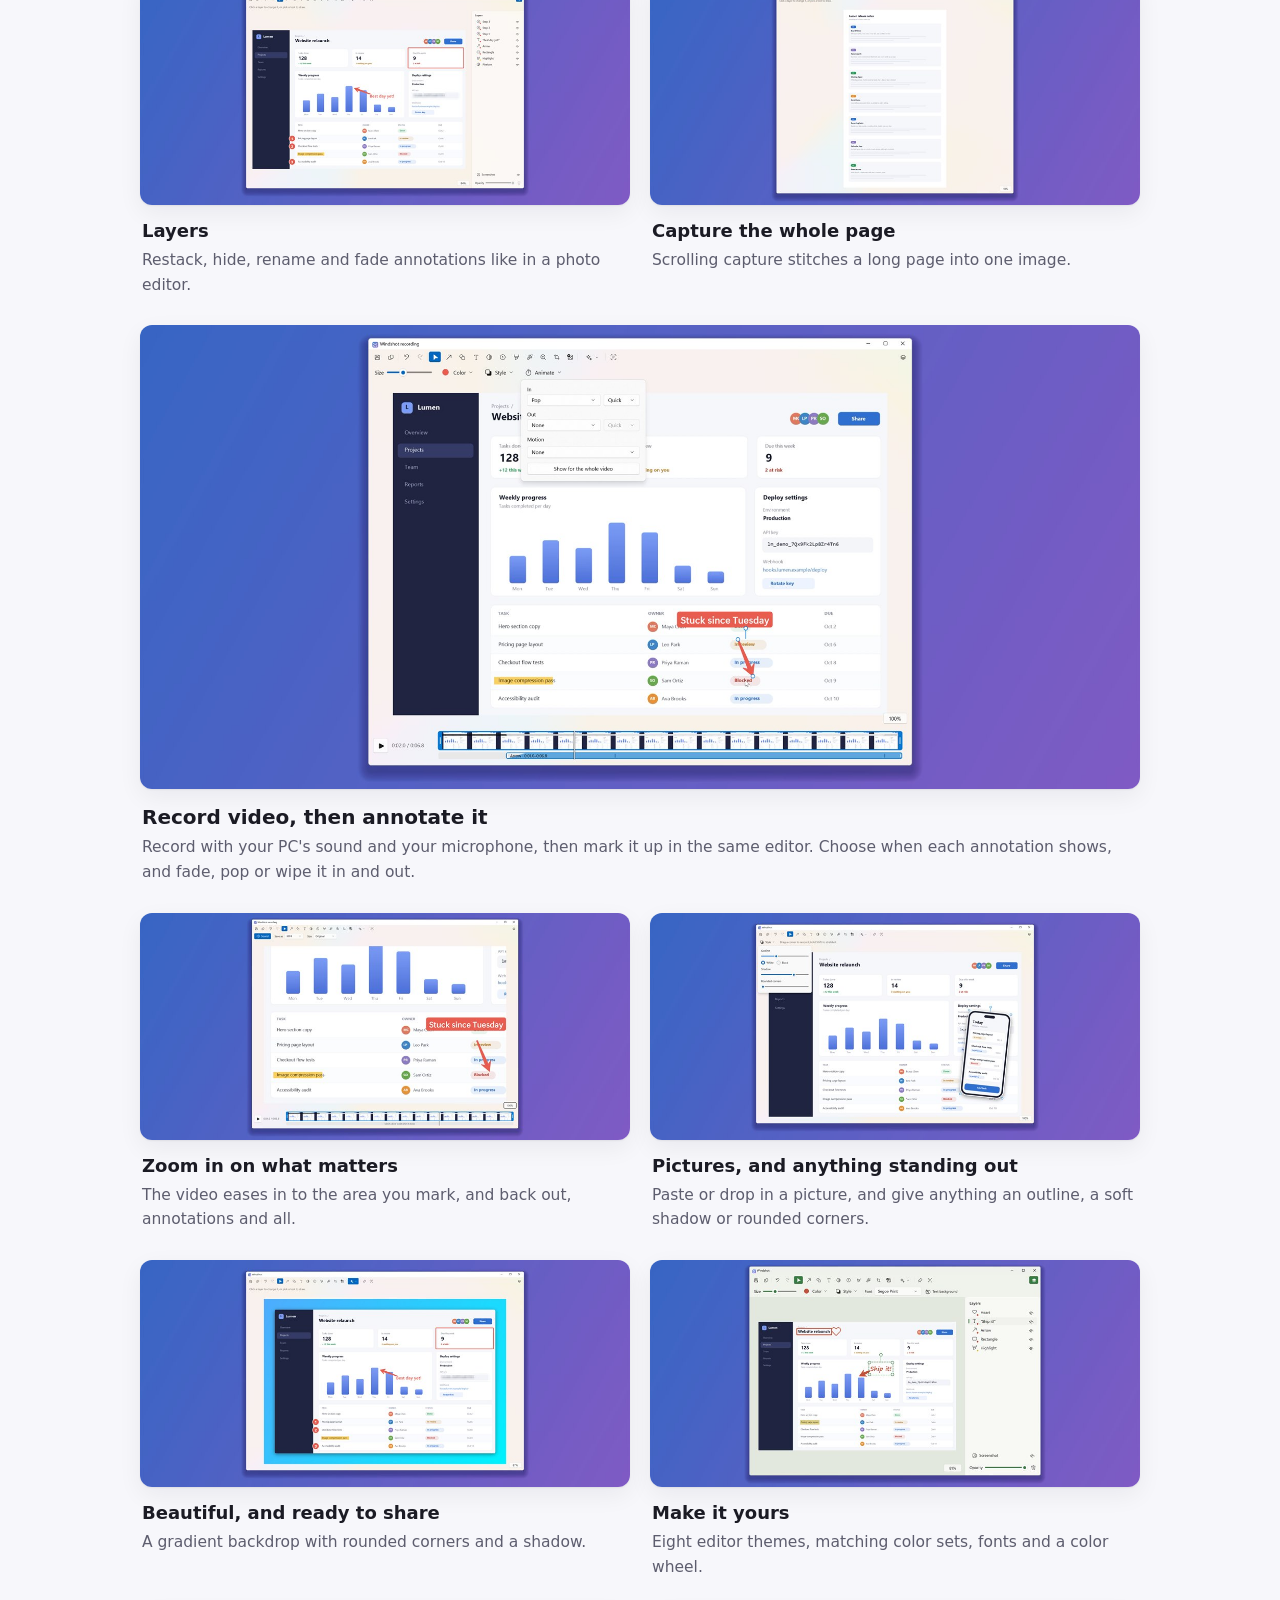
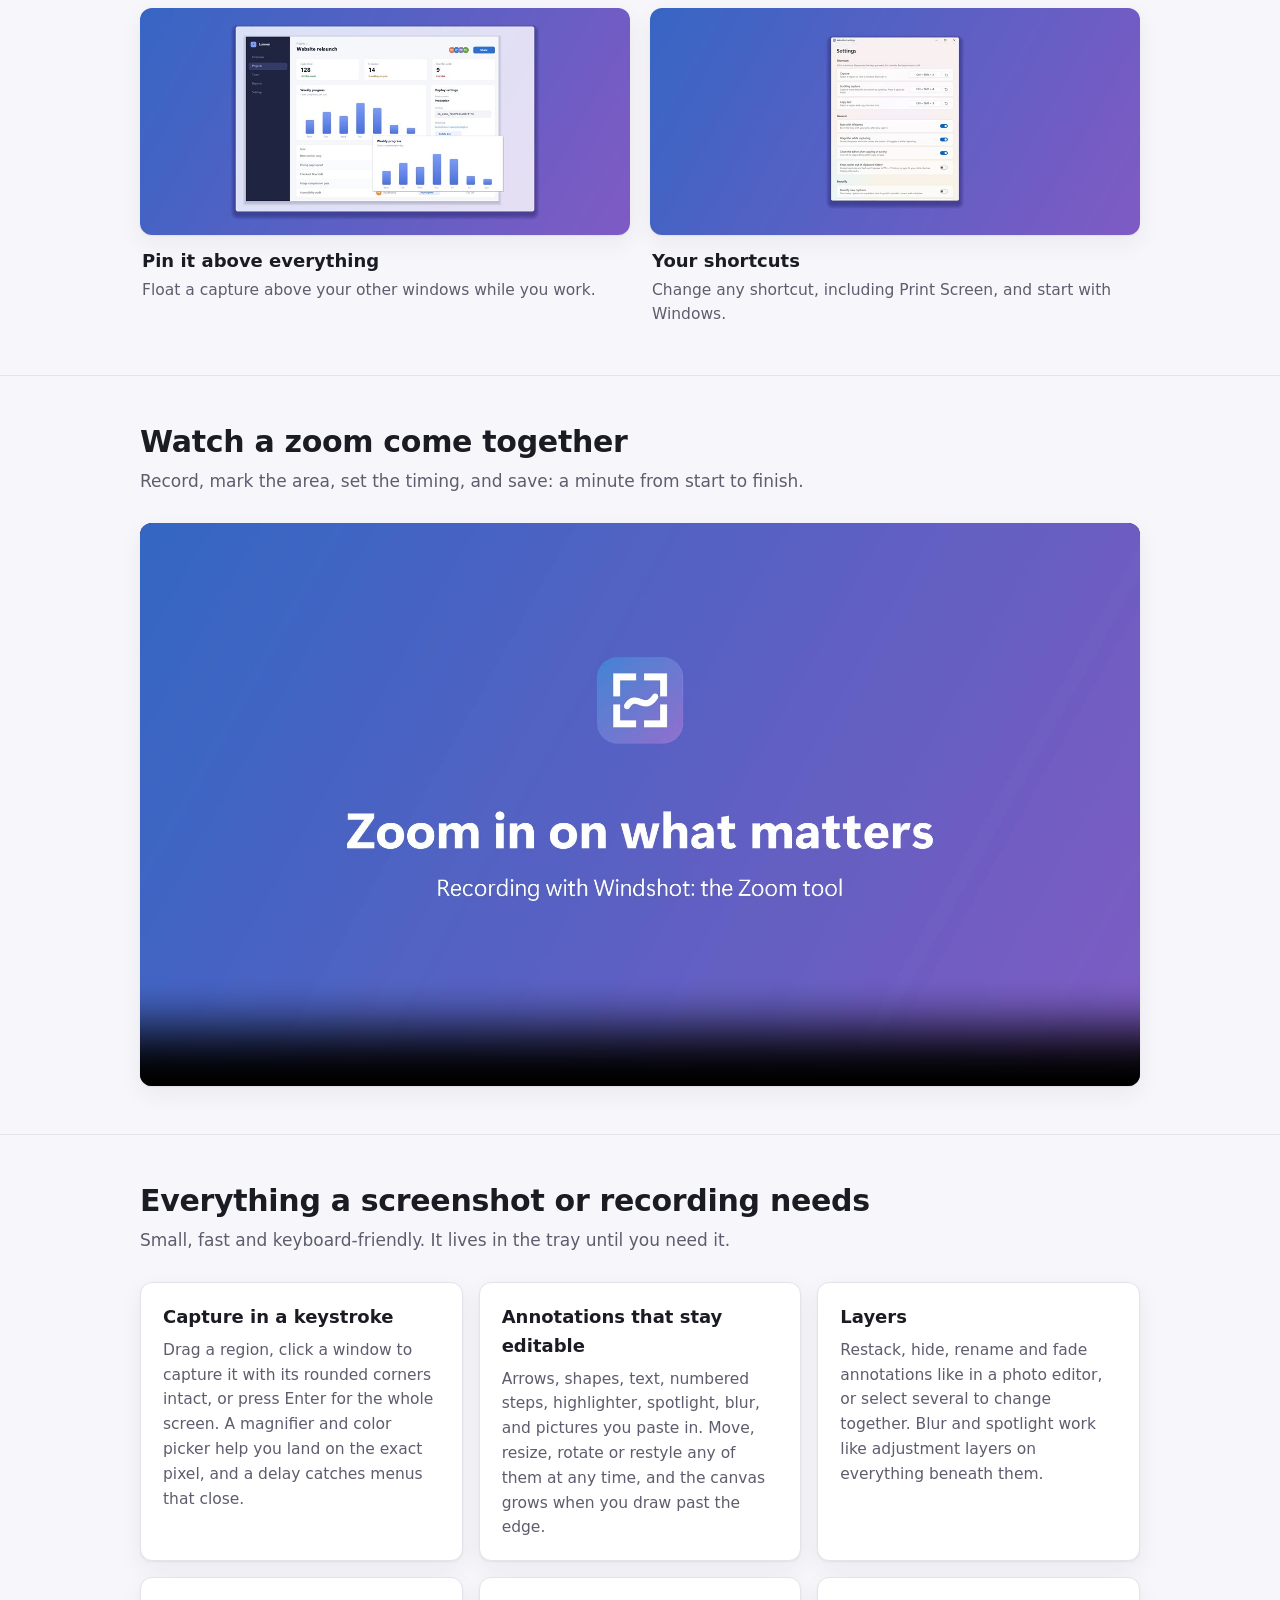
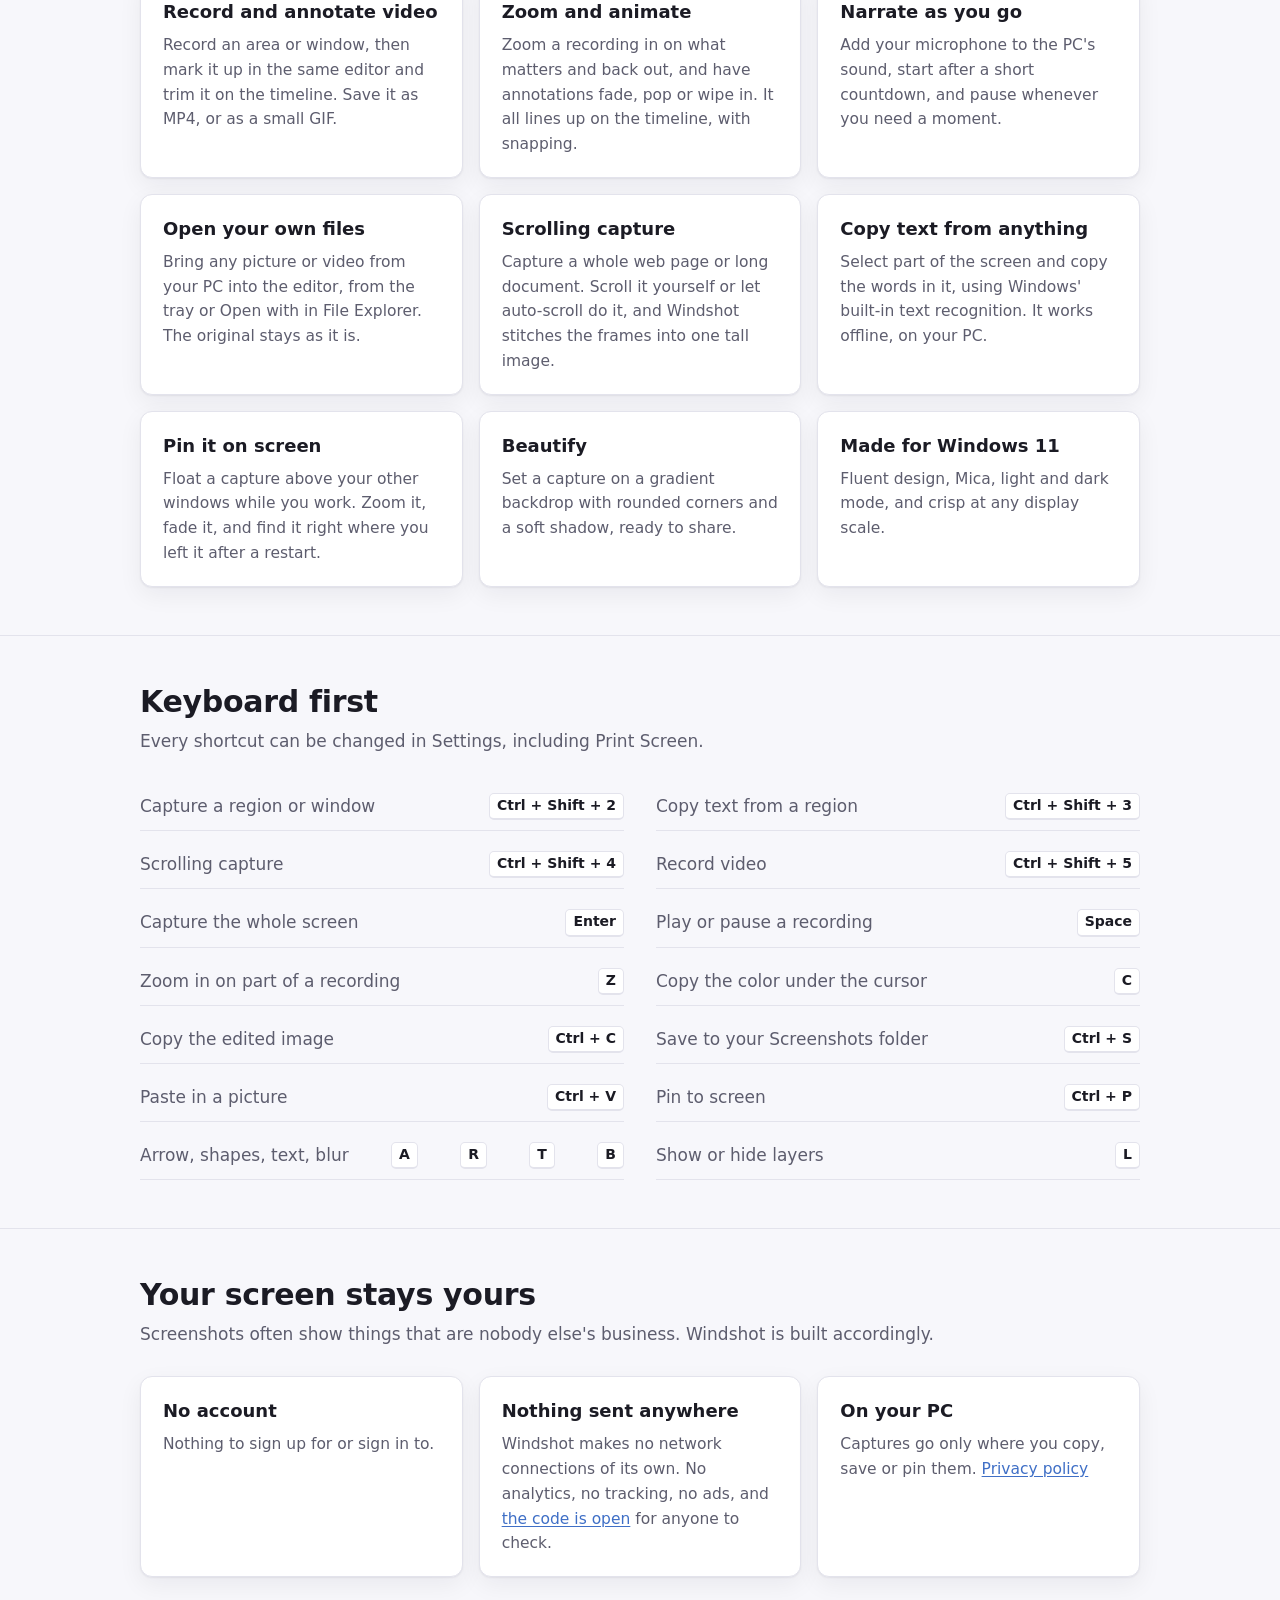
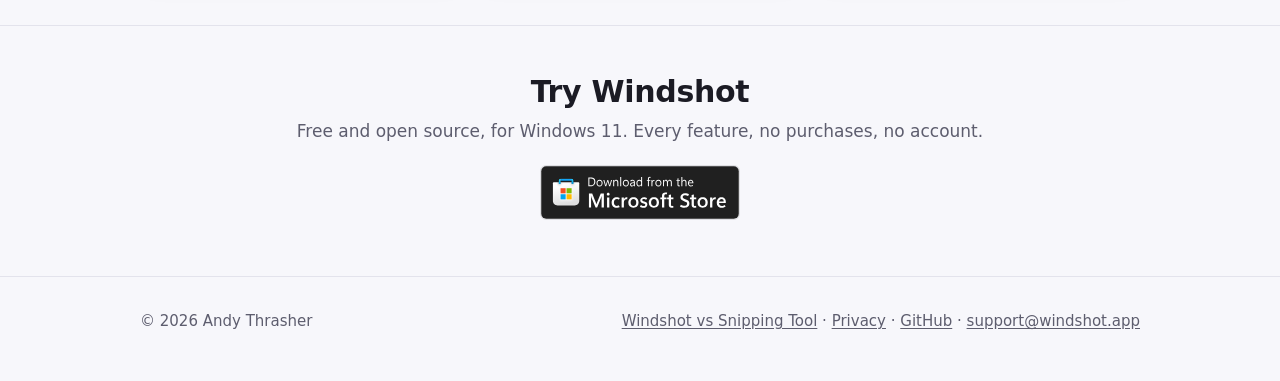
==== commit 22cb1e44: "Site: Snipping Tool alternative comparison page, sitemap and robots.txt Co-Authored-By: Claude Opus " ====
--- a/site/index.html
+++ b/site/index.html
@@ -20,6 +20,7 @@
       <a href="#tour">Tour</a>
       <a href="#features">Features</a>
       <a href="#shortcuts">Shortcuts</a>
+      <a href="snipping-tool-alternative/">Compare</a>
       <a href="privacy/">Privacy</a>
       <a href="https://github.com/andythrasher/windshot">GitHub</a>
     </nav>
@@ -211,7 +212,7 @@
   <footer class="site">
     <div class="wrap">
       <span>© 2026 Andy Thrasher</span>
-      <span><a href="privacy/">Privacy</a> · <a href="https://github.com/andythrasher/windshot">GitHub</a> · <a href="mailto:support@windshot.app">support@windshot.app</a></span>
+      <span><a href="snipping-tool-alternative/">Windshot vs Snipping Tool</a> · <a href="privacy/">Privacy</a> · <a href="https://github.com/andythrasher/windshot">GitHub</a> · <a href="mailto:support@windshot.app">support@windshot.app</a></span>
     </div>
   </footer>
 </body>
--- a/site/style.css
+++ b/site/style.css
@@ -205,3 +205,21 @@
   header.site { flex-wrap: wrap; row-gap: 10px; }
   header.site nav { flex-wrap: wrap; gap: 6px 16px; }
 }
+
+/* Comparison article. */
+.doc h3 { font-size: 18px; margin: 24px 0 4px; }
+.doc-shot { margin: 28px 0; }
+.doc-shot a { display: block; border-radius: 12px; overflow: hidden; box-shadow: var(--shadow); }
+.doc-shot img { display: block; width: 100%; height: auto; }
+.doc-shot figcaption { color: var(--muted); font-size: 15px; padding-top: 8px; }
+.table-scroll { overflow-x: auto; margin: 12px 0 8px; border: 1px solid var(--line); border-radius: 12px; background: var(--surface); box-shadow: var(--shadow); }
+.compare { width: 100%; border-collapse: collapse; font-size: 15px; line-height: 1.4; }
+.compare th, .compare td { padding: 9px 12px; text-align: left; vertical-align: top; border-bottom: 1px solid var(--line); }
+.compare tbody tr:last-child > * { border-bottom: 0; }
+.compare thead th { font-weight: 650; white-space: nowrap; }
+.compare thead th:nth-child(2), .compare td:nth-child(2) { background: color-mix(in srgb, var(--accent) 8%, transparent); }
+.compare tbody th { font-weight: 500; color: var(--muted); min-width: 150px; }
+.compare td.yes { color: var(--text); }
+.compare td.no { color: var(--muted); }
+.fine { color: var(--muted); font-size: 14px; }
+.doc-cta { margin: 20px 0 8px; }
